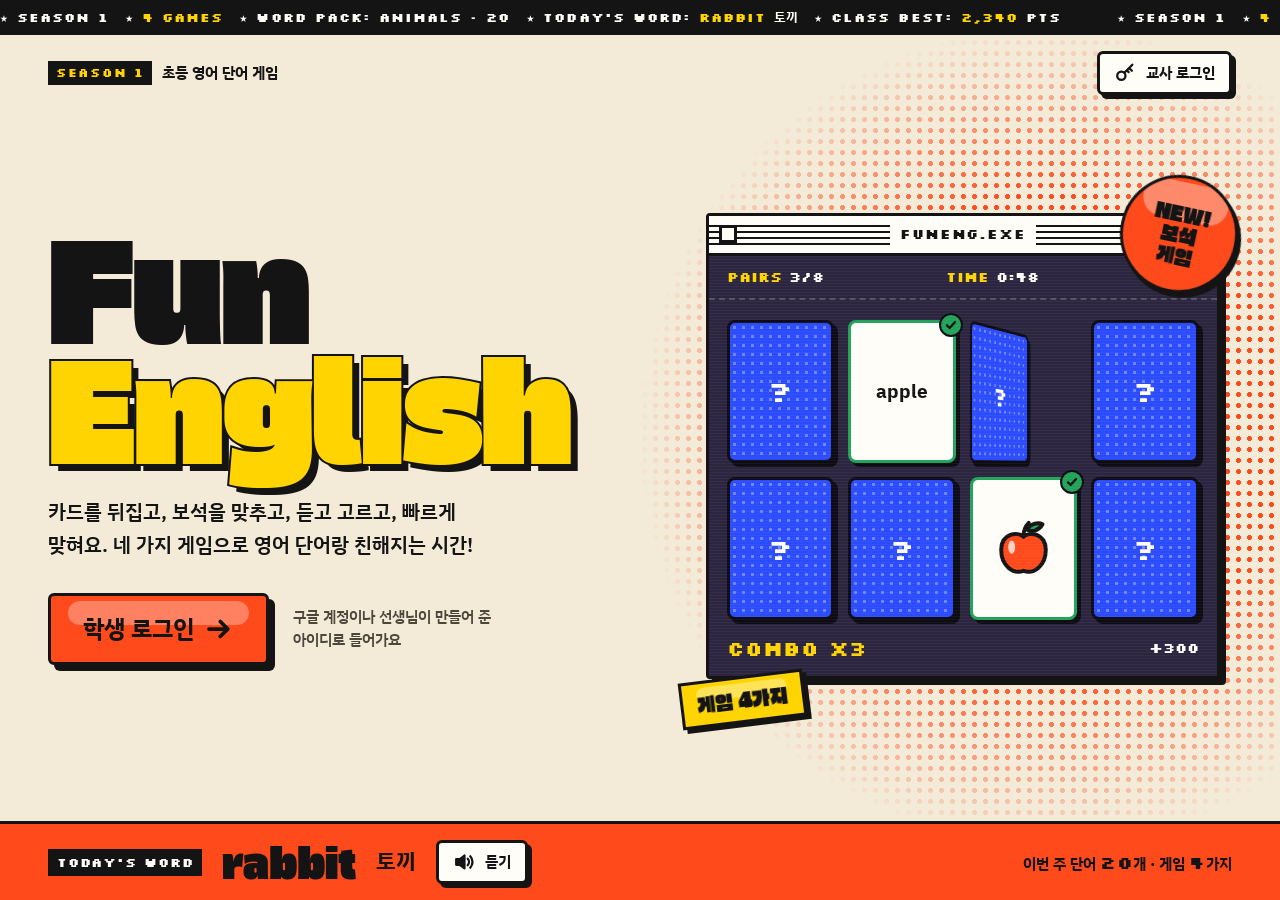
==== index.html @ ef4acc38 "Add Fun English web UI skeleton 승인된 spec.md대로 인트로, 학생·교사 로그인, 게임 선택, 게임 자리 화면 4종, 교사 대시보드, 길을 잃었어요 화" ====
<!doctype html>
<html lang="ko">
<head>
<meta charset="utf-8">
<meta name="viewport" content="width=device-width, initial-scale=1">
<title>Fun English · 초등 영어 단어 게임</title>
<meta name="description" content="카드 뒤집기, 보석 게임, 듣고 고르기, 스피드 퀴즈로 영어 단어랑 친해지는 초등 영어 단어 게임">
<link rel="icon" href="assets/favicon.svg" type="image/svg+xml">
<link rel="preconnect" href="https://fonts.googleapis.com">
<link rel="preconnect" href="https://fonts.gstatic.com" crossorigin>
<link rel="stylesheet" href="https://fonts.googleapis.com/css2?family=Gasoek+One&family=IBM+Plex+Sans+KR:wght@500;600;700&family=Silkscreen:wght@400;700&display=swap">
<link rel="stylesheet" href="css/tokens.css">
<link rel="stylesheet" href="css/base.css">
<link rel="stylesheet" href="css/components.css">
<link rel="stylesheet" href="css/bars.css">
<link rel="stylesheet" href="css/screens/intro.css">
<link rel="stylesheet" href="css/screens/login.css">
<link rel="stylesheet" href="css/screens/select.css">
<link rel="stylesheet" href="css/screens/play.css">
<link rel="stylesheet" href="css/screens/dashboard.css">
<link rel="stylesheet" href="css/screens/lost.css">
<script type="module" src="js/app.js"></script>
</head>
<body>

<svg width="0" height="0" style="position:absolute" aria-hidden="true">
  <defs>
    <symbol id="i-arrow" viewBox="0 0 24 24"><path d="M4 12h15M13 6l6 6-6 6"/></symbol>
    <symbol id="i-back" viewBox="0 0 24 24"><path d="M20 12H5M11 6l-6 6 6 6"/></symbol>
    <symbol id="i-speaker" viewBox="0 0 24 24"><path d="M3.5 9h4l5-4v14l-5-4h-4z" fill="currentColor"/><path d="M16 8.5a5 5 0 0 1 0 7M18.8 5.8a9 9 0 0 1 0 12.4"/></symbol>
    <symbol id="i-star" viewBox="0 0 24 24"><path d="M12 2.8l2.8 5.9 6.4.8-4.7 4.4 1.2 6.4L12 17.2l-5.7 3.1 1.2-6.4-4.7-4.4 6.4-.8z" fill="currentColor"/></symbol>
    <symbol id="i-flame" viewBox="0 0 24 24"><path d="M12 2.5c1 4 6.5 6.2 6.5 11.5a6.5 6.5 0 0 1-13 0c0-3.2 2-5.4 3.2-6.4 0 2.1 1 3.4 2.2 3.4 0-3.3-.1-5.6 1.1-8.5z" fill="currentColor"/></symbol>
    <symbol id="i-key" viewBox="0 0 24 24"><circle cx="8" cy="15" r="4.5"/><path d="M11.3 11.7L20 3M16.5 6.5l3 3M14 9l2 2"/></symbol>
    <symbol id="i-door" viewBox="0 0 24 24"><path d="M13 4H5v16h8M10 12h11M17 8l4 4-4 4"/></symbol>
    <symbol id="i-check" viewBox="0 0 24 24"><path d="M5 12.5l4.5 4.5L19 7.5"/></symbol>
    <symbol id="i-alert" viewBox="0 0 24 24"><path d="M12 3l9.5 17h-19z" fill="var(--yellow)"/><path d="M12 9.5v5M12 17.6v.3"/></symbol>
    <symbol id="i-plus" viewBox="0 0 24 24"><path d="M12 5v14M5 12h14"/></symbol>

    <!-- 사과 (단어 그림 카드 예시) -->
    <symbol id="apple" viewBox="0 0 48 48">
      <g stroke="#141414" stroke-width="3" stroke-linejoin="round" stroke-linecap="round">
        <path d="M24 15c-4-4-17-3-17 10 0 12 9 19 17 16 8 3 17-4 17-16 0-13-13-14-17-10z" fill="#ff4a1c"/>
        <path d="M24 15c0-5 1.5-8 4-10.5" fill="none"/>
        <path d="M26.5 9.5c3.5-5 9-5.5 12-4-2.5 4.5-7.5 6.5-12 4z" fill="#22a35a"/>
      </g>
      <ellipse cx="15" cy="23" rx="2.6" ry="5" fill="#fff" opacity=".75"/>
    </symbol>

    <!-- 01 메모리: 카드 두 장 -->
    <symbol id="art-memory" viewBox="0 0 120 96">
      <g stroke="#141414" stroke-width="3" stroke-linejoin="round" stroke-linecap="round">
        <g transform="rotate(-12 44 47)">
          <rect x="26" y="20" width="44" height="62" rx="6" fill="#141414"/>
          <rect x="22" y="16" width="44" height="62" rx="6" fill="#2b4bff"/>
          <path d="M35 38c0-6 4-9.5 9-9.5s9 3.5 9 9c0 6-9 6.5-9 13" fill="none" stroke="#fffdf7" stroke-width="5"/>
          <path d="M44 60.5v.5" stroke="#fffdf7" stroke-width="6"/>
        </g>
        <g transform="rotate(9 78 48)">
          <rect x="60" y="21" width="44" height="62" rx="6" fill="#141414"/>
          <rect x="56" y="17" width="44" height="62" rx="6" fill="#fffdf7"/>
        </g>
      </g>
      <use href="#apple" x="62" y="28" width="32" height="32" transform="rotate(9 78 48)"/>
    </symbol>

    <!-- 02 보석: 깎은 보석 + 다른 모양 보석 -->
    <symbol id="art-jewel" viewBox="0 0 120 96">
      <g stroke="#141414" stroke-width="3" stroke-linejoin="round" stroke-linecap="round">
        <polygon points="65,15 97,37 87,87 43,87 33,37" fill="#0d0b14"/>
        <polygon points="60,10 92,32 82,82 38,82 28,32" fill="#ff4a1c"/>
        <polygon points="60,26 76,38 70,66 50,66 44,38" fill="#ff8f6b"/>
        <path d="M60 10V26M92 32L76 38M82 82L70 66M38 82L50 66M28 32L44 38" fill="none"/>
        <polygon points="99,66 106,56 113,66 106,80" fill="#ffd400"/>
        <path d="M99 66h14" fill="none" stroke-width="2.5"/>
        <path d="M20 6l3 8.5 8.5 3-8.5 3-3 8.5-3-8.5-8.5-3 8.5-3z" fill="#ffd400" stroke-width="2.5"/>
      </g>
      <polygon points="47,40 58,30 55,45" fill="#fff" opacity=".85"/>
    </symbol>

    <!-- 03 듣고 고르기: 스피커 -->
    <symbol id="art-listen" viewBox="0 0 120 96">
      <g stroke-linejoin="round" stroke-linecap="round">
        <path d="M22 42h14l20-16v52L36 62H22z" fill="#141414" stroke="#141414" stroke-width="3"/>
        <path d="M18 38h14l20-16v52L32 58H18z" fill="#ffd400" stroke="#141414" stroke-width="3"/>
        <g fill="none" stroke="#141414" stroke-width="10">
          <path d="M65 37c6 7 6 15 0 22"/><path d="M76 28c11 11 11 29 0 40"/><path d="M87 19c16 16 16 42 0 58"/>
        </g>
        <g fill="none" stroke="#fffdf7" stroke-width="4">
          <path d="M65 37c6 7 6 15 0 22"/><path d="M76 28c11 11 11 29 0 40"/><path d="M87 19c16 16 16 42 0 58"/>
        </g>
      </g>
      <ellipse cx="25" cy="44" rx="2.4" ry="4" fill="#fff" opacity=".8"/>
    </symbol>

    <!-- 04 스피드: 초시계 + 번개 -->
    <symbol id="art-speed" viewBox="0 0 120 96">
      <g stroke="#141414" stroke-width="3" stroke-linejoin="round" stroke-linecap="round">
        <circle cx="54" cy="58" r="30" fill="#141414"/>
        <rect x="44" y="11" width="12" height="11" rx="2" fill="#141414"/>
        <rect x="69" y="18" width="10" height="9" rx="2" fill="#141414" transform="rotate(40 74 22)"/>
        <circle cx="50" cy="54" r="30" fill="#fffdf7"/>
        <path d="M50 29v5M75 54h-5M50 79v-5M25 54h5" fill="none"/>
        <path d="M50 54V37M50 54l12 7" fill="none" stroke-width="4"/>
        <circle cx="50" cy="54" r="3.5" fill="#141414"/>
        <polygon points="96,26 80,56 92,56 84,88 112,50 99,50 106,26" fill="#141414" transform="translate(4 4)"/>
        <polygon points="96,26 80,56 92,56 84,88 112,50 99,50 106,26" fill="#ffd400"/>
      </g>
      <ellipse cx="36" cy="40" rx="5" ry="2.6" fill="#fff" opacity=".9" transform="rotate(-40 36 40)"/>
    </symbol>

    <!-- 마스코트 비트(Bit) -->
    <symbol id="bit" viewBox="0 0 160 170">
      <g stroke="#141414" stroke-width="3" stroke-linejoin="round">
        <rect x="20" y="16" width="132" height="100" rx="12" fill="#141414"/>
        <rect x="14" y="10" width="132" height="100" rx="12" fill="#fffdf7"/>
        <rect x="28" y="22" width="104" height="66" rx="6" fill="#2b2540"/>
        <rect x="66" y="110" width="28" height="14" fill="#e6d9bd"/>
        <rect x="28" y="130" width="116" height="30" rx="5" fill="#141414"/>
        <rect x="22" y="124" width="116" height="30" rx="5" fill="#ffd400"/>
        <rect x="96" y="96" width="36" height="6" rx="2" fill="#141414"/>
        <circle cx="29" cy="99" r="4.5" fill="#22a35a"/>
      </g>
      <g fill="#ffd400">
        <rect x="56" y="40" width="10" height="14"/><rect x="94" y="40" width="10" height="14"/>
      </g>
      <path d="M64 64h6v6h20v-6h6" fill="none" stroke="#ffd400" stroke-width="4"/>
      <g fill="#ff4a1c"><rect x="44" y="60" width="9" height="5"/><rect x="107" y="60" width="9" height="5"/></g>
      <path d="M34 28h22l-12 14H34z" fill="#fff" opacity=".12"/>
      <path d="M22 18h40" stroke="#fff" stroke-width="3" stroke-linecap="round" opacity=".9"/>
      <g stroke="#141414" stroke-width="5">
        <path d="M34 134h10M50 134h10M66 134h10M82 134h10M98 134h10M114 134h10M42 144h76"/>
      </g>
    </symbol>
  </defs>
</svg>

<a class="skip" href="#main">본문으로 건너뛰기</a>

<noscript><p class="noscript">이 게임은 자바스크립트를 켜야 열려요.</p></noscript>

<!-- 화면은 js/router.js가 한 번에 하나씩 그린다 -->
<div id="app"></div>

<!-- 토스트: 화면이 바뀌어도 남는다 (js/ui/toast.js) -->
<div class="toast" id="toast" role="status" aria-live="polite"></div>
</body>
</html>
---- css/tokens.css ----
/* ===== 토큰 (design/DESIGN.md) =====
   색 hex 값은 이 파일과 index.html의 SVG 그림 모음 밖에 쓰지 않는다. */
:root{
  /* 색 — 시안 그대로 */
  --paper:#f3ead8; --paper-2:#fffdf7; --paper-3:#e6d9bd;
  --ink:#141414; --ink-2:#4d463a;
  --red:#ff4a1c; --cobalt:#2b4bff; --yellow:#ffd400; --night:#2b2540; --green:#22a35a;

  /* 색 — 시안에 흩어져 있던 보조 색을 토큰으로 묶음 */
  --red-tint:#ffe1d6;   /* 오류 알림 바탕 */
  --red-tint-2:#fff4ef; /* 잘못 적은 입력 칸 바탕 */
  --paper-dim:#faf5ea;  /* 기록 없는 학생 줄 바탕 */
  --ink-3:#6b6253;      /* 입력 칸 예시 글자 (paper-2 위 5.9:1) */
  --night-ink:#0d0b14;  /* 밤색 창 안 카드 테두리·그림자 */

  /* 선·그림자·모서리 */
  --line:3px solid var(--ink);
  --hs-1:4px 4px 0 var(--ink); --hs-2:6px 6px 0 var(--ink); --hs-3:10px 10px 0 var(--ink);
  --r-1:6px;
  --r-win:4px;
  --r-cart:14px 14px 6px 6px;

  /* 글꼴 */
  --f-title:"Gasoek One","Black Han Sans",system-ui,sans-serif;
  --f-dot:"Silkscreen",ui-monospace,monospace;
  --f-body:"IBM Plex Sans KR",system-ui,-apple-system,sans-serif;

  /* 움직임 */
  --t-fast:120ms; --t-mid:240ms; --t-slow:400ms;
  --pop:cubic-bezier(.3,1.6,.5,1);

  /* 간격 (4px 단위) */
  --sp-1:4px; --sp-2:8px; --sp-3:12px; --sp-4:16px; --sp-5:24px; --sp-6:32px; --sp-7:48px; --sp-8:64px;

  /* 글자 크기 단계 */
  --fs-12:12px; --fs-14:14px; --fs-16:16px; --fs-20:20px; --fs-28:28px; --fs-40:40px; --fs-64:64px; --fs-96:96px;

  /* 화면 좌우 여백 */
  --gut:48px;
}
@media (max-width:900px){:root{--gut:24px}}
@media (max-width:480px){:root{--gut:16px}}
---- css/base.css ----
/* ===== 기본 ===== */
*,*::before,*::after{box-sizing:border-box}
html{-webkit-text-size-adjust:100%}
body{margin:0;background:var(--paper);color:var(--ink);font:500 16px/1.7 var(--f-body);word-break:keep-all;overflow-x:hidden;-webkit-font-smoothing:antialiased;-webkit-tap-highlight-color:transparent}
button,input{font:inherit;color:inherit}
button{cursor:pointer}
h1,h2,h3,p,ol,ul,dl,dd{margin:0}
ol,ul{padding:0;list-style:none}
a{color:inherit}
[hidden]{display:none!important}

/* 포커스: 4px 코발트 외곽선, 4px 띄움 */
:focus-visible{outline:4px solid var(--cobalt);outline-offset:4px}
/* 화면이 바뀔 때 라우터가 옮겨 놓는 포커스(h1), 건너뛰기 링크가 옮겨 놓는 포커스(main)는 외곽선 없음 */
h1[tabindex="-1"]:focus,main[tabindex="-1"]:focus{outline:none}

.sr-only{position:absolute;width:1px;height:1px;overflow:hidden;clip:rect(0 0 0 0);white-space:nowrap}
.num{font-variant-numeric:tabular-nums}
.dot{font-family:var(--f-dot);letter-spacing:.04em}

/* 화면 틀: 한 번에 한 화면만 그린다 */
.screen{display:flex;min-height:100vh;min-height:100dvh;flex-direction:column;position:relative;overflow:clip}

/* 본문으로 건너뛰기: 평소엔 화면 밖, 포커스를 받으면 왼쪽 위에 */
.skip{position:fixed;left:16px;top:-120px;z-index:90;display:inline-flex;align-items:center;min-height:44px;padding:8px 16px;border:var(--line);border-radius:var(--r-1);background:var(--yellow);color:var(--ink);box-shadow:var(--hs-1);font-weight:700;text-decoration:none}
.skip:focus{top:16px}

/* 자바스크립트가 꺼졌을 때 */
.noscript{width:min(560px,calc(100% - 2 * var(--gut)));margin:var(--sp-7) auto;padding:var(--sp-5);border:var(--line);border-radius:var(--r-win);background:var(--paper-2);box-shadow:var(--hs-2);font-weight:700;font-size:var(--fs-20);text-align:center}

/* 움직임 줄이기: 띠 흐름, 흐르는 빛, 튀어나오기, 흔들림, 커서 깜빡임을 모두 멈춘다 */
@media (prefers-reduced-motion:reduce){
  *,*::before,*::after{animation:none!important;transition-duration:1ms!important}
  .sheen::after,.cart[aria-pressed="true"] .cart__label::after{display:none}
}
---- css/components.css ----
/* ===== 공통 부품 (design/mockup.html에서 옮김, 클래스 이름 유지) ===== */

/* 아이콘 */
.i{width:22px;height:22px;flex:none;fill:none;stroke:currentColor;stroke-width:2.5;stroke-linecap:round;stroke-linejoin:round}
.i--lg{width:30px;height:30px;stroke-width:3}
.i--star{color:var(--yellow);stroke:var(--ink);stroke-width:2}
.i--flame{color:var(--red);stroke:var(--ink);stroke-width:2}

/* 망점 원 (--c로 점 색 지정) */
.halftone{position:absolute;border-radius:50%;pointer-events:none;z-index:0;aspect-ratio:1;
  background:radial-gradient(circle,var(--c,var(--red)) 2.2px,transparent 2.8px) 0 0/11px 11px;
  -webkit-mask:radial-gradient(closest-side,var(--ink) 58%,transparent 100%);mask:radial-gradient(closest-side,var(--ink) 58%,transparent 100%)}

/* ===== 창 (레트로 OS) ===== */
.win{position:relative;z-index:1;background:var(--paper-2);border:var(--line);border-radius:var(--r-win);box-shadow:var(--hs-2)}
.win__bar{display:flex;align-items:center;gap:10px;height:40px;padding:0 10px;border-bottom:var(--line);
  background:repeating-linear-gradient(180deg,var(--ink) 0 2px,transparent 2px 6px) 0 9px/100% 20px no-repeat,var(--paper-2)}
.win__title{margin:0 auto;padding:4px 10px;background:var(--paper-2);font:700 14px/1 var(--f-dot);letter-spacing:.06em}
.win__box{flex:none;width:18px;height:18px;border:var(--line);background:var(--paper-2)}
.win__body{padding:32px}
.win--cobalt .win__title{background:var(--cobalt);color:var(--paper-2)}
.win--night .win__body{background:var(--night);color:var(--paper-2);position:relative}
.win--night :focus-visible{outline-color:var(--yellow)}
.scan::after{content:"";position:absolute;inset:0;pointer-events:none;background:repeating-linear-gradient(180deg,rgba(255,253,247,.045) 0 1px,transparent 1px 3px)}
@media (max-width:640px){
  .win__body{padding:22px}
}

/* ===== 버튼 ===== */
.btn{position:relative;overflow:hidden;display:inline-flex;align-items:center;justify-content:center;gap:10px;min-height:48px;padding:10px 20px;border:var(--line);border-radius:var(--r-1);background:var(--paper-2);box-shadow:var(--hs-1);font-weight:700;font-size:16px;line-height:1.2;text-decoration:none;color:var(--ink);transition:transform var(--t-fast),box-shadow var(--t-fast)}
.btn>*{position:relative;z-index:1}
@media (hover:hover){
  .btn:hover{transform:translate(-2px,-2px);box-shadow:6px 6px 0 var(--ink)}
}
.btn:active{transform:translate(4px,4px);box-shadow:0 0 0 var(--ink)}
.btn--primary{background:var(--red)}
.btn--cobalt{background:var(--cobalt);color:var(--paper-2)}
.btn--xl{min-height:72px;padding:14px 32px;font-size:24px;box-shadow:var(--hs-2)}
@media (hover:hover){
  .btn--xl:hover{box-shadow:9px 9px 0 var(--ink)}
}
.btn--xl:active{transform:translate(6px,6px)}
.btn--block{width:100%}
.btn--sm{min-height:44px;padding:8px 14px;font-size:15px}
.btn--icon{width:44px;padding:0}
.btn[aria-busy="true"]{pointer-events:none;background:var(--paper-3)}
.btn[aria-busy="true"] .spin{display:inline-block}
.spin{display:none;width:18px;height:18px;border:3px solid var(--ink);border-right-color:transparent;border-radius:50%;animation:spin .7s linear infinite}
@keyframes spin{to{transform:rotate(360deg)}}
.gloss::before{content:"";position:absolute;left:8%;right:8%;top:5px;height:36%;border-radius:999px;background:rgba(255,255,255,.3);pointer-events:none}
.sheen::after{content:"";position:absolute;top:0;bottom:0;width:35%;left:-50%;background:linear-gradient(100deg,transparent,rgba(255,255,255,.6),transparent);transform:skewX(-15deg);transition:left .7s cubic-bezier(.2,.7,.2,1);pointer-events:none}
@media (hover:hover){
  .sheen:hover::after{left:130%}
}
.linkbtn{border:0;background:none;padding:0;min-height:44px;font-weight:700;text-decoration:underline;text-underline-offset:4px;text-decoration-thickness:2px}
@media (max-width:640px){
  .btn--xl{min-height:64px;font-size:21px;padding:12px 24px}
}

/* ===== 스티커 ===== */
.sticker{position:absolute;z-index:3;display:grid;place-items:center;text-align:center;border:var(--line);box-shadow:var(--hs-1);font:400 20px/1.05 var(--f-title);padding:10px 14px;background:var(--yellow);color:var(--ink);transform:rotate(var(--rot,-8deg));animation:pop var(--t-mid) var(--pop) both;animation-delay:var(--delay,0ms);overflow:hidden}
.sticker::before{content:"";position:absolute;left:12%;right:12%;top:4px;height:34%;border-radius:999px;background:rgba(255,255,255,.35);pointer-events:none}
.sticker>*{position:relative}
.sticker--round{border-radius:50%;width:var(--size,112px);height:var(--size,112px);padding:0}
@keyframes pop{from{transform:rotate(var(--rot,-8deg)) scale(.4);opacity:0}to{transform:rotate(var(--rot,-8deg)) scale(1);opacity:1}}

/* ===== 아바타·칩 ===== */
.avatar{flex:none;width:44px;height:44px;border:var(--line);border-radius:50%;background:var(--yellow);display:grid;place-items:center;font:400 20px/1 var(--f-title)}
.avatar--cobalt{background:var(--cobalt);color:var(--paper-2)}
.avatar--red{background:var(--red)}
.avatar--paper{background:var(--paper)}
.avatar--sm{width:32px;height:32px;font-size:15px;border-width:2px}
.chip{display:inline-flex;align-items:center;gap:6px;min-height:40px;padding:4px 12px;border:var(--line);border-radius:999px;background:var(--paper);font-weight:700;font-size:15px;white-space:nowrap}

/* ===== 입력 칸·알림 ===== */
.field{display:grid;gap:6px;margin-bottom:18px}
.field label{font-weight:700}
.input{width:100%;min-height:54px;padding:12px 14px;border:var(--line);border-radius:var(--r-1);background:var(--paper-2);box-shadow:inset 3px 3px 0 var(--paper-3);font-size:18px;font-weight:600}
.input::placeholder{color:var(--ink-3);font-weight:500}
.input[aria-invalid="true"]{border-color:var(--red);background:var(--red-tint-2)}
.pw{position:relative}
.pw .input{padding-right:84px}
.pw__toggle{position:absolute;right:6px;top:50%;transform:translateY(-50%);min-width:64px;min-height:44px;border:0;border-radius:4px;background:transparent;font-weight:700;font-size:14px;text-decoration:underline;text-underline-offset:3px}
.btn--google{justify-content:center}
.g-mark{width:28px;height:28px;border-radius:50%;border:2px solid var(--ink);display:grid;place-items:center;font:700 15px/1 var(--f-body);background:var(--paper-2);color:var(--cobalt)}
.or{display:flex;align-items:center;gap:12px;margin:22px 0;font-weight:700;color:var(--ink-2);font-size:15px;white-space:nowrap}
.or::before,.or::after{content:"";flex:1;height:3px;background:var(--ink)}
.alert{display:none;align-items:flex-start;gap:10px;padding:12px 14px;margin-bottom:18px;border:var(--line);border-radius:var(--r-1);background:var(--red-tint);font-weight:700;line-height:1.45}
.alert .i{color:var(--ink);margin-top:1px}
.alert.is-on{display:flex;animation:shake 320ms}
@keyframes shake{20%{transform:translateX(-6px)}40%{transform:translateX(6px)}60%{transform:translateX(-4px)}80%{transform:translateX(4px)}}

/* ===== 게임 색 테마 (--bg / --fg) ===== */
.t-memory{--bg:var(--yellow);--fg:var(--ink)}
.t-jewel{--bg:var(--night);--fg:var(--paper-2)}
.t-listen{--bg:var(--cobalt);--fg:var(--paper-2)}
.t-speed{--bg:var(--red);--fg:var(--ink)}
.t-jewel .cart__en,.ready.t-jewel .cart__en{color:var(--yellow)}

/* ===== 작은 제목·단계 목록 ===== */
.mini-h{font-weight:700;font-size:14px;color:var(--ink-2);margin-bottom:10px}
.steps{display:grid;gap:10px;counter-reset:s}
.steps li{display:grid;grid-template-columns:36px 1fr;gap:12px;align-items:start;font-weight:600;line-height:1.5}
.steps li::before{counter-increment:s;content:"0" counter(s);font:700 15px/26px var(--f-dot);background:var(--ink);color:var(--yellow);text-align:center;border-radius:4px}

/* ===== 스위치 ===== */
.switch-row{display:flex;align-items:center;justify-content:space-between;gap:12px;font-weight:700;line-height:1.3}
.switch-row small{display:block;font-size:13px;color:var(--ink-2);font-weight:600}
.sw{display:inline-flex;align-items:center;gap:10px;font-size:14px}
.switch{position:relative;width:64px;height:36px;border:var(--line);border-radius:999px;background:var(--paper-3);box-shadow:inset 2px 2px 0 rgba(20,20,20,.18);flex:none;padding:0;transition:background var(--t-fast)}
.switch::before{content:"";position:absolute;inset:-7px -3px} /* 보이는 크기는 64×36, 누르는 영역은 64×44 */
.switch::after{content:"";position:absolute;top:2px;left:2px;width:20px;height:20px;border:var(--line);border-radius:50%;background:var(--paper-2);transition:transform var(--t-fast)}
.switch[aria-checked="true"]{background:var(--green)}
.switch[aria-checked="true"]::after{transform:translateX(28px)}
.switch:focus-visible{outline-offset:3px}

/* ===== 막대 ===== */
.bar{display:block;width:64px;height:12px;border:2px solid var(--ink);border-radius:999px;background:var(--paper-3);overflow:hidden}
.bar i{display:block;height:100%;background:var(--ink)}

/* ===== 토스트 ===== */
.toast{position:fixed;left:50%;bottom:24px;z-index:80;max-width:min(92vw,520px);padding:12px 18px;border:var(--line);border-radius:var(--r-1);background:var(--yellow);box-shadow:var(--hs-3);font-weight:700;line-height:1.45;text-align:center;opacity:0;pointer-events:none;transform:translate(-50%,16px);transition:opacity var(--t-mid),transform var(--t-mid) var(--pop)}
.toast.is-on{opacity:1;transform:translate(-50%,0)}
---- css/bars.css ----
/* ===== 상단 바 3종 (topbar · subbar · hud)과 로고·모드 태그·플레이어 ===== */

/* 공통 상단 (subbar): 로그인·게임 자리·대시보드·길을 잃었어요 */
.subbar{position:relative;z-index:4;display:flex;align-items:center;gap:16px;padding:12px var(--gut);background:var(--paper-2);border-bottom:var(--line)}
.subbar .player{margin-left:auto}
.logo{font:400 28px/1 var(--f-title);letter-spacing:-.01em;white-space:nowrap;display:flex;align-items:center;gap:8px}
.logo .outline{color:var(--yellow);-webkit-text-stroke:2px var(--ink);paint-order:stroke fill;text-shadow:3px 3px 0 var(--ink)}
.mode{font:700 12px/1 var(--f-dot);background:var(--ink);color:var(--yellow);padding:6px 8px;letter-spacing:.08em;white-space:nowrap}
.btn--sm{white-space:nowrap}
.player{display:flex;align-items:center;gap:10px;line-height:1.25}
.player b{display:block;font-size:16px}
.player small{display:block;font-size:13px;color:var(--ink-2);font-weight:600}

/* 인트로 위 바 (topbar) */
.topbar{position:relative;z-index:4;display:flex;align-items:center;justify-content:space-between;gap:16px;padding:16px var(--gut)}
.tag{display:inline-flex;align-items:center;gap:10px;font-weight:700;font-size:15px}
.tag .mode{background:var(--ink)}

/* 게임 선택 위 바 (hud) */
.hud{position:relative;z-index:4;display:flex;align-items:center;flex-wrap:wrap;gap:12px 18px;padding:10px var(--gut);background:var(--paper-2);border-bottom:var(--line)}
.hud .logo{margin-right:auto}

/* ===== 반응형 ===== */
@media (max-width:900px){
  .hud .logo{display:none}
  .hud .player{margin-right:auto}
}
@media (max-width:640px){
  .hud .player small,.hud .logo{display:none}
  .hud .player{margin-right:auto}
  .subbar .logo{font-size:22px}
  .subbar .hide-sm{display:none}
  .subbar .player small{display:none}
}
@media (max-width:480px){
  .tag__text{display:none}
  .back-text{display:none}
}
---- css/screens/intro.css ----
/* ===== 1. 인트로 ===== */

/* 검은 띠 (흐르는 글자) */
.ribbon{position:relative;z-index:4;background:var(--ink);color:var(--paper-2);overflow:hidden;white-space:nowrap;font:700 13px/1 var(--f-dot);letter-spacing:.08em}
.ribbon__track{display:inline-flex;animation:marquee 48s linear infinite}
.ribbon__track>span{display:inline-block;padding:11px 40px 11px 0}
.ribbon b{color:var(--yellow);font-weight:700}
.ribbon .ko{font-family:var(--f-body);letter-spacing:0;font-style:normal}
@keyframes marquee{to{transform:translateX(-50%)}}

/* 포스터 + 미리보기 */
.intro{flex:1;position:relative;display:grid;grid-template-columns:minmax(0,1.08fr) minmax(0,.92fr);align-items:center;gap:40px;padding:8px var(--gut) 48px}
.intro .halftone{width:min(66vw,820px);right:-14%;top:-12%}
.intro__copy{position:relative;z-index:2}
.poster{font:400 clamp(56px,10.4vw,150px)/.9 var(--f-title);letter-spacing:-.02em;margin:0 0 28px}
.poster span{display:block}
.poster .outline{color:var(--yellow);-webkit-text-stroke:4px var(--ink);paint-order:stroke fill;text-shadow:7px 7px 0 var(--ink)}
.lead{font-size:20px;line-height:1.65;font-weight:600;max-width:23em;margin-bottom:32px}
.cta-row{display:flex;flex-wrap:wrap;align-items:center;gap:16px 24px}
.hint{font-size:15px;color:var(--ink-2);font-weight:600;max-width:15em;line-height:1.5}
.intro__stage{position:relative;z-index:1;padding:28px 12px 28px 0}
/* 미리보기 창의 스티커 2개 (시안의 인라인 값을 그대로 옮김) */
.intro__new{--rot:12deg;--size:118px;--delay:150ms;top:-10px;right:-6px;background:var(--red)}
.intro__count{--rot:-7deg;--delay:280ms;left:-26px;bottom:-16px}

/* 미리보기 창 안 (카드 뒤집기) */
.mm{padding:0}
.mm__hud{display:flex;justify-content:space-between;gap:12px;padding:14px 18px;font:700 14px/1 var(--f-dot);color:var(--yellow);border-bottom:2px dashed rgba(255,253,247,.2)}
.mm__hud span{color:var(--paper-2)}
.mm__grid{display:grid;grid-template-columns:repeat(4,minmax(0,1fr));gap:14px;padding:20px 18px 12px;perspective:700px}
.mcard{position:relative;aspect-ratio:3/4;border:3px solid var(--night-ink);border-radius:8px;box-shadow:4px 4px 0 var(--night-ink);display:grid;place-items:center}
.mcard--back{background:radial-gradient(rgba(255,253,247,.32) 1.4px,transparent 1.8px) 0 0/9px 9px,var(--cobalt);color:var(--paper-2);font:700 clamp(18px,2.2vw,30px)/1 var(--f-dot)}
.mcard--face{background:var(--paper-2);color:var(--ink)}
.mcard__word{font:700 clamp(13px,1.5vw,20px)/1 var(--f-body)}
.mcard--match{border-color:var(--green)}
.mcard--match::after{content:"";position:absolute;top:-10px;right:-10px;width:24px;height:24px;border-radius:50%;border:2px solid var(--night-ink);background:var(--green) url("data:image/svg+xml,%3Csvg xmlns='http://www.w3.org/2000/svg' viewBox='0 0 24 24' fill='none' stroke='%23141414' stroke-width='3.5' stroke-linecap='round' stroke-linejoin='round'%3E%3Cpath d='M6 12.5l4 4 8-9'/%3E%3C/svg%3E") center/16px no-repeat}
.mcard--flip{transform:rotateY(52deg);transform-origin:left center}
.mcard svg{width:62%;height:auto}
.mm__combo{display:flex;align-items:center;justify-content:space-between;padding:6px 18px 18px;font:700 20px/1 var(--f-dot);color:var(--yellow)}
.mm__combo span{color:var(--paper-2);font-size:14px}

/* 빨간 띠: 오늘의 단어 */
.today{position:relative;z-index:4;display:flex;align-items:center;flex-wrap:wrap;gap:12px 20px;padding:16px var(--gut);background:var(--red);border-top:var(--line)}
.today__label{font:700 13px/1 var(--f-dot);background:var(--ink);color:var(--paper-2);padding:7px 9px;letter-spacing:.06em}
.today__word{font:400 40px/1 var(--f-title)}
.today__mean{font-weight:700;font-size:22px}
.today__right{margin-left:auto;font-weight:700;font-size:15px}
.today__right .dot{font-size:18px}

/* ===== 반응형 ===== */
@media (max-width:900px){
  .intro{grid-template-columns:minmax(0,1fr);gap:28px;padding-bottom:40px}
  .intro__stage{max-width:560px;width:100%;padding-left:18px}
  .intro .halftone{width:110vw;right:-40%;top:auto;bottom:-10%}
  .today__right{margin:0}
  /* 한 칸일 때 미리보기가 화면 왼쪽 여백에 붙으므로, "게임 4가지" 스티커가 화면 밖으로 잘리지 않게 */
  .intro__count{left:calc(8px - var(--gut))}
}
@media (max-width:640px){
  .lead{font-size:18px}
  .today__word{font-size:32px}
}
@media (max-width:480px){
  .mm__hud{font-size:12px;white-space:nowrap}
}
---- css/screens/login.css ----
/* ===== 2·3. 학생·교사 로그인 공통 ===== */
.login{flex:1;position:relative;display:grid;place-items:center;padding:48px var(--gut) 72px}
.login .halftone{width:min(90vw,880px);left:-22%;bottom:-48%}
.login--teacher .halftone{--c:var(--cobalt);left:auto;right:-24%;top:-30%;bottom:auto}
.login__grid{position:relative;z-index:1;display:grid;grid-template-columns:200px minmax(0,520px);align-items:center;gap:36px}

/* 마스코트 비트 + 말풍선 (학생 로그인에만) */
.mascot{display:grid;justify-items:center;gap:18px}
.bit{width:180px;height:auto}
.bubble{position:relative;background:var(--paper-2);border:var(--line);border-radius:14px;padding:12px 16px;box-shadow:var(--hs-1);font-weight:700;line-height:1.4;text-align:center;animation:pop var(--t-mid) var(--pop) both;--rot:-3deg}
.bubble::after{content:"";position:absolute;left:50%;bottom:-12px;width:20px;height:20px;margin-left:-10px;background:var(--paper-2);border-right:var(--line);border-bottom:var(--line);transform:rotate(45deg)}
.bubble [lang="en"]{font:400 22px/1.1 var(--f-title);display:block}

/* 폼 */
.form__title{font:400 40px/1.1 var(--f-title);margin-bottom:8px}
.form .sub{color:var(--ink-2);font-weight:600;margin-bottom:24px}
.help{margin-top:18px;font-size:15px;color:var(--ink-2);font-weight:600}

/* 교사 로그인: 폼 | 메모 카드 */
.tl{display:grid;grid-template-columns:minmax(0,1fr) 230px;gap:32px;align-items:start}
.tl .win{max-width:none}
.login--teacher .login__grid{grid-template-columns:minmax(0,820px)}
.notes{display:grid;gap:18px;padding-top:8px}
.notes__title{font-weight:700;font-size:15px;color:var(--ink-2)}
.note{position:relative;padding:14px 16px;border:var(--line);background:var(--yellow);box-shadow:var(--hs-1);transform:rotate(var(--rot,-2deg));line-height:1.45;font-weight:600}
.note b{display:block;font:700 18px/1 var(--f-dot);margin-bottom:6px}
.note:nth-child(3){background:var(--paper);--rot:1.5deg}

/* ===== 반응형 ===== */
@media (max-width:900px){
  .login__grid{grid-template-columns:minmax(0,1fr);justify-items:center;gap:20px;width:100%}
  .login__grid>.win{width:100%;max-width:560px}
  .mascot{grid-auto-flow:column;align-items:center;gap:14px}
  .mascot .bubble{order:2}
  .mascot .bubble::after{left:-1px;top:50%;bottom:auto;margin:-10px 0 0 -11px;border:0;border-left:var(--line);border-bottom:var(--line)}
  .bit{width:110px}
  .tl{grid-template-columns:minmax(0,1fr)}
  .notes{grid-template-columns:1fr 1fr}
  .notes__title{grid-column:1/-1}
}
@media (max-width:640px){
  .notes{grid-template-columns:minmax(0,1fr)}
}
@media (max-width:400px){
  .mascot .bubble{font-size:14px}
  .bit{width:88px}
}
---- css/screens/select.css ----
/* ===== 4. 게임 선택 ===== */
.select{flex:1;width:100%;max-width:1440px;margin:0 auto;display:grid;grid-template-columns:minmax(0,1fr) 380px;gap:44px;padding:36px var(--gut) 64px;align-items:start}
.select__head{display:flex;flex-wrap:wrap;align-items:center;gap:14px 24px;margin-bottom:30px}
.h-xl{font:400 clamp(40px,5vw,64px)/1 var(--f-title);letter-spacing:-.01em}
.wordpack{display:inline-flex;align-items:center;gap:10px;padding:8px 14px;border:var(--line);background:var(--yellow);box-shadow:var(--hs-1);transform:rotate(-3deg);font-weight:700;line-height:1.2}
.wordpack .dot{font-size:15px;background:var(--ink);color:var(--yellow);padding:4px 6px}

/* 카트리지 */
.carts{display:grid;grid-template-columns:repeat(2,minmax(0,1fr));gap:30px}
.cart{position:relative;display:flex;flex-direction:column;text-align:left;padding:0;border:var(--line);border-radius:var(--r-cart);background:var(--paper-2);box-shadow:var(--hs-2);transition:transform var(--t-fast),box-shadow var(--t-fast)}
@media (hover:hover){
  .cart:hover{transform:translate(-2px,-2px);box-shadow:8px 8px 0 var(--ink)}
}
.cart:active{transform:translate(4px,4px);box-shadow:2px 2px 0 var(--ink)}
.cart[aria-pressed="true"]{transform:translate(-4px,-4px);box-shadow:var(--hs-3)}
.cart__ridge{display:block;height:20px;border-bottom:var(--line);border-radius:11px 11px 0 0;background:repeating-linear-gradient(90deg,var(--ink) 0 3px,transparent 3px 9px) center/62% 8px no-repeat,var(--paper-3)}
.cart__label{position:relative;overflow:hidden;margin:12px 12px 0;border:var(--line);border-radius:6px;padding:18px 16px 16px 18px;min-height:156px;display:grid;grid-template-columns:minmax(0,1fr) auto;align-items:end;gap:8px;background:var(--bg);color:var(--fg)}
.cart__en{display:block;font:700 14px/1 var(--f-dot);letter-spacing:.08em}
.cart__name{display:block;font:400 32px/1.05 var(--f-title);margin-top:10px}
.cart__art{width:120px;height:96px}
.cart__meta{display:flex;align-items:center;justify-content:space-between;gap:8px;padding:12px 16px 14px;font-weight:700;font-size:15px}
.skill{display:inline-flex;align-items:center;padding:2px 10px;border:2px solid var(--ink);border-radius:999px;background:var(--paper);font-size:14px}
.rec{font-variant-numeric:tabular-nums}
.rec--empty{color:var(--ink-2)}
.cart__check{position:absolute;z-index:3;top:-16px;right:-14px;width:52px;height:52px;border:var(--line);border-radius:50%;background:var(--green);display:none;place-items:center;box-shadow:var(--hs-1)}
.cart__check .i{width:28px;height:28px;stroke-width:3.5}
.cart[aria-pressed="true"] .cart__check{display:grid;animation:pop var(--t-mid) var(--pop) both;--rot:8deg}
.cart[aria-pressed="true"] .cart__label::after{content:"";position:absolute;top:0;bottom:0;width:30%;left:-50%;background:linear-gradient(100deg,transparent,rgba(255,255,255,.42),transparent);transform:skewX(-15deg);animation:sweep 8s ease-in-out 1s infinite;pointer-events:none}
@keyframes sweep{0%{left:-50%}12%,100%{left:130%}}
.cart .sticker{top:-18px;left:-14px;font-size:16px;padding:8px 12px;background:var(--red)}

/* READY.EXE */
.ready{position:sticky;top:24px}
.ready__hero{position:relative;display:flex;align-items:center;justify-content:space-between;gap:12px;padding:20px 18px 16px 22px;background:var(--bg);color:var(--fg);border-bottom:var(--line)}
.ready__name{font:400 36px/1.05 var(--f-title);margin-top:10px}
.ready__art{width:110px;height:88px;flex:none}
.ready__body{padding:22px 22px 26px;display:grid;gap:22px}
.ready__desc{font-weight:600;line-height:1.6}
.stats{display:grid;grid-template-columns:repeat(3,minmax(0,1fr));border:var(--line);border-radius:var(--r-1);background:var(--paper)}
.stats div{padding:10px 12px;border-right:var(--line)}
.stats div:last-child{border-right:0}
.stats dt{font-size:13px;color:var(--ink-2);font-weight:700}
.stats dd{font-weight:700;font-size:16px;line-height:1.3;font-variant-numeric:tabular-nums}
.first{display:none;align-items:center;gap:10px;padding:10px 12px;border:var(--line);border-radius:var(--r-1);background:var(--yellow);font-weight:700;line-height:1.4;transform:rotate(-1.5deg)}
.ready.is-new .first{display:flex}

/* ===== 반응형 ===== */
@media (max-width:1100px){
  .select{grid-template-columns:minmax(0,1fr)}
  .ready{position:static;max-width:640px}
}
@media (max-width:640px){
  .carts{grid-template-columns:minmax(0,1fr);gap:26px}
  .stats{grid-template-columns:minmax(0,1fr)}
  .stats div{border-right:0;border-bottom:var(--line)}
  .stats div:last-child{border-bottom:0}
}
@media (max-width:400px){
  .cart__art{width:92px;height:74px}
  .cart__name{font-size:28px}
}
---- css/screens/play.css ----
/* ===== 게임 자리 화면 (새 화면: 간격·글자 크기 토큰 사용) ===== */
.play{flex:1;position:relative;width:100%;max-width:1200px;margin:0 auto;display:grid;grid-template-columns:minmax(0,1fr) 340px;gap:var(--sp-7);padding:var(--sp-6) var(--gut) var(--sp-8);align-items:start}

/* 망점 원: 그 게임 색 (memory 노랑, jewel 밤색, listen 코발트, speed 빨강) */
.play>.halftone{--c:var(--bg);width:min(80vw,760px);left:-18%;top:-22%}

/* 왼쪽 큰 창: 창 이름 칸 바탕을 게임 색으로 */
.soon .win__title{background:var(--bg);color:var(--fg)}
.soon__body{display:grid;grid-template-columns:auto minmax(0,1fr);gap:var(--sp-7);align-items:center;padding:var(--sp-7) var(--sp-6)}
.soon__art{position:relative;z-index:1;width:220px;height:176px}
.soon__plate{display:grid;place-items:center;width:100%;height:100%;border:3px solid var(--night-ink);border-radius:var(--sp-2);background:var(--paper-2);box-shadow:var(--sp-1) var(--sp-1) 0 var(--night-ink)}
.soon__img{width:82%;height:auto}
.soon__sticker{--size:96px;--rot:10deg;top:calc(-1 * var(--sp-5));right:calc(-1 * var(--sp-5));font-size:var(--fs-20)}
.soon__copy{position:relative;z-index:1;min-width:0}
.soon__label{font:700 var(--fs-14)/1 var(--f-dot);letter-spacing:.08em;color:var(--yellow)}
.soon__title{margin-top:var(--sp-3);font:400 clamp(36px,5vw,56px)/1.05 var(--f-title);color:var(--paper-2)}
.soon__coming{margin-top:var(--sp-4);font:700 var(--fs-28)/1 var(--f-dot);letter-spacing:.04em;color:var(--yellow);white-space:nowrap}
.soon__cursor{animation:blink 1s steps(1,end) infinite}
@keyframes blink{50%{opacity:0}}
.soon__desc{margin-top:var(--sp-4);font-weight:600;line-height:1.6;color:var(--paper-2)}
.soon__ready{margin-top:var(--sp-2);font-weight:700;color:var(--yellow)}

/* 오른쪽 창 GUIDE.EXE */
.guide__body{display:grid;gap:var(--sp-5);padding:var(--sp-5)}
.guide__chips{display:flex;flex-wrap:wrap;gap:var(--sp-2)}

/* 위 바: 좁은 화면에서도 한 줄에 */
@media (max-width:640px){
  /* 플레이어 이름·설명은 화면에서 숨기고(아바타만) 화면 낭독기에는 남긴다 */
  .subbar--play .player p{position:absolute;width:1px;height:1px;overflow:hidden;clip:rect(0 0 0 0);white-space:nowrap}
}
@media (max-width:480px){
  .subbar--play .logo{display:none}
}

/* ===== 반응형 ===== */
/* 게임 선택 화면처럼 1100px 이하에서 한 칸 (GUIDE가 아래). 두 칸이면 왼쪽 창 안 글 칸이 너무 좁아진다 */
@media (max-width:1100px){
  .play{grid-template-columns:minmax(0,1fr);gap:var(--sp-6)}
  .guide{max-width:640px}
  .play>.halftone{width:110vw;left:-40%;top:-10%}
}
@media (max-width:900px){
  .soon__body{grid-template-columns:minmax(0,1fr);justify-items:start;gap:var(--sp-6)}
  .soon__sticker{right:calc(-1 * var(--sp-7))} /* 한 칸일 때는 그림 오른쪽이 비어 있어 그림을 덜 가리게 */
}
@media (max-width:640px){
  .soon__body{padding:22px}
  .soon__art{width:160px;height:128px;margin-top:var(--sp-3)}
}
@media (max-width:480px){
  .soon__coming{font-size:var(--fs-20)} /* 좁은 폭에서도 COMING SOON_이 한 줄에 */
}
---- css/screens/dashboard.css ----
/* ===== 5. 교사 대시보드 ===== */
.dash{flex:1;width:100%;max-width:1440px;margin:0 auto;display:grid;grid-template-columns:210px minmax(0,1fr);gap:36px;padding:32px var(--gut) 64px;align-items:start}

/* 왼쪽 메뉴 */
.side{position:sticky;top:24px;display:grid;gap:10px}
.side a,.side button{display:flex;align-items:center;justify-content:space-between;gap:8px;min-height:50px;padding:10px 14px;border:var(--line);border-radius:var(--r-1);background:var(--paper-2);font-weight:700;text-align:left;text-decoration:none;transition:transform var(--t-fast),box-shadow var(--t-fast)}
@media (hover:hover){
  .side button:hover{transform:translate(-2px,-2px);box-shadow:var(--hs-1)}
}
.side [aria-current="page"]{background:var(--ink);color:var(--paper-2);box-shadow:4px 4px 0 var(--cobalt)}
.count{font:700 13px/1 var(--f-dot);background:var(--yellow);color:var(--ink);border:2px solid var(--ink);padding:4px 6px;border-radius:4px}

/* 머리 */
.dash__head{display:flex;flex-wrap:wrap;align-items:flex-end;gap:14px 20px;margin-bottom:26px}
.dash__head .btn{margin-left:auto}
.h-lg{font:400 40px/1.1 var(--f-title)}
.range{font-weight:700;color:var(--ink-2);margin-top:6px}

/* 요약 3칸 */
.kpis{display:grid;grid-template-columns:1.5fr 1fr 1fr;gap:22px;margin-bottom:30px}
.kpi{position:relative;border:var(--line);border-radius:var(--r-1);background:var(--paper-2);box-shadow:var(--hs-2);padding:18px 20px}
.kpi--yellow{background:var(--yellow)}
.kpi__label{font-weight:700;font-size:15px;color:var(--ink-2)}
.kpi--yellow .kpi__label{color:var(--ink)}
.kpi__big{font:700 46px/1.1 var(--f-dot);font-variant-numeric:tabular-nums;margin-top:6px}
.kpi__big small{font:700 18px/1 var(--f-body);margin-left:4px}
.kpi__note{font-weight:600;font-size:15px}
.kpi__empty{margin-top:10px}
.pix{display:grid;grid-template-columns:repeat(12,1fr);gap:4px;margin:10px 0 10px;max-width:340px}
.pix i{aspect-ratio:1;border:2px solid var(--ink);background:var(--ink)}
.pix i.off{background:var(--paper-2)}
.delta{display:inline-flex;align-items:center;gap:6px;margin-top:10px;padding:2px 10px;border:2px solid var(--ink);border-radius:999px;background:var(--green);font-weight:700;font-size:14px}
.delta--down{background:var(--paper-3)}
.delta--same{background:var(--paper)}
.kpi__game{display:flex;align-items:center;gap:12px;margin-top:10px}
.kpi__game svg{width:76px;height:61px;flex:none}
.kpi__game b{display:block;font-size:18px;line-height:1.3}
.kpi__game .dot{font-size:18px}

/* 표 + 자주 틀린 단어 */
.dash__grid{display:grid;grid-template-columns:minmax(0,1fr) 300px;gap:28px;align-items:start}
.tbl{padding:20px 20px 16px}
.filters{display:flex;flex-wrap:wrap;gap:8px;margin-bottom:14px}
.fchip{min-height:44px;padding:6px 14px;border:var(--line);border-radius:999px;background:var(--paper-2);font-weight:700;font-size:14px;transition:transform var(--t-fast)}
.fchip:active{transform:translateY(2px)}
.fchip[aria-pressed="true"]{background:var(--ink);color:var(--paper-2)}
.table-wrap{overflow-x:auto;border:var(--line);border-radius:var(--r-1)}
table{width:100%;border-collapse:collapse;min-width:680px;font-size:15px}
th{text-align:left;font-size:13px;color:var(--ink-2);font-weight:700;padding:10px 12px;border-bottom:var(--line);background:var(--paper);white-space:nowrap}
td{padding:11px 12px;border-bottom:2px solid var(--paper-3);font-weight:600;white-space:nowrap;vertical-align:middle}
tr:last-child td{border-bottom:0}
tr.is-idle td{color:var(--ink-2);background:var(--paper-dim)}
tr[hidden]{display:none}
td.tbl__empty{padding:22px 12px;text-align:center;color:var(--ink-2);white-space:normal}
.who{display:flex;align-items:center;gap:10px;font-weight:700}
.ltype{display:inline-block;font:700 11px/1 var(--f-dot);padding:4px 6px;border:2px solid var(--ink);border-radius:4px;background:var(--paper-2);margin-right:6px;vertical-align:1px}
.ltype--id{background:var(--yellow)}
.acc{display:flex;align-items:center;gap:8px}
.flag{display:inline-flex;align-items:center;gap:4px;padding:1px 8px;border:2px solid var(--ink);border-radius:999px;background:var(--red);font-size:12px;font-weight:700}
.flag .i{width:14px;height:14px;stroke-width:3}
.idle-tag{display:inline-block;padding:1px 8px;border:2px dashed var(--ink-2);border-radius:999px;font-size:13px}
.tbl__foot{margin-top:12px;font-size:14px;font-weight:600;color:var(--ink-2)}
.hard-h{font:400 24px/1.2 var(--f-title);margin-bottom:4px}
.hard-sub{font-size:14px;color:var(--ink-2);font-weight:600;margin-bottom:16px}
.hard{display:grid;gap:14px}
.hard li{display:grid;grid-template-columns:44px minmax(0,1fr) auto;column-gap:12px;row-gap:6px;align-items:center}
.hard b{display:block;font-size:18px;line-height:1.2}
.hard small{font-size:13px;color:var(--ink-2);font-weight:600}
.hard .pct{font:700 16px/1 var(--f-dot)}
.hard .bar{grid-column:2/4;width:100%}
.hard .bar i{background:var(--red)}
.hard-empty{font-weight:600;color:var(--ink-2)}

/* ===== 반응형 ===== */
@media (max-width:1380px){
  .dash__grid{grid-template-columns:minmax(0,1fr)}
  .hard{grid-template-columns:repeat(2,minmax(0,1fr));column-gap:32px}
}
@media (max-width:700px){
  .hard{grid-template-columns:minmax(0,1fr)}
}
@media (max-width:900px){
  .dash{grid-template-columns:minmax(0,1fr);gap:24px}
  .side{position:static;display:flex;overflow-x:auto;padding:0 6px 8px 0}
  .side>*{flex:none}
  .kpis{grid-template-columns:1fr 1fr}
  .kpi--yellow{grid-column:1/-1}
}
@media (max-width:640px){
  .kpis{grid-template-columns:minmax(0,1fr)}
  .dash__head .btn{margin-left:0}
}
---- css/screens/lost.css ----
/* ===== 길을 잃었어요 / 오류 화면 (새 화면: 간격·글자 크기 토큰 사용) ===== */
.lost{flex:1;position:relative;display:grid;place-items:center;padding:var(--sp-7) var(--gut) var(--sp-8)}
.lost .halftone{--c:var(--red);width:min(90vw,720px);right:-16%;top:-20%}
.lost__win{width:100%;max-width:560px}
.lost__body{display:grid;justify-items:start;gap:var(--sp-3)}
.lost__icon{width:48px;height:48px;stroke-width:2}
.lost__label{font:700 var(--fs-14)/1 var(--f-dot);letter-spacing:.08em;background:var(--ink);color:var(--yellow);padding:6px 8px}
.lost__title{font:400 var(--fs-40)/1.1 var(--f-title)}
.lost__text{font-weight:600;line-height:1.65;color:var(--ink-2)}
.lost__actions{display:flex;flex-wrap:wrap;gap:var(--sp-4);margin-top:var(--sp-3)}

@media (max-width:900px){
  .lost .halftone{width:110vw;right:-40%;top:auto;bottom:-20%}
}
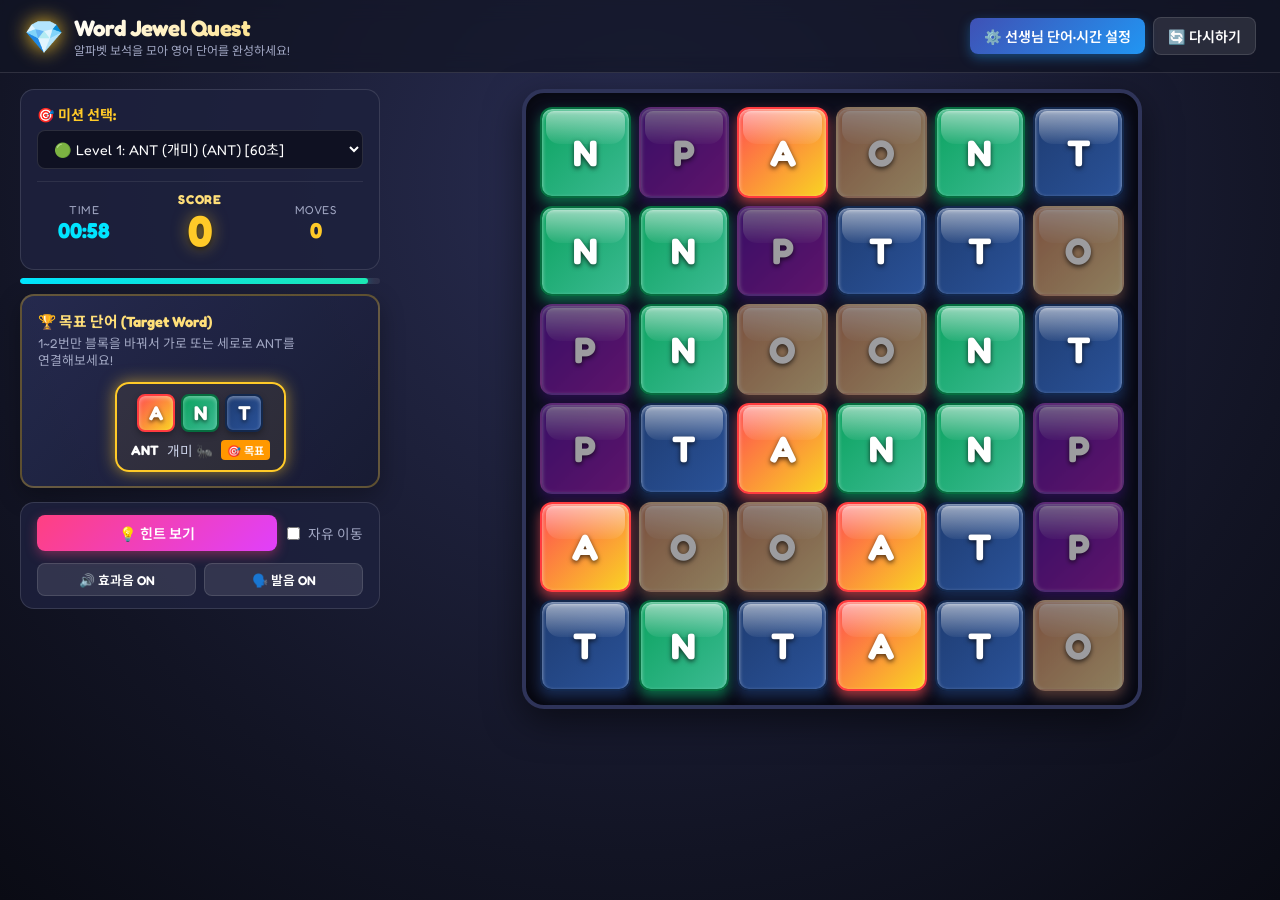
==== commit 5b89eab0: "feat: Deploy Word Jewel Quest (영단어 보석 매치 게임) web application" ====
--- a/index.html
+++ b/index.html
@@ -1,147 +1,349 @@
-<!doctype html>
+<!DOCTYPE html>
 <html lang="ko">
 <head>
-<meta charset="utf-8">
-<meta name="viewport" content="width=device-width, initial-scale=1">
-<title>Fun English · 초등 영어 단어 게임</title>
-<meta name="description" content="카드 뒤집기, 보석 게임, 듣고 고르기, 스피드 퀴즈로 영어 단어랑 친해지는 초등 영어 단어 게임">
-<link rel="icon" href="assets/favicon.svg" type="image/svg+xml">
-<link rel="preconnect" href="https://fonts.googleapis.com">
-<link rel="preconnect" href="https://fonts.gstatic.com" crossorigin>
-<link rel="stylesheet" href="https://fonts.googleapis.com/css2?family=Gasoek+One&family=IBM+Plex+Sans+KR:wght@500;600;700&family=Silkscreen:wght@400;700&display=swap">
-<link rel="stylesheet" href="css/tokens.css">
-<link rel="stylesheet" href="css/base.css">
-<link rel="stylesheet" href="css/components.css">
-<link rel="stylesheet" href="css/bars.css">
-<link rel="stylesheet" href="css/screens/intro.css">
-<link rel="stylesheet" href="css/screens/login.css">
-<link rel="stylesheet" href="css/screens/select.css">
-<link rel="stylesheet" href="css/screens/play.css">
-<link rel="stylesheet" href="css/screens/dashboard.css">
-<link rel="stylesheet" href="css/screens/lost.css">
-<script type="module" src="js/app.js"></script>
+    <meta charset="UTF-8">
+    <meta name="viewport" content="width=device-width, initial-scale=1.0, user-scalable=no">
+    <title>Word Jewel Quest - 영어 단어 보석 매치 게임</title>
+    <link rel="stylesheet" href="css/style.css">
 </head>
 <body>
-
-<svg width="0" height="0" style="position:absolute" aria-hidden="true">
-  <defs>
-    <symbol id="i-arrow" viewBox="0 0 24 24"><path d="M4 12h15M13 6l6 6-6 6"/></symbol>
-    <symbol id="i-back" viewBox="0 0 24 24"><path d="M20 12H5M11 6l-6 6 6 6"/></symbol>
-    <symbol id="i-speaker" viewBox="0 0 24 24"><path d="M3.5 9h4l5-4v14l-5-4h-4z" fill="currentColor"/><path d="M16 8.5a5 5 0 0 1 0 7M18.8 5.8a9 9 0 0 1 0 12.4"/></symbol>
-    <symbol id="i-star" viewBox="0 0 24 24"><path d="M12 2.8l2.8 5.9 6.4.8-4.7 4.4 1.2 6.4L12 17.2l-5.7 3.1 1.2-6.4-4.7-4.4 6.4-.8z" fill="currentColor"/></symbol>
-    <symbol id="i-flame" viewBox="0 0 24 24"><path d="M12 2.5c1 4 6.5 6.2 6.5 11.5a6.5 6.5 0 0 1-13 0c0-3.2 2-5.4 3.2-6.4 0 2.1 1 3.4 2.2 3.4 0-3.3-.1-5.6 1.1-8.5z" fill="currentColor"/></symbol>
-    <symbol id="i-key" viewBox="0 0 24 24"><circle cx="8" cy="15" r="4.5"/><path d="M11.3 11.7L20 3M16.5 6.5l3 3M14 9l2 2"/></symbol>
-    <symbol id="i-door" viewBox="0 0 24 24"><path d="M13 4H5v16h8M10 12h11M17 8l4 4-4 4"/></symbol>
-    <symbol id="i-check" viewBox="0 0 24 24"><path d="M5 12.5l4.5 4.5L19 7.5"/></symbol>
-    <symbol id="i-alert" viewBox="0 0 24 24"><path d="M12 3l9.5 17h-19z" fill="var(--yellow)"/><path d="M12 9.5v5M12 17.6v.3"/></symbol>
-    <symbol id="i-plus" viewBox="0 0 24 24"><path d="M12 5v14M5 12h14"/></symbol>
-
-    <!-- 사과 (단어 그림 카드 예시) -->
-    <symbol id="apple" viewBox="0 0 48 48">
-      <g stroke="#141414" stroke-width="3" stroke-linejoin="round" stroke-linecap="round">
-        <path d="M24 15c-4-4-17-3-17 10 0 12 9 19 17 16 8 3 17-4 17-16 0-13-13-14-17-10z" fill="#ff4a1c"/>
-        <path d="M24 15c0-5 1.5-8 4-10.5" fill="none"/>
-        <path d="M26.5 9.5c3.5-5 9-5.5 12-4-2.5 4.5-7.5 6.5-12 4z" fill="#22a35a"/>
-      </g>
-      <ellipse cx="15" cy="23" rx="2.6" ry="5" fill="#fff" opacity=".75"/>
-    </symbol>
-
-    <!-- 01 메모리: 카드 두 장 -->
-    <symbol id="art-memory" viewBox="0 0 120 96">
-      <g stroke="#141414" stroke-width="3" stroke-linejoin="round" stroke-linecap="round">
-        <g transform="rotate(-12 44 47)">
-          <rect x="26" y="20" width="44" height="62" rx="6" fill="#141414"/>
-          <rect x="22" y="16" width="44" height="62" rx="6" fill="#2b4bff"/>
-          <path d="M35 38c0-6 4-9.5 9-9.5s9 3.5 9 9c0 6-9 6.5-9 13" fill="none" stroke="#fffdf7" stroke-width="5"/>
-          <path d="M44 60.5v.5" stroke="#fffdf7" stroke-width="6"/>
-        </g>
-        <g transform="rotate(9 78 48)">
-          <rect x="60" y="21" width="44" height="62" rx="6" fill="#141414"/>
-          <rect x="56" y="17" width="44" height="62" rx="6" fill="#fffdf7"/>
-        </g>
-      </g>
-      <use href="#apple" x="62" y="28" width="32" height="32" transform="rotate(9 78 48)"/>
-    </symbol>
-
-    <!-- 02 보석: 깎은 보석 + 다른 모양 보석 -->
-    <symbol id="art-jewel" viewBox="0 0 120 96">
-      <g stroke="#141414" stroke-width="3" stroke-linejoin="round" stroke-linecap="round">
-        <polygon points="65,15 97,37 87,87 43,87 33,37" fill="#0d0b14"/>
-        <polygon points="60,10 92,32 82,82 38,82 28,32" fill="#ff4a1c"/>
-        <polygon points="60,26 76,38 70,66 50,66 44,38" fill="#ff8f6b"/>
-        <path d="M60 10V26M92 32L76 38M82 82L70 66M38 82L50 66M28 32L44 38" fill="none"/>
-        <polygon points="99,66 106,56 113,66 106,80" fill="#ffd400"/>
-        <path d="M99 66h14" fill="none" stroke-width="2.5"/>
-        <path d="M20 6l3 8.5 8.5 3-8.5 3-3 8.5-3-8.5-8.5-3 8.5-3z" fill="#ffd400" stroke-width="2.5"/>
-      </g>
-      <polygon points="47,40 58,30 55,45" fill="#fff" opacity=".85"/>
-    </symbol>
-
-    <!-- 03 듣고 고르기: 스피커 -->
-    <symbol id="art-listen" viewBox="0 0 120 96">
-      <g stroke-linejoin="round" stroke-linecap="round">
-        <path d="M22 42h14l20-16v52L36 62H22z" fill="#141414" stroke="#141414" stroke-width="3"/>
-        <path d="M18 38h14l20-16v52L32 58H18z" fill="#ffd400" stroke="#141414" stroke-width="3"/>
-        <g fill="none" stroke="#141414" stroke-width="10">
-          <path d="M65 37c6 7 6 15 0 22"/><path d="M76 28c11 11 11 29 0 40"/><path d="M87 19c16 16 16 42 0 58"/>
-        </g>
-        <g fill="none" stroke="#fffdf7" stroke-width="4">
-          <path d="M65 37c6 7 6 15 0 22"/><path d="M76 28c11 11 11 29 0 40"/><path d="M87 19c16 16 16 42 0 58"/>
-        </g>
-      </g>
-      <ellipse cx="25" cy="44" rx="2.4" ry="4" fill="#fff" opacity=".8"/>
-    </symbol>
-
-    <!-- 04 스피드: 초시계 + 번개 -->
-    <symbol id="art-speed" viewBox="0 0 120 96">
-      <g stroke="#141414" stroke-width="3" stroke-linejoin="round" stroke-linecap="round">
-        <circle cx="54" cy="58" r="30" fill="#141414"/>
-        <rect x="44" y="11" width="12" height="11" rx="2" fill="#141414"/>
-        <rect x="69" y="18" width="10" height="9" rx="2" fill="#141414" transform="rotate(40 74 22)"/>
-        <circle cx="50" cy="54" r="30" fill="#fffdf7"/>
-        <path d="M50 29v5M75 54h-5M50 79v-5M25 54h5" fill="none"/>
-        <path d="M50 54V37M50 54l12 7" fill="none" stroke-width="4"/>
-        <circle cx="50" cy="54" r="3.5" fill="#141414"/>
-        <polygon points="96,26 80,56 92,56 84,88 112,50 99,50 106,26" fill="#141414" transform="translate(4 4)"/>
-        <polygon points="96,26 80,56 92,56 84,88 112,50 99,50 106,26" fill="#ffd400"/>
-      </g>
-      <ellipse cx="36" cy="40" rx="5" ry="2.6" fill="#fff" opacity=".9" transform="rotate(-40 36 40)"/>
-    </symbol>
-
-    <!-- 마스코트 비트(Bit) -->
-    <symbol id="bit" viewBox="0 0 160 170">
-      <g stroke="#141414" stroke-width="3" stroke-linejoin="round">
-        <rect x="20" y="16" width="132" height="100" rx="12" fill="#141414"/>
-        <rect x="14" y="10" width="132" height="100" rx="12" fill="#fffdf7"/>
-        <rect x="28" y="22" width="104" height="66" rx="6" fill="#2b2540"/>
-        <rect x="66" y="110" width="28" height="14" fill="#e6d9bd"/>
-        <rect x="28" y="130" width="116" height="30" rx="5" fill="#141414"/>
-        <rect x="22" y="124" width="116" height="30" rx="5" fill="#ffd400"/>
-        <rect x="96" y="96" width="36" height="6" rx="2" fill="#141414"/>
-        <circle cx="29" cy="99" r="4.5" fill="#22a35a"/>
-      </g>
-      <g fill="#ffd400">
-        <rect x="56" y="40" width="10" height="14"/><rect x="94" y="40" width="10" height="14"/>
-      </g>
-      <path d="M64 64h6v6h20v-6h6" fill="none" stroke="#ffd400" stroke-width="4"/>
-      <g fill="#ff4a1c"><rect x="44" y="60" width="9" height="5"/><rect x="107" y="60" width="9" height="5"/></g>
-      <path d="M34 28h22l-12 14H34z" fill="#fff" opacity=".12"/>
-      <path d="M22 18h40" stroke="#fff" stroke-width="3" stroke-linecap="round" opacity=".9"/>
-      <g stroke="#141414" stroke-width="5">
-        <path d="M34 134h10M50 134h10M66 134h10M82 134h10M98 134h10M114 134h10M42 144h76"/>
-      </g>
-    </symbol>
-  </defs>
-</svg>
-
-<a class="skip" href="#main">본문으로 건너뛰기</a>
-
-<noscript><p class="noscript">이 게임은 자바스크립트를 켜야 열려요.</p></noscript>
-
-<!-- 화면은 js/router.js가 한 번에 하나씩 그린다 -->
-<div id="app"></div>
-
-<!-- 토스트: 화면이 바뀌어도 남는다 (js/ui/toast.js) -->
-<div class="toast" id="toast" role="status" aria-live="polite"></div>
+    <!-- App Header -->
+    <header class="app-header">
+        <div class="logo-area">
+            <div class="logo-icon">💎</div>
+            <div class="logo-text">
+                <h1>Word Jewel Quest</h1>
+                <p>알파벳 보석을 모아 영어 단어를 완성하세요!</p>
+            </div>
+        </div>
+        <div class="header-controls">
+            <button id="btn-teacher" class="btn btn-teacher">⚙️ 선생님 단어·시간 설정</button>
+            <button id="btn-restart" class="btn btn-secondary">🔄 다시하기</button>
+        </div>
+    </header>
+
+    <!-- Main Game Area -->
+    <main class="main-wrapper">
+        <div class="game-dashboard-layout">
+            <!-- Left Info & Controls Column -->
+            <div class="dashboard-side-col">
+                <!-- Mission, Timer & Score HUD -->
+                <div class="mission-card">
+                    <div class="mission-select-box">
+                        <label for="mission-select">🎯 미션 선택:</label>
+                        <select id="mission-select"></select>
+                    </div>
+                    <div class="game-hud-stats">
+                        <!-- Timer Box -->
+                        <div class="stat-item timer-box">
+                            <span class="stat-label">TIME</span>
+                            <span id="timer-val" class="stat-value timer-text">01:00</span>
+                        </div>
+                        <!-- Score Box (글자 크기 2배 적용) -->
+                        <div class="stat-item score-stat-box">
+                            <span class="stat-label score-stat-label">SCORE</span>
+                            <span id="score-val" class="stat-value score-stat-value">0</span>
+                        </div>
+                        <!-- Moves Box -->
+                        <div class="stat-item">
+                            <span class="stat-label">MOVES</span>
+                            <span id="moves-val" class="stat-value">0</span>
+                        </div>
+                    </div>
+                </div>
+
+                <!-- Timer Progress Bar -->
+                <div class="timer-bar-container">
+                    <div id="timer-bar-fill" class="timer-bar-fill normal"></div>
+                </div>
+
+                <!-- Target Word Tracker -->
+                <section class="target-section">
+                    <div class="target-header">
+                        <span class="target-title">🏆 목표 단어 (Target Word)</span>
+                        <span id="mission-desc" class="mission-desc"></span>
+                    </div>
+                    <div id="target-word-display" class="target-words-wrapper">
+                        <!-- Word boxes injected here -->
+                    </div>
+                </section>
+
+                <!-- Controls -->
+                <div class="bottom-controls">
+                    <div style="display: flex; justify-content: space-between; align-items: center; width: 100%; gap: 10px;">
+                        <button id="btn-hint" class="btn btn-primary" style="flex: 1;">💡 힌트 보기</button>
+                        <label class="switch-label" style="white-space: nowrap;">
+                            <input type="checkbox" id="chk-free-swap">
+                            <span>자유 이동</span>
+                        </label>
+                    </div>
+                    <div class="audio-controls-row" style="display: flex; gap: 8px; width: 100%;">
+                        <button id="btn-sound-toggle" class="btn btn-secondary btn-sm" style="flex: 1;">🔊 효과음 ON</button>
+                        <button id="btn-speech-toggle" class="btn btn-secondary btn-sm" style="flex: 1;">🗣️ 발음 ON</button>
+                    </div>
+                </div>
+            </div>
+
+            <!-- Right Board Column -->
+            <div class="dashboard-board-col">
+                <div class="board-container">
+                    <div class="board-frame">
+                        <div id="game-grid" class="game-grid">
+                            <!-- Tiles injected here -->
+                        </div>
+                    </div>
+                    <div id="hint-tooltip" class="hint-tooltip"></div>
+                </div>
+            </div>
+        </div>
+    </main>
+
+    <!-- Teacher Settings Modal -->
+    <div id="teacher-modal" class="modal-overlay">
+        <div class="modal-box modal-box-large">
+            <div class="modal-header">
+                <h2>⚙️ 선생님 설정 (단계별 단어 & 시간 지정)</h2>
+                <button id="btn-close-teacher" class="btn btn-secondary">✕</button>
+            </div>
+            
+            <!-- Tab Navigation -->
+            <div class="teacher-tabs">
+                <button class="teacher-tab-btn active" data-tab="tab-course-setup">📋 단계별 단어 코스 사전 설정 (추천)</button>
+                <button class="teacher-tab-btn" data-tab="tab-missions-list">🛠️ 개별 미션 상세 편집</button>
+            </div>
+
+            <div class="modal-body">
+                <!-- TAB 1: 단계별 단어 코스 사전 설정 (사용자가 가장 원한 직관적 설정!) -->
+                <div id="tab-course-setup" class="teacher-tab-content active">
+                    <div class="course-guide-box">
+                        <p>💡 <strong>교사 사전 설정 안내:</strong> 각 난이도 단계별로 가르치고자 하는 영어 단어들을 쉼표(,)로 입력하세요. 따로 설정하지 않고 [기본 설정 복원]을 누르면 기본 추천 세팅으로 진행됩니다.</p>
+                    </div>
+
+                    <!-- 1. 초급 단계 설정 -->
+                    <div class="grade-setting-card grade-easy">
+                        <div class="grade-title">
+                            <span>🟢 초급 단계 (Easy) - 3글자 위주, 1~2번만 스왑하면 완성</span>
+                        </div>
+                        <div class="form-row">
+                            <div class="form-group" style="flex: 3;">
+                                <label for="course-easy-words">초급 목표 단어 목록 (쉼표 구분)</label>
+                                <input type="text" id="course-easy-words" class="form-input" placeholder="ANT, CAT, DOG, SUN, CUP, FOX">
+                                <small>단어를 입력하면 한글 뜻과 발음이 자동으로 매칭됩니다.</small>
+                            </div>
+                            <div class="form-group" style="flex: 1;">
+                                <label for="course-easy-time">제한 시간 (초)</label>
+                                <input type="number" id="course-easy-time" class="form-input" value="60" min="0" step="10">
+                                <small>0 입력 시 무제한</small>
+                            </div>
+                        </div>
+                    </div>
+
+                    <!-- 2. 중급 단계 설정 -->
+                    <div class="grade-setting-card grade-med">
+                        <div class="grade-title">
+                            <span>🟡 중급 단계 (Medium) - 4글자 단어, 글자가 조금 떨어진 배치</span>
+                        </div>
+                        <div class="form-row">
+                            <div class="form-group" style="flex: 3;">
+                                <label for="course-med-words">중급 목표 단어 목록 (쉼표 구분)</label>
+                                <input type="text" id="course-med-words" class="form-input" placeholder="FISH, STAR, BOOK, TREE, BIRD">
+                            </div>
+                            <div class="form-group" style="flex: 1;">
+                                <label for="course-med-time">제한 시간 (초)</label>
+                                <input type="number" id="course-med-time" class="form-input" value="90" min="0" step="10">
+                            </div>
+                        </div>
+                    </div>
+
+                    <!-- 3. 고급 단계 설정 -->
+                    <div class="grade-setting-card grade-hard">
+                        <div class="grade-title">
+                            <span>🔴 상급 단계 (Hard) - 5글자 단어 및 2개 단어 연속 미션</span>
+                        </div>
+                        <div class="form-row">
+                            <div class="form-group" style="flex: 3;">
+                                <label for="course-hard-words">상급 목표 단어 목록 (단어 또는 단어 & 단어)</label>
+                                <input type="text" id="course-hard-words" class="form-input" placeholder="APPLE, WATER, CAT & DOG, SUN & MOON">
+                                <small>'&' 기호로 묶으면 1개 미션에서 2개 단어를 연속으로 완성하는 듀얼 미션이 됩니다.</small>
+                            </div>
+                            <div class="form-group" style="flex: 1;">
+                                <label for="course-hard-time">제한 시간 (초)</label>
+                                <input type="number" id="course-hard-time" class="form-input" value="120" min="0" step="10">
+                            </div>
+                        </div>
+                    </div>
+
+                    <div style="display: flex; justify-content: space-between; align-items: center; margin-top: 18px;">
+                        <button type="button" id="btn-reset-course-default" class="btn btn-secondary">🔄 기본 세팅으로 복원</button>
+                        <button type="button" id="btn-apply-grade-course" class="btn btn-primary" style="padding: 10px 22px; font-size: 1rem;">
+                            🚀 단계별 단어 적용 및 게임 시작
+                        </button>
+                    </div>
+                </div>
+
+                <!-- TAB 2: 개별 미션 상세 편집 -->
+                <div id="tab-missions-list" class="teacher-tab-content">
+                    <div id="mission-list-panel">
+                        <div class="teacher-top-bar">
+                            <button id="btn-new-mission" class="btn btn-primary">➕ 새 미션 추가</button>
+                            <div style="display: flex; gap: 6px;">
+                                <button id="btn-export-json" class="btn btn-secondary btn-sm">💾 JSON 백업</button>
+                                <label class="btn btn-secondary btn-sm" style="margin: 0; cursor: pointer;">
+                                    📂 불러오기
+                                    <input type="file" id="input-import-json" accept=".json" style="display: none;">
+                                </label>
+                            </div>
+                        </div>
+                        <div id="teacher-mission-items" class="teacher-mission-list">
+                            <!-- Cards inserted here -->
+                        </div>
+                    </div>
+
+                    <div id="editor-panel" class="hidden">
+                        <h3 id="editor-title" style="margin-bottom: 14px; color: var(--gold);">미션 상세 편집</h3>
+                        <form id="form-edit-mission">
+                            <div class="form-group">
+                                <label for="edit-name">미션 제목</label>
+                                <input type="text" id="edit-name" class="form-input" required placeholder="예: Level 1: ANT (개미)">
+                            </div>
+
+                            <div class="form-row">
+                                <div class="form-group">
+                                    <label for="edit-words">목표 단어 (쉼표 구분)</label>
+                                    <input type="text" id="edit-words" class="form-input" required placeholder="예: ANT 또는 CAT, DOG">
+                                </div>
+                                <div class="form-group">
+                                    <label for="edit-difficulty">난이도</label>
+                                    <select id="edit-difficulty" class="form-select">
+                                        <option value="easy">🟢 초급 (1~2번 스왑으로 바로 완성)</option>
+                                        <option value="medium">🟡 중급 (단어 글자가 조금 떨어진 배치)</option>
+                                        <option value="hard">🔴 상급 (단어 글자가 멀리 떨어진 배치)</option>
+                                    </select>
+                                </div>
+                            </div>
+
+                            <div class="form-row">
+                                <div class="form-group">
+                                    <label for="edit-time-limit">제한 시간 (초)</label>
+                                    <input type="number" id="edit-time-limit" class="form-input" value="60" min="0" step="10">
+                                </div>
+                                <div class="form-group">
+                                    <label for="edit-grid-size">보드 크기</label>
+                                    <select id="edit-grid-size" class="form-select">
+                                        <option value="6">6 x 6 (추천 / 초급)</option>
+                                        <option value="7">7 x 7 (중급 / 4~5글자)</option>
+                                        <option value="8">8 x 8 (상급 / 긴 단어)</option>
+                                    </select>
+                                </div>
+                                <div class="form-group">
+                                    <label for="edit-swap-dist">초기 완성 스왑 거리</label>
+                                    <input type="number" id="edit-swap-dist" class="form-input" min="1" max="5" value="1">
+                                </div>
+                            </div>
+
+                            <div class="form-group">
+                                <label for="edit-meanings">단어 뜻 / 힌트 (단어:뜻, 쉼표 구분)</label>
+                                <input type="text" id="edit-meanings" class="form-input" placeholder="예: ANT:개미 🐜">
+                            </div>
+
+                            <div class="form-group">
+                                <label for="edit-dummies">더미 알파벳 (쉼표 구분, 비워두면 자동 추천)</label>
+                                <input type="text" id="edit-dummies" class="form-input" placeholder="예: O, P">
+                            </div>
+
+                            <div class="form-group">
+                                <label for="edit-desc">학생에게 보여줄 지시문</label>
+                                <textarea id="edit-desc" class="form-textarea" rows="2"></textarea>
+                            </div>
+
+                            <div style="display: flex; justify-content: flex-end; gap: 10px; margin-top: 16px;">
+                                <button type="button" id="btn-cancel-edit" class="btn btn-secondary">취소</button>
+                                <button type="submit" class="btn btn-primary">저장하기</button>
+                            </div>
+                        </form>
+                    </div>
+                </div>
+            </div>
+        </div>
+    </div>
+
+    <!-- Victory / Mission Clear Modal -->
+    <div id="win-modal" class="modal-overlay">
+        <div class="modal-box win-modal-box">
+            <div class="win-stars">⭐⭐⭐</div>
+            <h2 id="win-title" class="win-modal-title">🎉 미션 완료!</h2>
+            <p class="win-modal-subtitle">단어를 완벽하게 완성했습니다!</p>
+            
+            <div id="win-words-summary" class="win-words-container">
+                <!-- Word cards -->
+            </div>
+
+            <!-- Score & Fast Clear Time Bonus Details -->
+            <div class="score-summary-card">
+                <div class="score-row score-row-bonus">
+                    <span>⚡ 빠른 시간 보너스:</span>
+                    <strong id="win-time-bonus" style="color: #64ffda;">+0점</strong>
+                </div>
+                <div class="score-row score-row-total">
+                    <span class="score-total-label">🏆 최종 총점:</span>
+                    <strong id="win-score" class="score-total-val">0</strong>
+                </div>
+                <div class="win-moves-row">
+                    이동 횟수: <span id="win-moves">0</span>회
+                </div>
+            </div>
+
+            <div class="win-actions-row">
+                <button id="btn-hear-word" class="btn btn-secondary win-action-btn">🔊 단어 발음 듣기</button>
+                <button id="btn-play-again" class="btn btn-secondary win-action-btn">🔄 다시 하기</button>
+                <button id="btn-next-level" class="btn btn-primary win-action-btn win-next-btn">다음 미션 ➡️</button>
+            </div>
+        </div>
+    </div>
+
+    <!-- Time Over Modal -->
+    <div id="timeover-modal" class="modal-overlay">
+        <div class="modal-box win-modal-box">
+            <div style="font-size: 3rem; margin-bottom: 10px;">⏰</div>
+            <h2 style="color: #ff5252; margin-bottom: 8px;">시간 초과! (Time Over)</h2>
+            <p style="color: var(--text-muted); font-size: 0.92rem; margin-bottom: 20px;">
+                제한 시간이 모두 지나갔습니다.<br>조금 더 빠르게 단어를 모아보세요!
+            </p>
+            <div style="display: flex; gap: 12px; justify-content: center;">
+                <button id="btn-retry-timeover" class="btn btn-primary" style="padding: 10px 24px;">🔄 다시 도전하기</button>
+            </div>
+        </div>
+    </div>
+
+    <!-- Wildcard Joker Gem Selection Modal -->
+    <div id="wildcard-modal" class="modal-overlay">
+        <div class="modal-box wildcard-box">
+            <div class="wildcard-icon">✨ 🃏 ✨</div>
+            <h2 style="color: #64ffda; margin-bottom: 6px;">마법의 힌트 보석!</h2>
+            <p style="color: var(--text-muted); font-size: 0.95rem; margin-bottom: 14px;">
+                어떤 알파벳으로 변신할까요? 목표 단어 철자를 누르거나 원하는 알파벳을 입력하세요!
+            </p>
+            
+            <div class="wildcard-quick-title">🎯 목표 단어 추천 알파벳 (원클릭 선택):</div>
+            <div id="wildcard-quick-letters" class="wildcard-btn-group">
+                <!-- Injected via game.js -->
+            </div>
+
+            <div class="wildcard-custom-box">
+                <span style="font-size: 0.88rem; color: #cbd5e1;">또는 원하는 알파벳 1글자 직접 입력:</span>
+                <div style="display: flex; gap: 8px; justify-content: center; margin-top: 8px;">
+                    <input type="text" id="wildcard-custom-input" maxlength="1" placeholder="A~Z" class="form-input wildcard-input" autocomplete="off">
+                    <button type="button" id="btn-wildcard-custom-submit" class="btn btn-primary" style="padding: 6px 18px;">변신하기 ✨</button>
+                </div>
+            </div>
+        </div>
+    </div>
+
+    <!-- Scripts -->
+    <script src="js/audio.js"></script>
+    <script src="js/levels.js"></script>
+    <script src="js/board.js"></script>
+    <script src="js/teacher.js"></script>
+    <script src="js/game.js"></script>
 </body>
 </html>
--- a/css/style.css
+++ b/css/style.css
@@ -0,0 +1,1424 @@
+/* Google Fonts & Modern Jewel Theme */
+@import url('https://fonts.googleapis.com/css2?family=Fredoka:wght@400;600;700&family=Noto+Sans+KR:wght@400;600;700;900&display=swap');
+
+:root {
+    --bg-main: #14162b;
+    --bg-card: rgba(30, 34, 62, 0.85);
+    --bg-board: #0d0f1f;
+    --border-color: rgba(255, 255, 255, 0.12);
+    --gold: #ffca28;
+    --gold-glow: rgba(255, 202, 40, 0.6);
+    --accent: #ff4081;
+    --text-main: #ffffff;
+    --text-muted: #a0a6c2;
+    --radius-sm: 8px;
+    --radius-md: 14px;
+    --radius-lg: 22px;
+}
+
+* {
+    box-sizing: border-box;
+    margin: 0;
+    padding: 0;
+    user-select: none;
+    -webkit-user-select: none;
+}
+
+body {
+    font-family: 'Fredoka', 'Noto Sans KR', sans-serif;
+    background: radial-gradient(circle at 50% 20%, #292d52 0%, #121424 70%, #0a0b14 100%);
+    color: var(--text-main);
+    min-height: 100vh;
+    display: flex;
+    flex-direction: column;
+    align-items: center;
+    overflow-x: hidden;
+    padding-bottom: 30px;
+}
+
+/* App Header */
+.app-header {
+    width: 100%;
+    max-width: 1320px;
+    display: flex;
+    justify-content: space-between;
+    align-items: center;
+    padding: 14px 24px;
+    border-bottom: 1px solid var(--border-color);
+    background: rgba(18, 20, 36, 0.7);
+    backdrop-filter: blur(10px);
+    box-sizing: border-box;
+}
+
+.logo-area {
+    display: flex;
+    align-items: center;
+    gap: 10px;
+}
+
+.logo-icon {
+    font-size: 2rem;
+    filter: drop-shadow(0 0 10px var(--gold));
+    animation: floatIcon 3s ease-in-out infinite;
+}
+
+@keyframes floatIcon {
+    0%, 100% { transform: translateY(0); }
+    50% { transform: translateY(-4px); }
+}
+
+.logo-text h1 {
+    font-size: 1.4rem;
+    font-weight: 700;
+    letter-spacing: -0.5px;
+    background: linear-gradient(135deg, #fff 0%, #ffdf79 100%);
+    -webkit-background-clip: text;
+    -webkit-text-fill-color: transparent;
+}
+
+.logo-text p {
+    font-size: 0.75rem;
+    color: var(--text-muted);
+}
+
+.header-controls {
+    display: flex;
+    gap: 8px;
+    align-items: center;
+}
+
+/* Buttons */
+.btn {
+    border: none;
+    outline: none;
+    cursor: pointer;
+    font-family: inherit;
+    font-weight: 600;
+    border-radius: var(--radius-sm);
+    padding: 8px 14px;
+    font-size: 0.88rem;
+    display: inline-flex;
+    align-items: center;
+    justify-content: center;
+    gap: 6px;
+    transition: all 0.2s ease;
+}
+
+.btn:active {
+    transform: scale(0.96);
+}
+
+.btn-primary {
+    background: linear-gradient(135deg, #ff4081, #e040fb);
+    color: #fff;
+    box-shadow: 0 4px 12px rgba(255, 64, 129, 0.4);
+}
+
+.btn-primary:hover {
+    box-shadow: 0 6px 18px rgba(255, 64, 129, 0.6);
+}
+
+.btn-teacher {
+    background: linear-gradient(135deg, #3f51b5, #2196f3);
+    color: #fff;
+    box-shadow: 0 4px 12px rgba(33, 150, 243, 0.4);
+}
+
+.btn-teacher:hover {
+    box-shadow: 0 6px 16px rgba(33, 150, 243, 0.6);
+}
+
+.btn-secondary {
+    background: rgba(255, 255, 255, 0.1);
+    color: var(--text-main);
+    border: 1px solid var(--border-color);
+}
+
+.btn-secondary:hover {
+    background: rgba(255, 255, 255, 0.18);
+}
+
+.btn-secondary.off {
+    opacity: 0.5;
+    background: rgba(0, 0, 0, 0.2);
+}
+
+.btn-outline {
+    background: transparent;
+    border: 1px solid var(--border-color);
+    color: var(--text-muted);
+}
+
+.btn-outline:hover {
+    color: var(--text-main);
+    border-color: #fff;
+}
+
+.btn-danger {
+    background: #e53935;
+    color: #fff;
+}
+
+.btn-sm {
+    padding: 6px 10px;
+    font-size: 0.8rem;
+}
+
+/* Main Container & Responsive Dashboard Layout */
+.main-wrapper {
+    width: 100%;
+    max-width: 1320px;
+    padding: 16px 20px;
+    box-sizing: border-box;
+    display: flex;
+    flex-direction: column;
+}
+
+.game-dashboard-layout {
+    display: grid;
+    grid-template-columns: 360px 1fr;
+    gap: 24px;
+    align-items: start;
+    width: 100%;
+}
+
+.dashboard-side-col {
+    display: flex;
+    flex-direction: column;
+    gap: 14px;
+    width: 100%;
+}
+
+.dashboard-board-col {
+    display: flex;
+    justify-content: center;
+    align-items: center;
+    width: 100%;
+}
+
+/* 태블릿 및 모바일 세로 뷰: 1-컬럼 반응형 전환 */
+@media (max-width: 960px) {
+    .game-dashboard-layout {
+        display: flex;
+        flex-direction: column;
+        align-items: center;
+        gap: 16px;
+    }
+
+    .dashboard-side-col {
+        max-width: 600px;
+    }
+
+    .dashboard-board-col {
+        max-width: 600px;
+    }
+}
+
+/* Mission Navigator Card - 사이드 패널 최적화 */
+.mission-card {
+    background: var(--bg-card);
+    border: 1px solid var(--border-color);
+    border-radius: var(--radius-md);
+    padding: 14px 16px;
+    display: flex;
+    flex-direction: column;
+    gap: 12px;
+    box-sizing: border-box;
+    width: 100%;
+}
+
+.mission-select-box {
+    display: flex;
+    flex-direction: column;
+    gap: 6px;
+    width: 100%;
+}
+
+.mission-select-box label {
+    font-size: 0.88rem;
+    color: var(--gold);
+    font-weight: 700;
+    white-space: nowrap;
+}
+
+.mission-select-box select {
+    background: #0f1122;
+    border: 1px solid var(--border-color);
+    color: #fff;
+    padding: 9px 12px;
+    border-radius: var(--radius-sm);
+    font-family: inherit;
+    font-size: 0.88rem;
+    width: 100%;
+    outline: none;
+    cursor: pointer;
+    box-sizing: border-box;
+}
+
+.game-hud-stats {
+    display: flex;
+    justify-content: space-around;
+    align-items: center;
+    width: 100%;
+    padding-top: 10px;
+    border-top: 1px solid rgba(255, 255, 255, 0.08);
+}
+
+.stat-item {
+    display: flex;
+    flex-direction: column;
+    align-items: center;
+    flex: 1;
+}
+
+.score-stat-box {
+    flex: 1.35;
+    padding: 0 4px;
+}
+
+.stat-label {
+    font-size: 0.72rem;
+    color: var(--text-muted);
+    text-transform: uppercase;
+    letter-spacing: 0.5px;
+}
+
+.score-stat-label {
+    font-size: 0.8rem;
+    font-weight: 700;
+    color: #ffdf79;
+    letter-spacing: 0.8px;
+}
+
+.stat-value {
+    font-size: 1.35rem;
+    font-weight: 700;
+    color: var(--gold);
+}
+
+/* 실행 창 점수 글자 크기 2배 확대 (1.35rem -> 2.7rem) */
+.score-stat-value,
+#score-val {
+    font-size: clamp(2.3rem, 4.2vw, 2.7rem) !important;
+    font-weight: 800;
+    line-height: 1.1;
+    color: var(--gold);
+    text-shadow: 0 0 16px rgba(255, 202, 40, 0.5), 0 2px 4px rgba(0, 0, 0, 0.8);
+    letter-spacing: 1px;
+}
+
+/* Target Word Section */
+.target-section {
+    background: linear-gradient(135deg, rgba(39, 44, 82, 0.9), rgba(24, 27, 51, 0.9));
+    border: 2px solid rgba(255, 202, 40, 0.3);
+    border-radius: var(--radius-md);
+    padding: 14px 16px;
+    box-shadow: 0 8px 24px rgba(0, 0, 0, 0.3);
+    box-sizing: border-box;
+    width: 100%;
+}
+
+.target-header {
+    display: flex;
+    flex-direction: column;
+    align-items: flex-start;
+    gap: 4px;
+    margin-bottom: 12px;
+}
+
+.target-title {
+    font-size: 0.92rem;
+    font-weight: 700;
+    color: #ffdf79;
+    display: flex;
+    align-items: center;
+    gap: 6px;
+    white-space: nowrap;
+}
+
+.mission-desc {
+    font-size: 0.8rem;
+    color: var(--text-muted);
+    line-height: 1.4;
+    word-break: keep-all;
+}
+
+.target-words-wrapper {
+    display: flex;
+    flex-wrap: wrap;
+    gap: 14px;
+    justify-content: center;
+}
+
+.target-word-box {
+    background: rgba(13, 15, 31, 0.7);
+    border: 2px solid rgba(255, 255, 255, 0.1);
+    border-radius: var(--radius-md);
+    padding: 10px 14px;
+    display: flex;
+    flex-direction: column;
+    align-items: center;
+    gap: 8px;
+    transition: all 0.3s ease;
+    cursor: pointer;
+}
+
+.target-word-box:hover {
+    border-color: rgba(255, 255, 255, 0.3);
+    transform: translateY(-2px);
+}
+
+.target-word-box.active-target {
+    border-color: var(--gold);
+    box-shadow: 0 0 16px var(--gold-glow);
+    background: rgba(255, 202, 40, 0.08);
+}
+
+.target-word-box.completed {
+    border-color: #4caf50;
+    background: rgba(76, 175, 80, 0.15);
+    opacity: 0.85;
+}
+
+.target-word-letters {
+    display: flex;
+    gap: 6px;
+}
+
+.target-letter-gem {
+    width: 38px;
+    height: 38px;
+    border-radius: 8px;
+    display: flex;
+    align-items: center;
+    justify-content: center;
+    font-size: 1.25rem;
+    font-weight: 700;
+    color: #fff;
+    text-shadow: 0 2px 4px rgba(0, 0, 0, 0.6);
+    border: 2px solid;
+    box-shadow: inset 0 2px 4px rgba(255, 255, 255, 0.4), 0 3px 6px rgba(0, 0, 0, 0.3);
+}
+
+.target-word-meta {
+    display: flex;
+    align-items: center;
+    gap: 8px;
+    font-size: 0.85rem;
+}
+
+.word-text {
+    font-weight: 700;
+    color: #fff;
+}
+
+.word-meaning {
+    color: #cbd2e8;
+}
+
+.status-target {
+    font-size: 0.7rem;
+    background: #ff9800;
+    color: #fff;
+    padding: 2px 6px;
+    border-radius: 4px;
+    font-weight: 600;
+}
+
+.status-check {
+    font-size: 0.7rem;
+    background: #4caf50;
+    color: #fff;
+    padding: 2px 6px;
+    border-radius: 4px;
+    font-weight: 600;
+}
+
+.status-wait {
+    font-size: 0.7rem;
+    background: #555;
+    color: #aaa;
+    padding: 2px 6px;
+    border-radius: 4px;
+}
+
+/* Board Area - 완전 반응형 뷰포트 핏 */
+.board-container {
+    display: flex;
+    flex-direction: column;
+    align-items: center;
+    position: relative;
+    width: 100%;
+}
+
+.board-frame {
+    background: var(--bg-board);
+    border: 4px solid #2f3459;
+    border-radius: var(--radius-lg);
+    padding: clamp(8px, 1.5vw, 14px);
+    box-shadow: 0 12px 36px rgba(0, 0, 0, 0.5), inset 0 0 20px rgba(0, 0, 0, 0.8);
+    position: relative;
+    width: 100%;
+    max-width: min(78vh, 620px);
+    aspect-ratio: 1 / 1;
+    display: flex;
+    align-items: center;
+    justify-content: center;
+    box-sizing: border-box;
+}
+
+.game-grid {
+    display: grid;
+    gap: clamp(4px, 1vw, 8px);
+    width: 100%;
+    height: 100%;
+}
+
+.audio-controls-row {
+    display: flex;
+    gap: 6px;
+    align-items: center;
+}
+
+/* Gem Tiles */
+.gem-tile {
+    position: relative;
+    border-radius: 12px;
+    border: 2px solid;
+    display: flex;
+    align-items: center;
+    justify-content: center;
+    cursor: pointer;
+    transition: transform 0.16s cubic-bezier(0.34, 1.56, 0.64, 1), box-shadow 0.2s ease, opacity 0.2s ease;
+    overflow: hidden;
+}
+
+.gem-tile:hover {
+    transform: scale(1.05);
+    z-index: 2;
+}
+
+.gem-tile.selected {
+    transform: scale(1.08);
+    z-index: 3;
+    box-shadow: 0 0 20px #ffeb3b, 0 0 35px #ff9800 !important;
+    border-color: #fff !important;
+    animation: pulseSelect 1.2s infinite alternate;
+}
+
+@keyframes pulseSelect {
+    0% { transform: scale(1.04); }
+    100% { transform: scale(1.12); }
+}
+
+.gem-shine {
+    position: absolute;
+    top: 2px;
+    left: 4px;
+    right: 4px;
+    height: 38%;
+    background: linear-gradient(to bottom, rgba(255, 255, 255, 0.55), rgba(255, 255, 255, 0.05));
+    border-radius: 8px 8px 14px 14px;
+    pointer-events: none;
+}
+
+.gem-letter {
+    font-size: clamp(1.2rem, 3.4vw, 2.3rem);
+    font-weight: 700;
+    color: #ffffff;
+    text-shadow: 0 2px 5px rgba(0, 0, 0, 0.7);
+    pointer-events: none;
+    z-index: 1;
+}
+
+@media (max-width: 520px) {
+    .gem-letter {
+        font-size: clamp(1rem, 5.5vw, 1.45rem);
+    }
+}
+
+/* Gem Tile Animations */
+.gem-tile.pop-match {
+    animation: popMatchAnim 0.26s forwards ease-out;
+}
+
+@keyframes popMatchAnim {
+    0% { transform: scale(1); filter: brightness(1.2); }
+    50% { transform: scale(1.3) rotate(5deg); filter: brightness(1.8); }
+    100% { transform: scale(0); opacity: 0; }
+}
+
+.gem-tile.word-sparkle {
+    animation: sparkleGold 0.8s infinite alternate ease-in-out;
+    border-color: #fff !important;
+    box-shadow: 0 0 25px #ffd700, inset 0 0 15px #fff !important;
+    z-index: 4;
+}
+
+@keyframes sparkleGold {
+    0% { transform: scale(1.05); filter: brightness(1.2); }
+    100% { transform: scale(1.12); filter: brightness(1.8) drop-shadow(0 0 10px #ffeb3b); }
+}
+
+.gem-tile.hint-pulse {
+    animation: hintShake 1.2s infinite ease-in-out;
+    box-shadow: 0 0 18px #00e5ff, 0 0 25px #18ffff !important;
+}
+
+@keyframes hintShake {
+    0%, 100% { transform: scale(1) translateY(0); }
+    30% { transform: scale(1.06) translateY(-4px) rotate(-3deg); }
+    60% { transform: scale(1.06) translateY(-4px) rotate(3deg); }
+}
+
+/* Tooltip / Hint Bar */
+.hint-tooltip {
+    margin-top: 10px;
+    padding: 8px 16px;
+    background: rgba(0, 229, 255, 0.15);
+    border: 1px solid #00e5ff;
+    color: #e0f7fa;
+    border-radius: var(--radius-sm);
+    font-size: 0.88rem;
+    opacity: 0;
+    transform: translateY(6px);
+    transition: all 0.3s ease;
+    pointer-events: none;
+}
+
+.hint-tooltip.active {
+    opacity: 1;
+    transform: translateY(0);
+}
+
+/* Bottom Controls */
+.bottom-controls {
+    display: flex;
+    flex-direction: column;
+    gap: 12px;
+    background: var(--bg-card);
+    border: 1px solid var(--border-color);
+    border-radius: var(--radius-md);
+    padding: 12px 16px;
+    box-sizing: border-box;
+    width: 100%;
+}
+
+.switch-label {
+    display: flex;
+    align-items: center;
+    gap: 8px;
+    font-size: 0.85rem;
+    color: var(--text-muted);
+    cursor: pointer;
+}
+
+.switch-label input {
+    cursor: pointer;
+    accent-color: var(--accent);
+}
+
+/* Celebration Word Banner */
+.word-celebration-banner {
+    position: fixed;
+    top: 35%;
+    left: 50%;
+    transform: translate(-50%, -50%) scale(0.6);
+    background: linear-gradient(135deg, rgba(255, 193, 7, 0.95), rgba(255, 87, 34, 0.95));
+    color: #fff;
+    padding: 24px 44px;
+    border-radius: 24px;
+    box-shadow: 0 12px 40px rgba(0, 0, 0, 0.6), 0 0 30px rgba(255, 235, 59, 0.8);
+    text-align: center;
+    z-index: 1000;
+    animation: bannerPop 0.5s cubic-bezier(0.175, 0.885, 0.32, 1.275) forwards;
+    pointer-events: none;
+}
+
+.word-celebration-banner.fade-out {
+    animation: bannerFadeOut 0.4s forwards ease-in;
+}
+
+@keyframes bannerPop {
+    0% { transform: translate(-50%, -50%) scale(0.4); opacity: 0; }
+    100% { transform: translate(-50%, -50%) scale(1); opacity: 1; }
+}
+
+@keyframes bannerFadeOut {
+    0% { transform: translate(-50%, -50%) scale(1); opacity: 1; }
+    100% { transform: translate(-50%, -60%) scale(0.8); opacity: 0; }
+}
+
+.banner-title {
+    font-size: 1rem;
+    letter-spacing: 2px;
+    color: #fff8e1;
+    font-weight: 700;
+}
+
+.banner-word {
+    font-size: 3.2rem;
+    font-weight: 900;
+    letter-spacing: 4px;
+    text-shadow: 0 3px 6px rgba(0, 0, 0, 0.4);
+}
+
+.banner-sub {
+    font-size: 1.2rem;
+    font-weight: 600;
+    color: #fffde7;
+}
+
+/* Modals */
+.modal-overlay {
+    position: fixed;
+    top: 0;
+    left: 0;
+    right: 0;
+    bottom: 0;
+    background: rgba(6, 8, 16, 0.85);
+    backdrop-filter: blur(8px);
+    display: flex;
+    align-items: center;
+    justify-content: center;
+    z-index: 999;
+    opacity: 0;
+    pointer-events: none;
+    transition: opacity 0.3s ease;
+    padding: 20px;
+}
+
+.modal-overlay.active {
+    opacity: 1;
+    pointer-events: auto;
+}
+
+.modal-box {
+    background: #191c33;
+    border: 1px solid rgba(255, 255, 255, 0.15);
+    border-radius: var(--radius-lg);
+    box-shadow: 0 20px 60px rgba(0, 0, 0, 0.7);
+    width: 100%;
+    max-width: 640px;
+    max-height: 90vh;
+    display: flex;
+    flex-direction: column;
+    overflow: hidden;
+    animation: modalIn 0.3s cubic-bezier(0.175, 0.885, 0.32, 1.275);
+}
+
+@keyframes modalIn {
+    0% { transform: scale(0.9); opacity: 0; }
+    100% { transform: scale(1); opacity: 1; }
+}
+
+.modal-header {
+    padding: 16px 20px;
+    border-bottom: 1px solid var(--border-color);
+    display: flex;
+    justify-content: space-between;
+    align-items: center;
+}
+
+.modal-header h2 {
+    font-size: 1.3rem;
+    color: #fff;
+}
+
+.modal-body {
+    padding: 20px;
+    overflow-y: auto;
+    flex: 1;
+}
+
+.modal-footer {
+    padding: 14px 20px;
+    border-top: 1px solid var(--border-color);
+    display: flex;
+    justify-content: flex-end;
+    gap: 10px;
+}
+
+/* Teacher Mission List & Cards */
+.teacher-top-bar {
+    display: flex;
+    justify-content: space-between;
+    align-items: center;
+    flex-wrap: wrap;
+    gap: 10px;
+    margin-bottom: 16px;
+}
+
+.teacher-mission-list {
+    display: flex;
+    flex-direction: column;
+    gap: 12px;
+}
+
+.teacher-card {
+    background: #111425;
+    border: 1px solid var(--border-color);
+    border-radius: var(--radius-md);
+    padding: 14px;
+    display: flex;
+    flex-direction: column;
+    gap: 8px;
+    border-left: 6px solid #888;
+}
+
+.teacher-card.diff-easy {
+    border-left-color: #4caf50;
+}
+
+.teacher-card.diff-medium {
+    border-left-color: #ff9800;
+}
+
+.teacher-card.diff-hard {
+    border-left-color: #f44336;
+}
+
+.card-header {
+    display: flex;
+    justify-content: space-between;
+    align-items: center;
+}
+
+.card-num {
+    font-size: 0.8rem;
+    color: var(--text-muted);
+    margin-right: 6px;
+}
+
+.card-words {
+    font-size: 0.95rem;
+    margin: 4px 0;
+}
+
+.badge {
+    padding: 3px 8px;
+    border-radius: 4px;
+    font-size: 0.75rem;
+    font-weight: 600;
+}
+
+.badge-diff {
+    background: rgba(255, 255, 255, 0.1);
+}
+
+.word-badge {
+    background: rgba(255, 202, 40, 0.2);
+    color: var(--gold);
+    border: 1px solid var(--gold);
+}
+
+.card-desc {
+    font-size: 0.8rem;
+    color: var(--text-muted);
+}
+
+.card-details {
+    font-size: 0.75rem;
+    color: #8c93b3;
+}
+
+.card-actions {
+    display: flex;
+    gap: 6px;
+    justify-content: flex-end;
+    margin-top: 6px;
+}
+
+/* Editor Form */
+.form-group {
+    margin-bottom: 14px;
+}
+
+.form-group label {
+    display: block;
+    font-size: 0.85rem;
+    font-weight: 600;
+    margin-bottom: 6px;
+    color: #cbd2e8;
+}
+
+.form-group small {
+    display: block;
+    font-size: 0.75rem;
+    color: var(--text-muted);
+    margin-top: 4px;
+}
+
+.form-input, .form-select, .form-textarea {
+    width: 100%;
+    background: #0d0f1f;
+    border: 1px solid var(--border-color);
+    color: #fff;
+    padding: 9px 12px;
+    border-radius: var(--radius-sm);
+    font-family: inherit;
+    font-size: 0.9rem;
+    outline: none;
+}
+
+.form-input:focus, .form-select:focus, .form-textarea:focus {
+    border-color: var(--gold);
+}
+
+.form-row {
+    display: flex;
+    gap: 12px;
+}
+
+.form-row .form-group {
+    flex: 1;
+}
+
+.hidden {
+    display: none !important;
+}
+
+/* =========================================================
+   결과 창(승리 모달) 2배 확대 스타일 (너비, 폰트, 카드, 버튼)
+   ========================================================= */
+.win-modal-box {
+    text-align: center;
+    padding: clamp(32px, 5vw, 56px) !important;
+    max-width: min(880px, 94vw) !important; /* 기존 460px의 약 2배로 확장! */
+    width: 100%;
+    background: linear-gradient(155deg, #1c213d, #0d1021) !important;
+    border: 3px solid rgba(255, 202, 40, 0.6) !important;
+    box-shadow: 0 30px 90px rgba(0, 0, 0, 0.85), 0 0 50px rgba(255, 202, 40, 0.3) !important;
+    border-radius: var(--radius-lg) !important;
+    max-height: 94vh;
+    overflow-y: auto;
+}
+
+.win-stars {
+    font-size: clamp(3.6rem, 7vw, 5rem) !important; /* 기존 2.5rem의 약 2배! */
+    margin-bottom: 14px;
+    filter: drop-shadow(0 0 18px var(--gold));
+    letter-spacing: 12px;
+    animation: starsPulse 1.8s infinite alternate ease-in-out;
+}
+
+@keyframes starsPulse {
+    0% { transform: scale(1); filter: drop-shadow(0 0 14px var(--gold)); }
+    100% { transform: scale(1.08); filter: drop-shadow(0 0 28px #ffe57f); }
+}
+
+.win-modal-title {
+    font-size: clamp(1.9rem, 4vw, 2.7rem) !important; /* 기존 1.2rem의 2배 이상! */
+    color: var(--gold) !important;
+    font-weight: 800;
+    margin-bottom: 10px;
+    text-shadow: 0 0 18px rgba(255, 202, 40, 0.45);
+}
+
+.win-modal-subtitle {
+    color: var(--text-muted);
+    font-size: clamp(1.1rem, 2vw, 1.35rem) !important;
+    margin-bottom: 24px;
+}
+
+.win-words-container {
+    display: flex;
+    flex-direction: column;
+    gap: 12px;
+    margin-bottom: 24px;
+}
+
+.win-word-card {
+    background: rgba(16, 19, 38, 0.95);
+    border: 2px solid rgba(255, 255, 255, 0.16);
+    border-radius: var(--radius-md);
+    padding: 16px 24px;
+    margin: 8px 0;
+    display: flex;
+    align-items: center;
+    justify-content: space-between;
+    font-size: clamp(1.4rem, 2.8vw, 1.9rem) !important; /* 기존 1.1rem의 거의 2배! */
+    font-weight: 700;
+    box-shadow: 0 8px 20px rgba(0, 0, 0, 0.3);
+}
+
+.win-word-card strong {
+    color: #fff;
+    letter-spacing: 2px;
+}
+
+.btn-speaker {
+    background: rgba(255, 255, 255, 0.08);
+    border: 1px solid rgba(255, 255, 255, 0.2);
+    border-radius: 50%;
+    font-size: 1.8rem !important; /* 기존 1.2rem 확대 */
+    cursor: pointer;
+    width: 50px;
+    height: 50px;
+    display: flex;
+    align-items: center;
+    justify-content: center;
+    transition: transform 0.2s, background 0.2s;
+}
+
+.btn-speaker:hover {
+    transform: scale(1.18);
+    background: rgba(255, 255, 255, 0.2);
+}
+
+/* =========================================================
+   신규 추가: 타이머, 플로팅 스코어, 교사 탭 & 코스 설정 스타일
+   ========================================================= */
+
+/* Timer HUD & Bar */
+.timer-box {
+    min-width: 65px;
+}
+
+.timer-text {
+    font-variant-numeric: tabular-nums;
+    color: #00e5ff !important;
+}
+
+.timer-bar-container {
+    width: 100%;
+    height: 6px;
+    background: rgba(255, 255, 255, 0.08);
+    border-radius: 3px;
+    overflow: hidden;
+    margin-top: -6px;
+    margin-bottom: -4px;
+}
+
+.timer-bar-fill {
+    height: 100%;
+    width: 100%;
+    transition: width 1s linear, background 0.3s ease;
+    border-radius: 3px;
+}
+
+.timer-bar-fill.normal {
+    background: linear-gradient(90deg, #00e5ff, #1de9b6);
+    box-shadow: 0 0 10px rgba(0, 229, 255, 0.5);
+}
+
+.timer-bar-fill.warning {
+    background: linear-gradient(90deg, #ff9800, #ffc107);
+    box-shadow: 0 0 10px rgba(255, 152, 0, 0.5);
+}
+
+.timer-bar-fill.danger {
+    background: linear-gradient(90deg, #f44336, #ff1744);
+    box-shadow: 0 0 12px rgba(244, 67, 54, 0.8);
+    animation: timerPulse 0.6s infinite alternate;
+}
+
+@keyframes timerPulse {
+    0% { opacity: 0.8; }
+    100% { opacity: 1; }
+}
+
+/* Floating Score Popup (보석 맞출 때 터지는 점수 애니메이션) */
+.floating-score {
+    position: fixed;
+    transform: translate(-50%, -50%);
+    font-size: 1.25rem;
+    font-weight: 800;
+    color: #fff;
+    text-shadow: 0 2px 8px rgba(0, 0, 0, 0.8), 0 0 10px #00e5ff;
+    pointer-events: none;
+    z-index: 1000;
+    animation: floatUpFade 0.85s forwards ease-out;
+}
+
+.floating-score.gold {
+    font-size: 1.45rem;
+    color: #fff59d;
+    text-shadow: 0 2px 10px rgba(0, 0, 0, 0.8), 0 0 16px #ffd700;
+}
+
+@keyframes floatUpFade {
+    0% {
+        opacity: 0;
+        transform: translate(-50%, 0) scale(0.6);
+    }
+    20% {
+        opacity: 1;
+        transform: translate(-50%, -15px) scale(1.15);
+    }
+    100% {
+        opacity: 0;
+        transform: translate(-50%, -45px) scale(0.9);
+    }
+}
+
+/* Modal Large & Tabs */
+.modal-box-large {
+    max-width: 760px;
+}
+
+.teacher-tabs {
+    display: flex;
+    background: #111425;
+    border-bottom: 1px solid var(--border-color);
+}
+
+.teacher-tab-btn {
+    flex: 1;
+    background: transparent;
+    border: none;
+    outline: none;
+    color: var(--text-muted);
+    padding: 12px 16px;
+    font-family: inherit;
+    font-size: 0.92rem;
+    font-weight: 600;
+    cursor: pointer;
+    border-bottom: 3px solid transparent;
+    transition: all 0.2s ease;
+}
+
+.teacher-tab-btn:hover {
+    color: #fff;
+    background: rgba(255, 255, 255, 0.04);
+}
+
+.teacher-tab-btn.active {
+    color: var(--gold);
+    border-bottom-color: var(--gold);
+    background: rgba(255, 202, 40, 0.08);
+}
+
+.teacher-tab-content {
+    display: none;
+}
+
+.teacher-tab-content.active {
+    display: block;
+}
+
+.course-guide-box {
+    background: rgba(33, 150, 243, 0.12);
+    border: 1px solid rgba(33, 150, 243, 0.4);
+    border-radius: var(--radius-sm);
+    padding: 12px 16px;
+    font-size: 0.86rem;
+    line-height: 1.5;
+    color: #bbdefb;
+    margin-bottom: 16px;
+}
+
+/* Grade Setting Cards */
+.grade-setting-card {
+    background: #111425;
+    border: 1px solid var(--border-color);
+    border-radius: var(--radius-md);
+    padding: 14px 16px;
+    margin-bottom: 14px;
+    border-left: 6px solid #888;
+}
+
+.grade-setting-card.grade-easy {
+    border-left-color: #4caf50;
+    background: linear-gradient(90deg, rgba(76, 175, 80, 0.08), #111425 60%);
+}
+
+.grade-setting-card.grade-med {
+    border-left-color: #ff9800;
+    background: linear-gradient(90deg, rgba(255, 152, 0, 0.08), #111425 60%);
+}
+
+.grade-setting-card.grade-hard {
+    border-left-color: #f44336;
+    background: linear-gradient(90deg, rgba(244, 67, 54, 0.08), #111425 60%);
+}
+
+.grade-title {
+    font-weight: 700;
+    font-size: 0.95rem;
+    color: #fff;
+    margin-bottom: 10px;
+}
+
+/* Win Modal Score Summary 2배 확대 */
+.score-summary-card {
+    background: rgba(255, 255, 255, 0.06);
+    border: 2px solid rgba(255, 255, 255, 0.14);
+    border-radius: var(--radius-lg);
+    padding: clamp(20px, 3.8vw, 32px);
+    margin-bottom: 28px;
+}
+
+.score-row {
+    display: flex;
+    justify-content: space-between;
+    align-items: center;
+    font-size: clamp(1.2rem, 2.4vw, 1.55rem);
+}
+
+.score-row-bonus {
+    color: #e2e8f0;
+}
+
+.score-row-bonus strong {
+    font-size: clamp(1.25rem, 2.5vw, 1.6rem);
+}
+
+.score-row-total {
+    margin-top: 14px;
+    padding-top: 16px;
+    border-top: 2px dashed rgba(255, 255, 255, 0.22);
+}
+
+.score-total-label {
+    font-size: clamp(1.4rem, 2.8vw, 1.85rem);
+    font-weight: 700;
+    color: #ffffff;
+}
+
+.score-total-val,
+#win-score {
+    font-size: clamp(2.4rem, 5vw, 3.4rem) !important; /* 기존 1.6rem의 2배 이상 확대! */
+    font-weight: 800;
+    color: var(--gold) !important;
+    text-shadow: 0 0 20px rgba(255, 202, 40, 0.55);
+}
+
+.win-moves-row {
+    font-size: clamp(1rem, 2vw, 1.25rem);
+    color: #94a3b8;
+    margin-top: 10px;
+}
+
+/* Win Modal Action Buttons (2배 스케일업 & 넉넉한 터치 영역) */
+.win-actions-row {
+    display: flex;
+    gap: 16px;
+    justify-content: center;
+    flex-wrap: wrap;
+    margin-top: 12px;
+}
+
+.win-action-btn {
+    font-size: clamp(1.1rem, 2vw, 1.3rem) !important;
+    padding: 14px 28px !important;
+    border-radius: var(--radius-md) !important;
+    font-weight: 700 !important;
+    display: flex;
+    align-items: center;
+    gap: 8px;
+    transition: transform 0.2s ease, box-shadow 0.2s ease;
+}
+
+.win-action-btn:hover {
+    transform: translateY(-3px) scale(1.03);
+}
+
+.win-next-btn {
+    background: linear-gradient(135deg, #00e5ff, #1de9b6) !important;
+    color: #08101e !important;
+    font-weight: 800 !important;
+    box-shadow: 0 8px 24px rgba(0, 229, 255, 0.45) !important;
+}
+
+.win-next-btn:hover {
+    box-shadow: 0 10px 30px rgba(0, 229, 255, 0.65) !important;
+}
+
+/* =========================================================
+   더미 글자 톤다운 & 단어 완성 시 위치 스포트라이트 연출
+   ========================================================= */
+
+/* 방해 더미(상관없는) 글자는 채도와 밝기를 톤다운하여 목표 글자를 선명하게 부각 */
+.gem-tile.dummy-gem {
+    filter: brightness(0.72) saturate(0.55);
+    opacity: 0.84;
+    border-color: rgba(255, 255, 255, 0.18) !important;
+}
+
+.gem-tile.dummy-gem:hover {
+    filter: brightness(0.85) saturate(0.8);
+    opacity: 1;
+}
+
+/* 목표 단어 완성 시: 보드 전체 스포트라이트 (완성되지 않은 다른 타일 딤 처리) */
+.game-grid.word-spotlight-active .gem-tile:not(.word-focus-tile) {
+    opacity: 0.22;
+    filter: grayscale(0.75) brightness(0.5);
+    transform: scale(0.92);
+    pointer-events: none;
+    transition: all 0.35s ease;
+}
+
+/* 완성된 위치의 타일들을 압도적으로 부각 (황금 후광 및 스케일업) */
+.gem-tile.word-focus-tile {
+    z-index: 30 !important;
+    transform: scale(1.16) !important;
+    border-color: #ffd700 !important;
+    border-width: 3px !important;
+    box-shadow: 0 0 25px #ffd700, 0 0 55px rgba(255, 215, 0, 0.9), inset 0 0 16px #ffffff !important;
+    filter: brightness(1.25) !important;
+    opacity: 1 !important;
+    transition: transform 0.2s cubic-bezier(0.175, 0.885, 0.32, 1.275), box-shadow 0.2s ease;
+}
+
+/* 철자를 순서대로 하나씩 읽어줄 때 타일이 퐁! 튀어오르는 애니메이션 */
+.gem-tile.word-focus-tile.spelling-bounce {
+    animation: spellingPop 0.44s cubic-bezier(0.175, 0.885, 0.32, 1.275) forwards !important;
+}
+
+@keyframes spellingPop {
+    0% {
+        transform: scale(1.16) translateY(0);
+        filter: brightness(1.25);
+    }
+    40% {
+        transform: scale(1.36) translateY(-10px);
+        filter: brightness(1.8) drop-shadow(0 0 16px #ffffff);
+    }
+    100% {
+        transform: scale(1.18) translateY(0);
+        filter: brightness(1.3);
+    }
+}
+
+/* =========================================================
+   마법의 힌트 보석 (Wildcard Joker Gem: ?) & 변신 모달 스타일
+   ========================================================= */
+
+/* 무지개빛 오로라 힌트 보석 */
+.gem-tile.wildcard-gem {
+    background: linear-gradient(135deg, #ff007f, #7928ca, #00d4ff) !important;
+    border-color: #ffffff !important;
+    box-shadow: 0 0 18px rgba(255, 0, 128, 0.85), inset 0 0 10px rgba(255, 255, 255, 0.8) !important;
+    animation: wildcardAura 2.2s infinite alternate ease-in-out;
+    z-index: 5;
+}
+
+@keyframes wildcardAura {
+    0% {
+        box-shadow: 0 0 14px rgba(255, 0, 128, 0.8), 0 0 25px rgba(0, 212, 255, 0.5), inset 0 0 8px #ffffff;
+        filter: brightness(1.1);
+    }
+    100% {
+        box-shadow: 0 0 24px rgba(255, 224, 0, 0.9), 0 0 35px rgba(255, 0, 128, 0.8), inset 0 0 14px #ffffff;
+        filter: brightness(1.35);
+    }
+}
+
+.wildcard-pulse {
+    font-size: clamp(1.4rem, 4vw, 2.6rem);
+    font-weight: 800;
+    color: #ffffff;
+    text-shadow: 0 0 10px #ffffff, 0 0 20px #ff007f;
+    animation: wildcardQuestionBounce 1.4s infinite ease-in-out;
+    display: inline-block;
+}
+
+@keyframes wildcardQuestionBounce {
+    0%, 100% { transform: scale(1) rotate(0deg); }
+    50% { transform: scale(1.22) rotate(6deg); }
+}
+
+/* 보석이 알파벳으로 변신할 때 찬란한 섬광 연출 */
+.gem-tile.transform-sparkle {
+    animation: transformFlash 0.65s cubic-bezier(0.175, 0.885, 0.32, 1.275) forwards !important;
+    z-index: 25 !important;
+}
+
+@keyframes transformFlash {
+    0% {
+        transform: scale(1.1);
+        filter: brightness(1);
+    }
+    40% {
+        transform: scale(1.4) rotate(-6deg);
+        filter: brightness(2.5) drop-shadow(0 0 30px #ffffff);
+        box-shadow: 0 0 40px #64ffda, inset 0 0 25px #ffffff !important;
+    }
+    100% {
+        transform: scale(1);
+        filter: brightness(1);
+    }
+}
+
+/* 와일드카드 변신 선택 모달 */
+.wildcard-box {
+    max-width: 440px;
+    background: linear-gradient(145deg, #181d33, #0f1222);
+    border: 3px solid #64ffda;
+    box-shadow: 0 16px 48px rgba(0, 0, 0, 0.7), 0 0 30px rgba(100, 255, 218, 0.3);
+    text-align: center;
+    padding: 24px 22px;
+}
+
+.wildcard-icon {
+    font-size: 2.4rem;
+    margin-bottom: 8px;
+    animation: wildcardQuestionBounce 2s infinite ease-in-out;
+}
+
+.wildcard-quick-title {
+    font-size: 0.92rem;
+    font-weight: 700;
+    color: #ffdf79;
+    margin-bottom: 12px;
+    text-align: left;
+}
+
+.wildcard-btn-group {
+    display: flex;
+    flex-wrap: wrap;
+    gap: 12px;
+    justify-content: center;
+    margin-bottom: 20px;
+    padding: 10px;
+    background: rgba(0, 0, 0, 0.25);
+    border-radius: var(--radius-md);
+}
+
+.wildcard-letter-btn {
+    width: 54px;
+    height: 54px;
+    border-radius: 12px;
+    border: 2px solid #fff;
+    color: #fff;
+    font-size: 1.6rem;
+    font-weight: 800;
+    cursor: pointer;
+    display: flex;
+    align-items: center;
+    justify-content: center;
+    transition: transform 0.18s cubic-bezier(0.34, 1.56, 0.64, 1), box-shadow 0.2s ease;
+    text-shadow: 0 2px 4px rgba(0, 0, 0, 0.7);
+    outline: none;
+}
+
+.wildcard-letter-btn:hover {
+    transform: scale(1.18) translateY(-3px);
+    box-shadow: 0 8px 20px rgba(255, 255, 255, 0.6) !important;
+}
+
+.wildcard-letter-btn:active {
+    transform: scale(0.95);
+}
+
+.wildcard-custom-box {
+    background: rgba(255, 255, 255, 0.05);
+    border: 1px dashed rgba(255, 255, 255, 0.2);
+    border-radius: var(--radius-md);
+    padding: 12px 14px;
+}
+
+.wildcard-input {
+    width: 64px !important;
+    text-align: center;
+    text-transform: uppercase;
+    font-size: 1.4rem;
+    font-weight: 800;
+    padding: 6px !important;
+    border: 2px solid var(--primary) !important;
+    border-radius: 8px !important;
+    background: #0d111d !important;
+    color: #fff !important;
+}
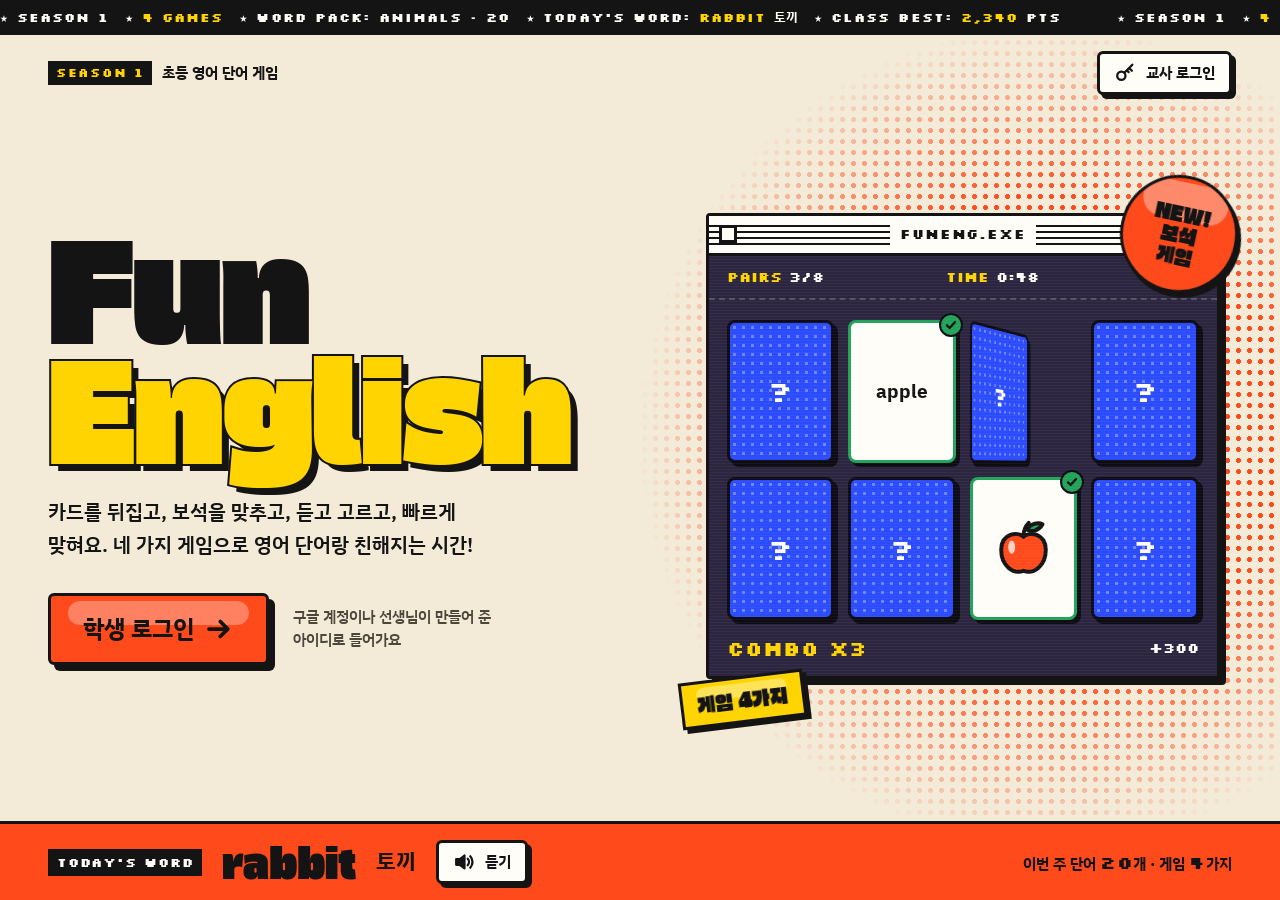
==== commit 2ca3ae4e: "feat: Restore Fun English portal and embed Word Jewel Quest in 02 JEWEL game tab" ====
--- a/index.html
+++ b/index.html
@@ -1,349 +1,147 @@
-<!DOCTYPE html>
+<!doctype html>
 <html lang="ko">
 <head>
-    <meta charset="UTF-8">
-    <meta name="viewport" content="width=device-width, initial-scale=1.0, user-scalable=no">
-    <title>Word Jewel Quest - 영어 단어 보석 매치 게임</title>
-    <link rel="stylesheet" href="css/style.css">
+<meta charset="utf-8">
+<meta name="viewport" content="width=device-width, initial-scale=1">
+<title>Fun English · 초등 영어 단어 게임</title>
+<meta name="description" content="카드 뒤집기, 보석 게임, 듣고 고르기, 스피드 퀴즈로 영어 단어랑 친해지는 초등 영어 단어 게임">
+<link rel="icon" href="assets/favicon.svg" type="image/svg+xml">
+<link rel="preconnect" href="https://fonts.googleapis.com">
+<link rel="preconnect" href="https://fonts.gstatic.com" crossorigin>
+<link rel="stylesheet" href="https://fonts.googleapis.com/css2?family=Gasoek+One&family=IBM+Plex+Sans+KR:wght@500;600;700&family=Silkscreen:wght@400;700&display=swap">
+<link rel="stylesheet" href="css/tokens.css">
+<link rel="stylesheet" href="css/base.css">
+<link rel="stylesheet" href="css/components.css">
+<link rel="stylesheet" href="css/bars.css">
+<link rel="stylesheet" href="css/screens/intro.css">
+<link rel="stylesheet" href="css/screens/login.css">
+<link rel="stylesheet" href="css/screens/select.css">
+<link rel="stylesheet" href="css/screens/play.css">
+<link rel="stylesheet" href="css/screens/dashboard.css">
+<link rel="stylesheet" href="css/screens/lost.css">
+<script type="module" src="js/app.js"></script>
 </head>
 <body>
-    <!-- App Header -->
-    <header class="app-header">
-        <div class="logo-area">
-            <div class="logo-icon">💎</div>
-            <div class="logo-text">
-                <h1>Word Jewel Quest</h1>
-                <p>알파벳 보석을 모아 영어 단어를 완성하세요!</p>
-            </div>
-        </div>
-        <div class="header-controls">
-            <button id="btn-teacher" class="btn btn-teacher">⚙️ 선생님 단어·시간 설정</button>
-            <button id="btn-restart" class="btn btn-secondary">🔄 다시하기</button>
-        </div>
-    </header>
 
-    <!-- Main Game Area -->
-    <main class="main-wrapper">
-        <div class="game-dashboard-layout">
-            <!-- Left Info & Controls Column -->
-            <div class="dashboard-side-col">
-                <!-- Mission, Timer & Score HUD -->
-                <div class="mission-card">
-                    <div class="mission-select-box">
-                        <label for="mission-select">🎯 미션 선택:</label>
-                        <select id="mission-select"></select>
-                    </div>
-                    <div class="game-hud-stats">
-                        <!-- Timer Box -->
-                        <div class="stat-item timer-box">
-                            <span class="stat-label">TIME</span>
-                            <span id="timer-val" class="stat-value timer-text">01:00</span>
-                        </div>
-                        <!-- Score Box (글자 크기 2배 적용) -->
-                        <div class="stat-item score-stat-box">
-                            <span class="stat-label score-stat-label">SCORE</span>
-                            <span id="score-val" class="stat-value score-stat-value">0</span>
-                        </div>
-                        <!-- Moves Box -->
-                        <div class="stat-item">
-                            <span class="stat-label">MOVES</span>
-                            <span id="moves-val" class="stat-value">0</span>
-                        </div>
-                    </div>
-                </div>
+<svg width="0" height="0" style="position:absolute" aria-hidden="true">
+  <defs>
+    <symbol id="i-arrow" viewBox="0 0 24 24"><path d="M4 12h15M13 6l6 6-6 6"/></symbol>
+    <symbol id="i-back" viewBox="0 0 24 24"><path d="M20 12H5M11 6l-6 6 6 6"/></symbol>
+    <symbol id="i-speaker" viewBox="0 0 24 24"><path d="M3.5 9h4l5-4v14l-5-4h-4z" fill="currentColor"/><path d="M16 8.5a5 5 0 0 1 0 7M18.8 5.8a9 9 0 0 1 0 12.4"/></symbol>
+    <symbol id="i-star" viewBox="0 0 24 24"><path d="M12 2.8l2.8 5.9 6.4.8-4.7 4.4 1.2 6.4L12 17.2l-5.7 3.1 1.2-6.4-4.7-4.4 6.4-.8z" fill="currentColor"/></symbol>
+    <symbol id="i-flame" viewBox="0 0 24 24"><path d="M12 2.5c1 4 6.5 6.2 6.5 11.5a6.5 6.5 0 0 1-13 0c0-3.2 2-5.4 3.2-6.4 0 2.1 1 3.4 2.2 3.4 0-3.3-.1-5.6 1.1-8.5z" fill="currentColor"/></symbol>
+    <symbol id="i-key" viewBox="0 0 24 24"><circle cx="8" cy="15" r="4.5"/><path d="M11.3 11.7L20 3M16.5 6.5l3 3M14 9l2 2"/></symbol>
+    <symbol id="i-door" viewBox="0 0 24 24"><path d="M13 4H5v16h8M10 12h11M17 8l4 4-4 4"/></symbol>
+    <symbol id="i-check" viewBox="0 0 24 24"><path d="M5 12.5l4.5 4.5L19 7.5"/></symbol>
+    <symbol id="i-alert" viewBox="0 0 24 24"><path d="M12 3l9.5 17h-19z" fill="var(--yellow)"/><path d="M12 9.5v5M12 17.6v.3"/></symbol>
+    <symbol id="i-plus" viewBox="0 0 24 24"><path d="M12 5v14M5 12h14"/></symbol>
 
-                <!-- Timer Progress Bar -->
-                <div class="timer-bar-container">
-                    <div id="timer-bar-fill" class="timer-bar-fill normal"></div>
-                </div>
+    <!-- 사과 (단어 그림 카드 예시) -->
+    <symbol id="apple" viewBox="0 0 48 48">
+      <g stroke="#141414" stroke-width="3" stroke-linejoin="round" stroke-linecap="round">
+        <path d="M24 15c-4-4-17-3-17 10 0 12 9 19 17 16 8 3 17-4 17-16 0-13-13-14-17-10z" fill="#ff4a1c"/>
+        <path d="M24 15c0-5 1.5-8 4-10.5" fill="none"/>
+        <path d="M26.5 9.5c3.5-5 9-5.5 12-4-2.5 4.5-7.5 6.5-12 4z" fill="#22a35a"/>
+      </g>
+      <ellipse cx="15" cy="23" rx="2.6" ry="5" fill="#fff" opacity=".75"/>
+    </symbol>
 
-                <!-- Target Word Tracker -->
-                <section class="target-section">
-                    <div class="target-header">
-                        <span class="target-title">🏆 목표 단어 (Target Word)</span>
-                        <span id="mission-desc" class="mission-desc"></span>
-                    </div>
-                    <div id="target-word-display" class="target-words-wrapper">
-                        <!-- Word boxes injected here -->
-                    </div>
-                </section>
+    <!-- 01 메모리: 카드 두 장 -->
+    <symbol id="art-memory" viewBox="0 0 120 96">
+      <g stroke="#141414" stroke-width="3" stroke-linejoin="round" stroke-linecap="round">
+        <g transform="rotate(-12 44 47)">
+          <rect x="26" y="20" width="44" height="62" rx="6" fill="#141414"/>
+          <rect x="22" y="16" width="44" height="62" rx="6" fill="#2b4bff"/>
+          <path d="M35 38c0-6 4-9.5 9-9.5s9 3.5 9 9c0 6-9 6.5-9 13" fill="none" stroke="#fffdf7" stroke-width="5"/>
+          <path d="M44 60.5v.5" stroke="#fffdf7" stroke-width="6"/>
+        </g>
+        <g transform="rotate(9 78 48)">
+          <rect x="60" y="21" width="44" height="62" rx="6" fill="#141414"/>
+          <rect x="56" y="17" width="44" height="62" rx="6" fill="#fffdf7"/>
+        </g>
+      </g>
+      <use href="#apple" x="62" y="28" width="32" height="32" transform="rotate(9 78 48)"/>
+    </symbol>
 
-                <!-- Controls -->
-                <div class="bottom-controls">
-                    <div style="display: flex; justify-content: space-between; align-items: center; width: 100%; gap: 10px;">
-                        <button id="btn-hint" class="btn btn-primary" style="flex: 1;">💡 힌트 보기</button>
-                        <label class="switch-label" style="white-space: nowrap;">
-                            <input type="checkbox" id="chk-free-swap">
-                            <span>자유 이동</span>
-                        </label>
-                    </div>
-                    <div class="audio-controls-row" style="display: flex; gap: 8px; width: 100%;">
-                        <button id="btn-sound-toggle" class="btn btn-secondary btn-sm" style="flex: 1;">🔊 효과음 ON</button>
-                        <button id="btn-speech-toggle" class="btn btn-secondary btn-sm" style="flex: 1;">🗣️ 발음 ON</button>
-                    </div>
-                </div>
-            </div>
+    <!-- 02 보석: 깎은 보석 + 다른 모양 보석 -->
+    <symbol id="art-jewel" viewBox="0 0 120 96">
+      <g stroke="#141414" stroke-width="3" stroke-linejoin="round" stroke-linecap="round">
+        <polygon points="65,15 97,37 87,87 43,87 33,37" fill="#0d0b14"/>
+        <polygon points="60,10 92,32 82,82 38,82 28,32" fill="#ff4a1c"/>
+        <polygon points="60,26 76,38 70,66 50,66 44,38" fill="#ff8f6b"/>
+        <path d="M60 10V26M92 32L76 38M82 82L70 66M38 82L50 66M28 32L44 38" fill="none"/>
+        <polygon points="99,66 106,56 113,66 106,80" fill="#ffd400"/>
+        <path d="M99 66h14" fill="none" stroke-width="2.5"/>
+        <path d="M20 6l3 8.5 8.5 3-8.5 3-3 8.5-3-8.5-8.5-3 8.5-3z" fill="#ffd400" stroke-width="2.5"/>
+      </g>
+      <polygon points="47,40 58,30 55,45" fill="#fff" opacity=".85"/>
+    </symbol>
 
-            <!-- Right Board Column -->
-            <div class="dashboard-board-col">
-                <div class="board-container">
-                    <div class="board-frame">
-                        <div id="game-grid" class="game-grid">
-                            <!-- Tiles injected here -->
-                        </div>
-                    </div>
-                    <div id="hint-tooltip" class="hint-tooltip"></div>
-                </div>
-            </div>
-        </div>
-    </main>
+    <!-- 03 듣고 고르기: 스피커 -->
+    <symbol id="art-listen" viewBox="0 0 120 96">
+      <g stroke-linejoin="round" stroke-linecap="round">
+        <path d="M22 42h14l20-16v52L36 62H22z" fill="#141414" stroke="#141414" stroke-width="3"/>
+        <path d="M18 38h14l20-16v52L32 58H18z" fill="#ffd400" stroke="#141414" stroke-width="3"/>
+        <g fill="none" stroke="#141414" stroke-width="10">
+          <path d="M65 37c6 7 6 15 0 22"/><path d="M76 28c11 11 11 29 0 40"/><path d="M87 19c16 16 16 42 0 58"/>
+        </g>
+        <g fill="none" stroke="#fffdf7" stroke-width="4">
+          <path d="M65 37c6 7 6 15 0 22"/><path d="M76 28c11 11 11 29 0 40"/><path d="M87 19c16 16 16 42 0 58"/>
+        </g>
+      </g>
+      <ellipse cx="25" cy="44" rx="2.4" ry="4" fill="#fff" opacity=".8"/>
+    </symbol>
 
-    <!-- Teacher Settings Modal -->
-    <div id="teacher-modal" class="modal-overlay">
-        <div class="modal-box modal-box-large">
-            <div class="modal-header">
-                <h2>⚙️ 선생님 설정 (단계별 단어 & 시간 지정)</h2>
-                <button id="btn-close-teacher" class="btn btn-secondary">✕</button>
-            </div>
-            
-            <!-- Tab Navigation -->
-            <div class="teacher-tabs">
-                <button class="teacher-tab-btn active" data-tab="tab-course-setup">📋 단계별 단어 코스 사전 설정 (추천)</button>
-                <button class="teacher-tab-btn" data-tab="tab-missions-list">🛠️ 개별 미션 상세 편집</button>
-            </div>
+    <!-- 04 스피드: 초시계 + 번개 -->
+    <symbol id="art-speed" viewBox="0 0 120 96">
+      <g stroke="#141414" stroke-width="3" stroke-linejoin="round" stroke-linecap="round">
+        <circle cx="54" cy="58" r="30" fill="#141414"/>
+        <rect x="44" y="11" width="12" height="11" rx="2" fill="#141414"/>
+        <rect x="69" y="18" width="10" height="9" rx="2" fill="#141414" transform="rotate(40 74 22)"/>
+        <circle cx="50" cy="54" r="30" fill="#fffdf7"/>
+        <path d="M50 29v5M75 54h-5M50 79v-5M25 54h5" fill="none"/>
+        <path d="M50 54V37M50 54l12 7" fill="none" stroke-width="4"/>
+        <circle cx="50" cy="54" r="3.5" fill="#141414"/>
+        <polygon points="96,26 80,56 92,56 84,88 112,50 99,50 106,26" fill="#141414" transform="translate(4 4)"/>
+        <polygon points="96,26 80,56 92,56 84,88 112,50 99,50 106,26" fill="#ffd400"/>
+      </g>
+      <ellipse cx="36" cy="40" rx="5" ry="2.6" fill="#fff" opacity=".9" transform="rotate(-40 36 40)"/>
+    </symbol>
 
-            <div class="modal-body">
-                <!-- TAB 1: 단계별 단어 코스 사전 설정 (사용자가 가장 원한 직관적 설정!) -->
-                <div id="tab-course-setup" class="teacher-tab-content active">
-                    <div class="course-guide-box">
-                        <p>💡 <strong>교사 사전 설정 안내:</strong> 각 난이도 단계별로 가르치고자 하는 영어 단어들을 쉼표(,)로 입력하세요. 따로 설정하지 않고 [기본 설정 복원]을 누르면 기본 추천 세팅으로 진행됩니다.</p>
-                    </div>
+    <!-- 마스코트 비트(Bit) -->
+    <symbol id="bit" viewBox="0 0 160 170">
+      <g stroke="#141414" stroke-width="3" stroke-linejoin="round">
+        <rect x="20" y="16" width="132" height="100" rx="12" fill="#141414"/>
+        <rect x="14" y="10" width="132" height="100" rx="12" fill="#fffdf7"/>
+        <rect x="28" y="22" width="104" height="66" rx="6" fill="#2b2540"/>
+        <rect x="66" y="110" width="28" height="14" fill="#e6d9bd"/>
+        <rect x="28" y="130" width="116" height="30" rx="5" fill="#141414"/>
+        <rect x="22" y="124" width="116" height="30" rx="5" fill="#ffd400"/>
+        <rect x="96" y="96" width="36" height="6" rx="2" fill="#141414"/>
+        <circle cx="29" cy="99" r="4.5" fill="#22a35a"/>
+      </g>
+      <g fill="#ffd400">
+        <rect x="56" y="40" width="10" height="14"/><rect x="94" y="40" width="10" height="14"/>
+      </g>
+      <path d="M64 64h6v6h20v-6h6" fill="none" stroke="#ffd400" stroke-width="4"/>
+      <g fill="#ff4a1c"><rect x="44" y="60" width="9" height="5"/><rect x="107" y="60" width="9" height="5"/></g>
+      <path d="M34 28h22l-12 14H34z" fill="#fff" opacity=".12"/>
+      <path d="M22 18h40" stroke="#fff" stroke-width="3" stroke-linecap="round" opacity=".9"/>
+      <g stroke="#141414" stroke-width="5">
+        <path d="M34 134h10M50 134h10M66 134h10M82 134h10M98 134h10M114 134h10M42 144h76"/>
+      </g>
+    </symbol>
+  </defs>
+</svg>
 
-                    <!-- 1. 초급 단계 설정 -->
-                    <div class="grade-setting-card grade-easy">
-                        <div class="grade-title">
-                            <span>🟢 초급 단계 (Easy) - 3글자 위주, 1~2번만 스왑하면 완성</span>
-                        </div>
-                        <div class="form-row">
-                            <div class="form-group" style="flex: 3;">
-                                <label for="course-easy-words">초급 목표 단어 목록 (쉼표 구분)</label>
-                                <input type="text" id="course-easy-words" class="form-input" placeholder="ANT, CAT, DOG, SUN, CUP, FOX">
-                                <small>단어를 입력하면 한글 뜻과 발음이 자동으로 매칭됩니다.</small>
-                            </div>
-                            <div class="form-group" style="flex: 1;">
-                                <label for="course-easy-time">제한 시간 (초)</label>
-                                <input type="number" id="course-easy-time" class="form-input" value="60" min="0" step="10">
-                                <small>0 입력 시 무제한</small>
-                            </div>
-                        </div>
-                    </div>
+<a class="skip" href="#main">본문으로 건너뛰기</a>
 
-                    <!-- 2. 중급 단계 설정 -->
-                    <div class="grade-setting-card grade-med">
-                        <div class="grade-title">
-                            <span>🟡 중급 단계 (Medium) - 4글자 단어, 글자가 조금 떨어진 배치</span>
-                        </div>
-                        <div class="form-row">
-                            <div class="form-group" style="flex: 3;">
-                                <label for="course-med-words">중급 목표 단어 목록 (쉼표 구분)</label>
-                                <input type="text" id="course-med-words" class="form-input" placeholder="FISH, STAR, BOOK, TREE, BIRD">
-                            </div>
-                            <div class="form-group" style="flex: 1;">
-                                <label for="course-med-time">제한 시간 (초)</label>
-                                <input type="number" id="course-med-time" class="form-input" value="90" min="0" step="10">
-                            </div>
-                        </div>
-                    </div>
+<noscript><p class="noscript">이 게임은 자바스크립트를 켜야 열려요.</p></noscript>
 
-                    <!-- 3. 고급 단계 설정 -->
-                    <div class="grade-setting-card grade-hard">
-                        <div class="grade-title">
-                            <span>🔴 상급 단계 (Hard) - 5글자 단어 및 2개 단어 연속 미션</span>
-                        </div>
-                        <div class="form-row">
-                            <div class="form-group" style="flex: 3;">
-                                <label for="course-hard-words">상급 목표 단어 목록 (단어 또는 단어 & 단어)</label>
-                                <input type="text" id="course-hard-words" class="form-input" placeholder="APPLE, WATER, CAT & DOG, SUN & MOON">
-                                <small>'&' 기호로 묶으면 1개 미션에서 2개 단어를 연속으로 완성하는 듀얼 미션이 됩니다.</small>
-                            </div>
-                            <div class="form-group" style="flex: 1;">
-                                <label for="course-hard-time">제한 시간 (초)</label>
-                                <input type="number" id="course-hard-time" class="form-input" value="120" min="0" step="10">
-                            </div>
-                        </div>
-                    </div>
+<!-- 화면은 js/router.js가 한 번에 하나씩 그린다 -->
+<div id="app"></div>
 
-                    <div style="display: flex; justify-content: space-between; align-items: center; margin-top: 18px;">
-                        <button type="button" id="btn-reset-course-default" class="btn btn-secondary">🔄 기본 세팅으로 복원</button>
-                        <button type="button" id="btn-apply-grade-course" class="btn btn-primary" style="padding: 10px 22px; font-size: 1rem;">
-                            🚀 단계별 단어 적용 및 게임 시작
-                        </button>
-                    </div>
-                </div>
-
-                <!-- TAB 2: 개별 미션 상세 편집 -->
-                <div id="tab-missions-list" class="teacher-tab-content">
-                    <div id="mission-list-panel">
-                        <div class="teacher-top-bar">
-                            <button id="btn-new-mission" class="btn btn-primary">➕ 새 미션 추가</button>
-                            <div style="display: flex; gap: 6px;">
-                                <button id="btn-export-json" class="btn btn-secondary btn-sm">💾 JSON 백업</button>
-                                <label class="btn btn-secondary btn-sm" style="margin: 0; cursor: pointer;">
-                                    📂 불러오기
-                                    <input type="file" id="input-import-json" accept=".json" style="display: none;">
-                                </label>
-                            </div>
-                        </div>
-                        <div id="teacher-mission-items" class="teacher-mission-list">
-                            <!-- Cards inserted here -->
-                        </div>
-                    </div>
-
-                    <div id="editor-panel" class="hidden">
-                        <h3 id="editor-title" style="margin-bottom: 14px; color: var(--gold);">미션 상세 편집</h3>
-                        <form id="form-edit-mission">
-                            <div class="form-group">
-                                <label for="edit-name">미션 제목</label>
-                                <input type="text" id="edit-name" class="form-input" required placeholder="예: Level 1: ANT (개미)">
-                            </div>
-
-                            <div class="form-row">
-                                <div class="form-group">
-                                    <label for="edit-words">목표 단어 (쉼표 구분)</label>
-                                    <input type="text" id="edit-words" class="form-input" required placeholder="예: ANT 또는 CAT, DOG">
-                                </div>
-                                <div class="form-group">
-                                    <label for="edit-difficulty">난이도</label>
-                                    <select id="edit-difficulty" class="form-select">
-                                        <option value="easy">🟢 초급 (1~2번 스왑으로 바로 완성)</option>
-                                        <option value="medium">🟡 중급 (단어 글자가 조금 떨어진 배치)</option>
-                                        <option value="hard">🔴 상급 (단어 글자가 멀리 떨어진 배치)</option>
-                                    </select>
-                                </div>
-                            </div>
-
-                            <div class="form-row">
-                                <div class="form-group">
-                                    <label for="edit-time-limit">제한 시간 (초)</label>
-                                    <input type="number" id="edit-time-limit" class="form-input" value="60" min="0" step="10">
-                                </div>
-                                <div class="form-group">
-                                    <label for="edit-grid-size">보드 크기</label>
-                                    <select id="edit-grid-size" class="form-select">
-                                        <option value="6">6 x 6 (추천 / 초급)</option>
-                                        <option value="7">7 x 7 (중급 / 4~5글자)</option>
-                                        <option value="8">8 x 8 (상급 / 긴 단어)</option>
-                                    </select>
-                                </div>
-                                <div class="form-group">
-                                    <label for="edit-swap-dist">초기 완성 스왑 거리</label>
-                                    <input type="number" id="edit-swap-dist" class="form-input" min="1" max="5" value="1">
-                                </div>
-                            </div>
-
-                            <div class="form-group">
-                                <label for="edit-meanings">단어 뜻 / 힌트 (단어:뜻, 쉼표 구분)</label>
-                                <input type="text" id="edit-meanings" class="form-input" placeholder="예: ANT:개미 🐜">
-                            </div>
-
-                            <div class="form-group">
-                                <label for="edit-dummies">더미 알파벳 (쉼표 구분, 비워두면 자동 추천)</label>
-                                <input type="text" id="edit-dummies" class="form-input" placeholder="예: O, P">
-                            </div>
-
-                            <div class="form-group">
-                                <label for="edit-desc">학생에게 보여줄 지시문</label>
-                                <textarea id="edit-desc" class="form-textarea" rows="2"></textarea>
-                            </div>
-
-                            <div style="display: flex; justify-content: flex-end; gap: 10px; margin-top: 16px;">
-                                <button type="button" id="btn-cancel-edit" class="btn btn-secondary">취소</button>
-                                <button type="submit" class="btn btn-primary">저장하기</button>
-                            </div>
-                        </form>
-                    </div>
-                </div>
-            </div>
-        </div>
-    </div>
-
-    <!-- Victory / Mission Clear Modal -->
-    <div id="win-modal" class="modal-overlay">
-        <div class="modal-box win-modal-box">
-            <div class="win-stars">⭐⭐⭐</div>
-            <h2 id="win-title" class="win-modal-title">🎉 미션 완료!</h2>
-            <p class="win-modal-subtitle">단어를 완벽하게 완성했습니다!</p>
-            
-            <div id="win-words-summary" class="win-words-container">
-                <!-- Word cards -->
-            </div>
-
-            <!-- Score & Fast Clear Time Bonus Details -->
-            <div class="score-summary-card">
-                <div class="score-row score-row-bonus">
-                    <span>⚡ 빠른 시간 보너스:</span>
-                    <strong id="win-time-bonus" style="color: #64ffda;">+0점</strong>
-                </div>
-                <div class="score-row score-row-total">
-                    <span class="score-total-label">🏆 최종 총점:</span>
-                    <strong id="win-score" class="score-total-val">0</strong>
-                </div>
-                <div class="win-moves-row">
-                    이동 횟수: <span id="win-moves">0</span>회
-                </div>
-            </div>
-
-            <div class="win-actions-row">
-                <button id="btn-hear-word" class="btn btn-secondary win-action-btn">🔊 단어 발음 듣기</button>
-                <button id="btn-play-again" class="btn btn-secondary win-action-btn">🔄 다시 하기</button>
-                <button id="btn-next-level" class="btn btn-primary win-action-btn win-next-btn">다음 미션 ➡️</button>
-            </div>
-        </div>
-    </div>
-
-    <!-- Time Over Modal -->
-    <div id="timeover-modal" class="modal-overlay">
-        <div class="modal-box win-modal-box">
-            <div style="font-size: 3rem; margin-bottom: 10px;">⏰</div>
-            <h2 style="color: #ff5252; margin-bottom: 8px;">시간 초과! (Time Over)</h2>
-            <p style="color: var(--text-muted); font-size: 0.92rem; margin-bottom: 20px;">
-                제한 시간이 모두 지나갔습니다.<br>조금 더 빠르게 단어를 모아보세요!
-            </p>
-            <div style="display: flex; gap: 12px; justify-content: center;">
-                <button id="btn-retry-timeover" class="btn btn-primary" style="padding: 10px 24px;">🔄 다시 도전하기</button>
-            </div>
-        </div>
-    </div>
-
-    <!-- Wildcard Joker Gem Selection Modal -->
-    <div id="wildcard-modal" class="modal-overlay">
-        <div class="modal-box wildcard-box">
-            <div class="wildcard-icon">✨ 🃏 ✨</div>
-            <h2 style="color: #64ffda; margin-bottom: 6px;">마법의 힌트 보석!</h2>
-            <p style="color: var(--text-muted); font-size: 0.95rem; margin-bottom: 14px;">
-                어떤 알파벳으로 변신할까요? 목표 단어 철자를 누르거나 원하는 알파벳을 입력하세요!
-            </p>
-            
-            <div class="wildcard-quick-title">🎯 목표 단어 추천 알파벳 (원클릭 선택):</div>
-            <div id="wildcard-quick-letters" class="wildcard-btn-group">
-                <!-- Injected via game.js -->
-            </div>
-
-            <div class="wildcard-custom-box">
-                <span style="font-size: 0.88rem; color: #cbd5e1;">또는 원하는 알파벳 1글자 직접 입력:</span>
-                <div style="display: flex; gap: 8px; justify-content: center; margin-top: 8px;">
-                    <input type="text" id="wildcard-custom-input" maxlength="1" placeholder="A~Z" class="form-input wildcard-input" autocomplete="off">
-                    <button type="button" id="btn-wildcard-custom-submit" class="btn btn-primary" style="padding: 6px 18px;">변신하기 ✨</button>
-                </div>
-            </div>
-        </div>
-    </div>
-
-    <!-- Scripts -->
-    <script src="js/audio.js"></script>
-    <script src="js/levels.js"></script>
-    <script src="js/board.js"></script>
-    <script src="js/teacher.js"></script>
-    <script src="js/game.js"></script>
+<!-- 토스트: 화면이 바뀌어도 남는다 (js/ui/toast.js) -->
+<div class="toast" id="toast" role="status" aria-live="polite"></div>
 </body>
 </html>
--- a/css/tokens.css
+++ b/css/tokens.css
@@ -0,0 +1,42 @@
+/* ===== 토큰 (design/DESIGN.md) =====
+   색 hex 값은 이 파일과 index.html의 SVG 그림 모음 밖에 쓰지 않는다. */
+:root{
+  /* 색 — 시안 그대로 */
+  --paper:#f3ead8; --paper-2:#fffdf7; --paper-3:#e6d9bd;
+  --ink:#141414; --ink-2:#4d463a;
+  --red:#ff4a1c; --cobalt:#2b4bff; --yellow:#ffd400; --night:#2b2540; --green:#22a35a;
+
+  /* 색 — 시안에 흩어져 있던 보조 색을 토큰으로 묶음 */
+  --red-tint:#ffe1d6;   /* 오류 알림 바탕 */
+  --red-tint-2:#fff4ef; /* 잘못 적은 입력 칸 바탕 */
+  --paper-dim:#faf5ea;  /* 기록 없는 학생 줄 바탕 */
+  --ink-3:#6b6253;      /* 입력 칸 예시 글자 (paper-2 위 5.9:1) */
+  --night-ink:#0d0b14;  /* 밤색 창 안 카드 테두리·그림자 */
+
+  /* 선·그림자·모서리 */
+  --line:3px solid var(--ink);
+  --hs-1:4px 4px 0 var(--ink); --hs-2:6px 6px 0 var(--ink); --hs-3:10px 10px 0 var(--ink);
+  --r-1:6px;
+  --r-win:4px;
+  --r-cart:14px 14px 6px 6px;
+
+  /* 글꼴 */
+  --f-title:"Gasoek One","Black Han Sans",system-ui,sans-serif;
+  --f-dot:"Silkscreen",ui-monospace,monospace;
+  --f-body:"IBM Plex Sans KR",system-ui,-apple-system,sans-serif;
+
+  /* 움직임 */
+  --t-fast:120ms; --t-mid:240ms; --t-slow:400ms;
+  --pop:cubic-bezier(.3,1.6,.5,1);
+
+  /* 간격 (4px 단위) */
+  --sp-1:4px; --sp-2:8px; --sp-3:12px; --sp-4:16px; --sp-5:24px; --sp-6:32px; --sp-7:48px; --sp-8:64px;
+
+  /* 글자 크기 단계 */
+  --fs-12:12px; --fs-14:14px; --fs-16:16px; --fs-20:20px; --fs-28:28px; --fs-40:40px; --fs-64:64px; --fs-96:96px;
+
+  /* 화면 좌우 여백 */
+  --gut:48px;
+}
+@media (max-width:900px){:root{--gut:24px}}
+@media (max-width:480px){:root{--gut:16px}}
--- a/css/base.css
+++ b/css/base.css
@@ -0,0 +1,35 @@
+/* ===== 기본 ===== */
+*,*::before,*::after{box-sizing:border-box}
+html{-webkit-text-size-adjust:100%}
+body{margin:0;background:var(--paper);color:var(--ink);font:500 16px/1.7 var(--f-body);word-break:keep-all;overflow-x:hidden;-webkit-font-smoothing:antialiased;-webkit-tap-highlight-color:transparent}
+button,input{font:inherit;color:inherit}
+button{cursor:pointer}
+h1,h2,h3,p,ol,ul,dl,dd{margin:0}
+ol,ul{padding:0;list-style:none}
+a{color:inherit}
+[hidden]{display:none!important}
+
+/* 포커스: 4px 코발트 외곽선, 4px 띄움 */
+:focus-visible{outline:4px solid var(--cobalt);outline-offset:4px}
+/* 화면이 바뀔 때 라우터가 옮겨 놓는 포커스(h1), 건너뛰기 링크가 옮겨 놓는 포커스(main)는 외곽선 없음 */
+h1[tabindex="-1"]:focus,main[tabindex="-1"]:focus{outline:none}
+
+.sr-only{position:absolute;width:1px;height:1px;overflow:hidden;clip:rect(0 0 0 0);white-space:nowrap}
+.num{font-variant-numeric:tabular-nums}
+.dot{font-family:var(--f-dot);letter-spacing:.04em}
+
+/* 화면 틀: 한 번에 한 화면만 그린다 */
+.screen{display:flex;min-height:100vh;min-height:100dvh;flex-direction:column;position:relative;overflow:clip}
+
+/* 본문으로 건너뛰기: 평소엔 화면 밖, 포커스를 받으면 왼쪽 위에 */
+.skip{position:fixed;left:16px;top:-120px;z-index:90;display:inline-flex;align-items:center;min-height:44px;padding:8px 16px;border:var(--line);border-radius:var(--r-1);background:var(--yellow);color:var(--ink);box-shadow:var(--hs-1);font-weight:700;text-decoration:none}
+.skip:focus{top:16px}
+
+/* 자바스크립트가 꺼졌을 때 */
+.noscript{width:min(560px,calc(100% - 2 * var(--gut)));margin:var(--sp-7) auto;padding:var(--sp-5);border:var(--line);border-radius:var(--r-win);background:var(--paper-2);box-shadow:var(--hs-2);font-weight:700;font-size:var(--fs-20);text-align:center}
+
+/* 움직임 줄이기: 띠 흐름, 흐르는 빛, 튀어나오기, 흔들림, 커서 깜빡임을 모두 멈춘다 */
+@media (prefers-reduced-motion:reduce){
+  *,*::before,*::after{animation:none!important;transition-duration:1ms!important}
+  .sheen::after,.cart[aria-pressed="true"] .cart__label::after{display:none}
+}
--- a/css/components.css
+++ b/css/components.css
@@ -0,0 +1,123 @@
+/* ===== 공통 부품 (design/mockup.html에서 옮김, 클래스 이름 유지) ===== */
+
+/* 아이콘 */
+.i{width:22px;height:22px;flex:none;fill:none;stroke:currentColor;stroke-width:2.5;stroke-linecap:round;stroke-linejoin:round}
+.i--lg{width:30px;height:30px;stroke-width:3}
+.i--star{color:var(--yellow);stroke:var(--ink);stroke-width:2}
+.i--flame{color:var(--red);stroke:var(--ink);stroke-width:2}
+
+/* 망점 원 (--c로 점 색 지정) */
+.halftone{position:absolute;border-radius:50%;pointer-events:none;z-index:0;aspect-ratio:1;
+  background:radial-gradient(circle,var(--c,var(--red)) 2.2px,transparent 2.8px) 0 0/11px 11px;
+  -webkit-mask:radial-gradient(closest-side,var(--ink) 58%,transparent 100%);mask:radial-gradient(closest-side,var(--ink) 58%,transparent 100%)}
+
+/* ===== 창 (레트로 OS) ===== */
+.win{position:relative;z-index:1;background:var(--paper-2);border:var(--line);border-radius:var(--r-win);box-shadow:var(--hs-2)}
+.win__bar{display:flex;align-items:center;gap:10px;height:40px;padding:0 10px;border-bottom:var(--line);
+  background:repeating-linear-gradient(180deg,var(--ink) 0 2px,transparent 2px 6px) 0 9px/100% 20px no-repeat,var(--paper-2)}
+.win__title{margin:0 auto;padding:4px 10px;background:var(--paper-2);font:700 14px/1 var(--f-dot);letter-spacing:.06em}
+.win__box{flex:none;width:18px;height:18px;border:var(--line);background:var(--paper-2)}
+.win__body{padding:32px}
+.win--cobalt .win__title{background:var(--cobalt);color:var(--paper-2)}
+.win--night .win__body{background:var(--night);color:var(--paper-2);position:relative}
+.win--night :focus-visible{outline-color:var(--yellow)}
+.scan::after{content:"";position:absolute;inset:0;pointer-events:none;background:repeating-linear-gradient(180deg,rgba(255,253,247,.045) 0 1px,transparent 1px 3px)}
+@media (max-width:640px){
+  .win__body{padding:22px}
+}
+
+/* ===== 버튼 ===== */
+.btn{position:relative;overflow:hidden;display:inline-flex;align-items:center;justify-content:center;gap:10px;min-height:48px;padding:10px 20px;border:var(--line);border-radius:var(--r-1);background:var(--paper-2);box-shadow:var(--hs-1);font-weight:700;font-size:16px;line-height:1.2;text-decoration:none;color:var(--ink);transition:transform var(--t-fast),box-shadow var(--t-fast)}
+.btn>*{position:relative;z-index:1}
+@media (hover:hover){
+  .btn:hover{transform:translate(-2px,-2px);box-shadow:6px 6px 0 var(--ink)}
+}
+.btn:active{transform:translate(4px,4px);box-shadow:0 0 0 var(--ink)}
+.btn--primary{background:var(--red)}
+.btn--cobalt{background:var(--cobalt);color:var(--paper-2)}
+.btn--xl{min-height:72px;padding:14px 32px;font-size:24px;box-shadow:var(--hs-2)}
+@media (hover:hover){
+  .btn--xl:hover{box-shadow:9px 9px 0 var(--ink)}
+}
+.btn--xl:active{transform:translate(6px,6px)}
+.btn--block{width:100%}
+.btn--sm{min-height:44px;padding:8px 14px;font-size:15px}
+.btn--icon{width:44px;padding:0}
+.btn[aria-busy="true"]{pointer-events:none;background:var(--paper-3)}
+.btn[aria-busy="true"] .spin{display:inline-block}
+.spin{display:none;width:18px;height:18px;border:3px solid var(--ink);border-right-color:transparent;border-radius:50%;animation:spin .7s linear infinite}
+@keyframes spin{to{transform:rotate(360deg)}}
+.gloss::before{content:"";position:absolute;left:8%;right:8%;top:5px;height:36%;border-radius:999px;background:rgba(255,255,255,.3);pointer-events:none}
+.sheen::after{content:"";position:absolute;top:0;bottom:0;width:35%;left:-50%;background:linear-gradient(100deg,transparent,rgba(255,255,255,.6),transparent);transform:skewX(-15deg);transition:left .7s cubic-bezier(.2,.7,.2,1);pointer-events:none}
+@media (hover:hover){
+  .sheen:hover::after{left:130%}
+}
+.linkbtn{border:0;background:none;padding:0;min-height:44px;font-weight:700;text-decoration:underline;text-underline-offset:4px;text-decoration-thickness:2px}
+@media (max-width:640px){
+  .btn--xl{min-height:64px;font-size:21px;padding:12px 24px}
+}
+
+/* ===== 스티커 ===== */
+.sticker{position:absolute;z-index:3;display:grid;place-items:center;text-align:center;border:var(--line);box-shadow:var(--hs-1);font:400 20px/1.05 var(--f-title);padding:10px 14px;background:var(--yellow);color:var(--ink);transform:rotate(var(--rot,-8deg));animation:pop var(--t-mid) var(--pop) both;animation-delay:var(--delay,0ms);overflow:hidden}
+.sticker::before{content:"";position:absolute;left:12%;right:12%;top:4px;height:34%;border-radius:999px;background:rgba(255,255,255,.35);pointer-events:none}
+.sticker>*{position:relative}
+.sticker--round{border-radius:50%;width:var(--size,112px);height:var(--size,112px);padding:0}
+@keyframes pop{from{transform:rotate(var(--rot,-8deg)) scale(.4);opacity:0}to{transform:rotate(var(--rot,-8deg)) scale(1);opacity:1}}
+
+/* ===== 아바타·칩 ===== */
+.avatar{flex:none;width:44px;height:44px;border:var(--line);border-radius:50%;background:var(--yellow);display:grid;place-items:center;font:400 20px/1 var(--f-title)}
+.avatar--cobalt{background:var(--cobalt);color:var(--paper-2)}
+.avatar--red{background:var(--red)}
+.avatar--paper{background:var(--paper)}
+.avatar--sm{width:32px;height:32px;font-size:15px;border-width:2px}
+.chip{display:inline-flex;align-items:center;gap:6px;min-height:40px;padding:4px 12px;border:var(--line);border-radius:999px;background:var(--paper);font-weight:700;font-size:15px;white-space:nowrap}
+
+/* ===== 입력 칸·알림 ===== */
+.field{display:grid;gap:6px;margin-bottom:18px}
+.field label{font-weight:700}
+.input{width:100%;min-height:54px;padding:12px 14px;border:var(--line);border-radius:var(--r-1);background:var(--paper-2);box-shadow:inset 3px 3px 0 var(--paper-3);font-size:18px;font-weight:600}
+.input::placeholder{color:var(--ink-3);font-weight:500}
+.input[aria-invalid="true"]{border-color:var(--red);background:var(--red-tint-2)}
+.pw{position:relative}
+.pw .input{padding-right:84px}
+.pw__toggle{position:absolute;right:6px;top:50%;transform:translateY(-50%);min-width:64px;min-height:44px;border:0;border-radius:4px;background:transparent;font-weight:700;font-size:14px;text-decoration:underline;text-underline-offset:3px}
+.btn--google{justify-content:center}
+.g-mark{width:28px;height:28px;border-radius:50%;border:2px solid var(--ink);display:grid;place-items:center;font:700 15px/1 var(--f-body);background:var(--paper-2);color:var(--cobalt)}
+.or{display:flex;align-items:center;gap:12px;margin:22px 0;font-weight:700;color:var(--ink-2);font-size:15px;white-space:nowrap}
+.or::before,.or::after{content:"";flex:1;height:3px;background:var(--ink)}
+.alert{display:none;align-items:flex-start;gap:10px;padding:12px 14px;margin-bottom:18px;border:var(--line);border-radius:var(--r-1);background:var(--red-tint);font-weight:700;line-height:1.45}
+.alert .i{color:var(--ink);margin-top:1px}
+.alert.is-on{display:flex;animation:shake 320ms}
+@keyframes shake{20%{transform:translateX(-6px)}40%{transform:translateX(6px)}60%{transform:translateX(-4px)}80%{transform:translateX(4px)}}
+
+/* ===== 게임 색 테마 (--bg / --fg) ===== */
+.t-memory{--bg:var(--yellow);--fg:var(--ink)}
+.t-jewel{--bg:var(--night);--fg:var(--paper-2)}
+.t-listen{--bg:var(--cobalt);--fg:var(--paper-2)}
+.t-speed{--bg:var(--red);--fg:var(--ink)}
+.t-jewel .cart__en,.ready.t-jewel .cart__en{color:var(--yellow)}
+
+/* ===== 작은 제목·단계 목록 ===== */
+.mini-h{font-weight:700;font-size:14px;color:var(--ink-2);margin-bottom:10px}
+.steps{display:grid;gap:10px;counter-reset:s}
+.steps li{display:grid;grid-template-columns:36px 1fr;gap:12px;align-items:start;font-weight:600;line-height:1.5}
+.steps li::before{counter-increment:s;content:"0" counter(s);font:700 15px/26px var(--f-dot);background:var(--ink);color:var(--yellow);text-align:center;border-radius:4px}
+
+/* ===== 스위치 ===== */
+.switch-row{display:flex;align-items:center;justify-content:space-between;gap:12px;font-weight:700;line-height:1.3}
+.switch-row small{display:block;font-size:13px;color:var(--ink-2);font-weight:600}
+.sw{display:inline-flex;align-items:center;gap:10px;font-size:14px}
+.switch{position:relative;width:64px;height:36px;border:var(--line);border-radius:999px;background:var(--paper-3);box-shadow:inset 2px 2px 0 rgba(20,20,20,.18);flex:none;padding:0;transition:background var(--t-fast)}
+.switch::before{content:"";position:absolute;inset:-7px -3px} /* 보이는 크기는 64×36, 누르는 영역은 64×44 */
+.switch::after{content:"";position:absolute;top:2px;left:2px;width:20px;height:20px;border:var(--line);border-radius:50%;background:var(--paper-2);transition:transform var(--t-fast)}
+.switch[aria-checked="true"]{background:var(--green)}
+.switch[aria-checked="true"]::after{transform:translateX(28px)}
+.switch:focus-visible{outline-offset:3px}
+
+/* ===== 막대 ===== */
+.bar{display:block;width:64px;height:12px;border:2px solid var(--ink);border-radius:999px;background:var(--paper-3);overflow:hidden}
+.bar i{display:block;height:100%;background:var(--ink)}
+
+/* ===== 토스트 ===== */
+.toast{position:fixed;left:50%;bottom:24px;z-index:80;max-width:min(92vw,520px);padding:12px 18px;border:var(--line);border-radius:var(--r-1);background:var(--yellow);box-shadow:var(--hs-3);font-weight:700;line-height:1.45;text-align:center;opacity:0;pointer-events:none;transform:translate(-50%,16px);transition:opacity var(--t-mid),transform var(--t-mid) var(--pop)}
+.toast.is-on{opacity:1;transform:translate(-50%,0)}
--- a/css/bars.css
+++ b/css/bars.css
@@ -0,0 +1,38 @@
+/* ===== 상단 바 3종 (topbar · subbar · hud)과 로고·모드 태그·플레이어 ===== */
+
+/* 공통 상단 (subbar): 로그인·게임 자리·대시보드·길을 잃었어요 */
+.subbar{position:relative;z-index:4;display:flex;align-items:center;gap:16px;padding:12px var(--gut);background:var(--paper-2);border-bottom:var(--line)}
+.subbar .player{margin-left:auto}
+.logo{font:400 28px/1 var(--f-title);letter-spacing:-.01em;white-space:nowrap;display:flex;align-items:center;gap:8px}
+.logo .outline{color:var(--yellow);-webkit-text-stroke:2px var(--ink);paint-order:stroke fill;text-shadow:3px 3px 0 var(--ink)}
+.mode{font:700 12px/1 var(--f-dot);background:var(--ink);color:var(--yellow);padding:6px 8px;letter-spacing:.08em;white-space:nowrap}
+.btn--sm{white-space:nowrap}
+.player{display:flex;align-items:center;gap:10px;line-height:1.25}
+.player b{display:block;font-size:16px}
+.player small{display:block;font-size:13px;color:var(--ink-2);font-weight:600}
+
+/* 인트로 위 바 (topbar) */
+.topbar{position:relative;z-index:4;display:flex;align-items:center;justify-content:space-between;gap:16px;padding:16px var(--gut)}
+.tag{display:inline-flex;align-items:center;gap:10px;font-weight:700;font-size:15px}
+.tag .mode{background:var(--ink)}
+
+/* 게임 선택 위 바 (hud) */
+.hud{position:relative;z-index:4;display:flex;align-items:center;flex-wrap:wrap;gap:12px 18px;padding:10px var(--gut);background:var(--paper-2);border-bottom:var(--line)}
+.hud .logo{margin-right:auto}
+
+/* ===== 반응형 ===== */
+@media (max-width:900px){
+  .hud .logo{display:none}
+  .hud .player{margin-right:auto}
+}
+@media (max-width:640px){
+  .hud .player small,.hud .logo{display:none}
+  .hud .player{margin-right:auto}
+  .subbar .logo{font-size:22px}
+  .subbar .hide-sm{display:none}
+  .subbar .player small{display:none}
+}
+@media (max-width:480px){
+  .tag__text{display:none}
+  .back-text{display:none}
+}
--- a/css/screens/intro.css
+++ b/css/screens/intro.css
@@ -0,0 +1,65 @@
+/* ===== 1. 인트로 ===== */
+
+/* 검은 띠 (흐르는 글자) */
+.ribbon{position:relative;z-index:4;background:var(--ink);color:var(--paper-2);overflow:hidden;white-space:nowrap;font:700 13px/1 var(--f-dot);letter-spacing:.08em}
+.ribbon__track{display:inline-flex;animation:marquee 48s linear infinite}
+.ribbon__track>span{display:inline-block;padding:11px 40px 11px 0}
+.ribbon b{color:var(--yellow);font-weight:700}
+.ribbon .ko{font-family:var(--f-body);letter-spacing:0;font-style:normal}
+@keyframes marquee{to{transform:translateX(-50%)}}
+
+/* 포스터 + 미리보기 */
+.intro{flex:1;position:relative;display:grid;grid-template-columns:minmax(0,1.08fr) minmax(0,.92fr);align-items:center;gap:40px;padding:8px var(--gut) 48px}
+.intro .halftone{width:min(66vw,820px);right:-14%;top:-12%}
+.intro__copy{position:relative;z-index:2}
+.poster{font:400 clamp(56px,10.4vw,150px)/.9 var(--f-title);letter-spacing:-.02em;margin:0 0 28px}
+.poster span{display:block}
+.poster .outline{color:var(--yellow);-webkit-text-stroke:4px var(--ink);paint-order:stroke fill;text-shadow:7px 7px 0 var(--ink)}
+.lead{font-size:20px;line-height:1.65;font-weight:600;max-width:23em;margin-bottom:32px}
+.cta-row{display:flex;flex-wrap:wrap;align-items:center;gap:16px 24px}
+.hint{font-size:15px;color:var(--ink-2);font-weight:600;max-width:15em;line-height:1.5}
+.intro__stage{position:relative;z-index:1;padding:28px 12px 28px 0}
+/* 미리보기 창의 스티커 2개 (시안의 인라인 값을 그대로 옮김) */
+.intro__new{--rot:12deg;--size:118px;--delay:150ms;top:-10px;right:-6px;background:var(--red)}
+.intro__count{--rot:-7deg;--delay:280ms;left:-26px;bottom:-16px}
+
+/* 미리보기 창 안 (카드 뒤집기) */
+.mm{padding:0}
+.mm__hud{display:flex;justify-content:space-between;gap:12px;padding:14px 18px;font:700 14px/1 var(--f-dot);color:var(--yellow);border-bottom:2px dashed rgba(255,253,247,.2)}
+.mm__hud span{color:var(--paper-2)}
+.mm__grid{display:grid;grid-template-columns:repeat(4,minmax(0,1fr));gap:14px;padding:20px 18px 12px;perspective:700px}
+.mcard{position:relative;aspect-ratio:3/4;border:3px solid var(--night-ink);border-radius:8px;box-shadow:4px 4px 0 var(--night-ink);display:grid;place-items:center}
+.mcard--back{background:radial-gradient(rgba(255,253,247,.32) 1.4px,transparent 1.8px) 0 0/9px 9px,var(--cobalt);color:var(--paper-2);font:700 clamp(18px,2.2vw,30px)/1 var(--f-dot)}
+.mcard--face{background:var(--paper-2);color:var(--ink)}
+.mcard__word{font:700 clamp(13px,1.5vw,20px)/1 var(--f-body)}
+.mcard--match{border-color:var(--green)}
+.mcard--match::after{content:"";position:absolute;top:-10px;right:-10px;width:24px;height:24px;border-radius:50%;border:2px solid var(--night-ink);background:var(--green) url("data:image/svg+xml,%3Csvg xmlns='http://www.w3.org/2000/svg' viewBox='0 0 24 24' fill='none' stroke='%23141414' stroke-width='3.5' stroke-linecap='round' stroke-linejoin='round'%3E%3Cpath d='M6 12.5l4 4 8-9'/%3E%3C/svg%3E") center/16px no-repeat}
+.mcard--flip{transform:rotateY(52deg);transform-origin:left center}
+.mcard svg{width:62%;height:auto}
+.mm__combo{display:flex;align-items:center;justify-content:space-between;padding:6px 18px 18px;font:700 20px/1 var(--f-dot);color:var(--yellow)}
+.mm__combo span{color:var(--paper-2);font-size:14px}
+
+/* 빨간 띠: 오늘의 단어 */
+.today{position:relative;z-index:4;display:flex;align-items:center;flex-wrap:wrap;gap:12px 20px;padding:16px var(--gut);background:var(--red);border-top:var(--line)}
+.today__label{font:700 13px/1 var(--f-dot);background:var(--ink);color:var(--paper-2);padding:7px 9px;letter-spacing:.06em}
+.today__word{font:400 40px/1 var(--f-title)}
+.today__mean{font-weight:700;font-size:22px}
+.today__right{margin-left:auto;font-weight:700;font-size:15px}
+.today__right .dot{font-size:18px}
+
+/* ===== 반응형 ===== */
+@media (max-width:900px){
+  .intro{grid-template-columns:minmax(0,1fr);gap:28px;padding-bottom:40px}
+  .intro__stage{max-width:560px;width:100%;padding-left:18px}
+  .intro .halftone{width:110vw;right:-40%;top:auto;bottom:-10%}
+  .today__right{margin:0}
+  /* 한 칸일 때 미리보기가 화면 왼쪽 여백에 붙으므로, "게임 4가지" 스티커가 화면 밖으로 잘리지 않게 */
+  .intro__count{left:calc(8px - var(--gut))}
+}
+@media (max-width:640px){
+  .lead{font-size:18px}
+  .today__word{font-size:32px}
+}
+@media (max-width:480px){
+  .mm__hud{font-size:12px;white-space:nowrap}
+}
--- a/css/screens/login.css
+++ b/css/screens/login.css
@@ -0,0 +1,47 @@
+/* ===== 2·3. 학생·교사 로그인 공통 ===== */
+.login{flex:1;position:relative;display:grid;place-items:center;padding:48px var(--gut) 72px}
+.login .halftone{width:min(90vw,880px);left:-22%;bottom:-48%}
+.login--teacher .halftone{--c:var(--cobalt);left:auto;right:-24%;top:-30%;bottom:auto}
+.login__grid{position:relative;z-index:1;display:grid;grid-template-columns:200px minmax(0,520px);align-items:center;gap:36px}
+
+/* 마스코트 비트 + 말풍선 (학생 로그인에만) */
+.mascot{display:grid;justify-items:center;gap:18px}
+.bit{width:180px;height:auto}
+.bubble{position:relative;background:var(--paper-2);border:var(--line);border-radius:14px;padding:12px 16px;box-shadow:var(--hs-1);font-weight:700;line-height:1.4;text-align:center;animation:pop var(--t-mid) var(--pop) both;--rot:-3deg}
+.bubble::after{content:"";position:absolute;left:50%;bottom:-12px;width:20px;height:20px;margin-left:-10px;background:var(--paper-2);border-right:var(--line);border-bottom:var(--line);transform:rotate(45deg)}
+.bubble [lang="en"]{font:400 22px/1.1 var(--f-title);display:block}
+
+/* 폼 */
+.form__title{font:400 40px/1.1 var(--f-title);margin-bottom:8px}
+.form .sub{color:var(--ink-2);font-weight:600;margin-bottom:24px}
+.help{margin-top:18px;font-size:15px;color:var(--ink-2);font-weight:600}
+
+/* 교사 로그인: 폼 | 메모 카드 */
+.tl{display:grid;grid-template-columns:minmax(0,1fr) 230px;gap:32px;align-items:start}
+.tl .win{max-width:none}
+.login--teacher .login__grid{grid-template-columns:minmax(0,820px)}
+.notes{display:grid;gap:18px;padding-top:8px}
+.notes__title{font-weight:700;font-size:15px;color:var(--ink-2)}
+.note{position:relative;padding:14px 16px;border:var(--line);background:var(--yellow);box-shadow:var(--hs-1);transform:rotate(var(--rot,-2deg));line-height:1.45;font-weight:600}
+.note b{display:block;font:700 18px/1 var(--f-dot);margin-bottom:6px}
+.note:nth-child(3){background:var(--paper);--rot:1.5deg}
+
+/* ===== 반응형 ===== */
+@media (max-width:900px){
+  .login__grid{grid-template-columns:minmax(0,1fr);justify-items:center;gap:20px;width:100%}
+  .login__grid>.win{width:100%;max-width:560px}
+  .mascot{grid-auto-flow:column;align-items:center;gap:14px}
+  .mascot .bubble{order:2}
+  .mascot .bubble::after{left:-1px;top:50%;bottom:auto;margin:-10px 0 0 -11px;border:0;border-left:var(--line);border-bottom:var(--line)}
+  .bit{width:110px}
+  .tl{grid-template-columns:minmax(0,1fr)}
+  .notes{grid-template-columns:1fr 1fr}
+  .notes__title{grid-column:1/-1}
+}
+@media (max-width:640px){
+  .notes{grid-template-columns:minmax(0,1fr)}
+}
+@media (max-width:400px){
+  .mascot .bubble{font-size:14px}
+  .bit{width:88px}
+}
--- a/css/screens/select.css
+++ b/css/screens/select.css
@@ -0,0 +1,61 @@
+/* ===== 4. 게임 선택 ===== */
+.select{flex:1;width:100%;max-width:1440px;margin:0 auto;display:grid;grid-template-columns:minmax(0,1fr) 380px;gap:44px;padding:36px var(--gut) 64px;align-items:start}
+.select__head{display:flex;flex-wrap:wrap;align-items:center;gap:14px 24px;margin-bottom:30px}
+.h-xl{font:400 clamp(40px,5vw,64px)/1 var(--f-title);letter-spacing:-.01em}
+.wordpack{display:inline-flex;align-items:center;gap:10px;padding:8px 14px;border:var(--line);background:var(--yellow);box-shadow:var(--hs-1);transform:rotate(-3deg);font-weight:700;line-height:1.2}
+.wordpack .dot{font-size:15px;background:var(--ink);color:var(--yellow);padding:4px 6px}
+
+/* 카트리지 */
+.carts{display:grid;grid-template-columns:repeat(2,minmax(0,1fr));gap:30px}
+.cart{position:relative;display:flex;flex-direction:column;text-align:left;padding:0;border:var(--line);border-radius:var(--r-cart);background:var(--paper-2);box-shadow:var(--hs-2);transition:transform var(--t-fast),box-shadow var(--t-fast)}
+@media (hover:hover){
+  .cart:hover{transform:translate(-2px,-2px);box-shadow:8px 8px 0 var(--ink)}
+}
+.cart:active{transform:translate(4px,4px);box-shadow:2px 2px 0 var(--ink)}
+.cart[aria-pressed="true"]{transform:translate(-4px,-4px);box-shadow:var(--hs-3)}
+.cart__ridge{display:block;height:20px;border-bottom:var(--line);border-radius:11px 11px 0 0;background:repeating-linear-gradient(90deg,var(--ink) 0 3px,transparent 3px 9px) center/62% 8px no-repeat,var(--paper-3)}
+.cart__label{position:relative;overflow:hidden;margin:12px 12px 0;border:var(--line);border-radius:6px;padding:18px 16px 16px 18px;min-height:156px;display:grid;grid-template-columns:minmax(0,1fr) auto;align-items:end;gap:8px;background:var(--bg);color:var(--fg)}
+.cart__en{display:block;font:700 14px/1 var(--f-dot);letter-spacing:.08em}
+.cart__name{display:block;font:400 32px/1.05 var(--f-title);margin-top:10px}
+.cart__art{width:120px;height:96px}
+.cart__meta{display:flex;align-items:center;justify-content:space-between;gap:8px;padding:12px 16px 14px;font-weight:700;font-size:15px}
+.skill{display:inline-flex;align-items:center;padding:2px 10px;border:2px solid var(--ink);border-radius:999px;background:var(--paper);font-size:14px}
+.rec{font-variant-numeric:tabular-nums}
+.rec--empty{color:var(--ink-2)}
+.cart__check{position:absolute;z-index:3;top:-16px;right:-14px;width:52px;height:52px;border:var(--line);border-radius:50%;background:var(--green);display:none;place-items:center;box-shadow:var(--hs-1)}
+.cart__check .i{width:28px;height:28px;stroke-width:3.5}
+.cart[aria-pressed="true"] .cart__check{display:grid;animation:pop var(--t-mid) var(--pop) both;--rot:8deg}
+.cart[aria-pressed="true"] .cart__label::after{content:"";position:absolute;top:0;bottom:0;width:30%;left:-50%;background:linear-gradient(100deg,transparent,rgba(255,255,255,.42),transparent);transform:skewX(-15deg);animation:sweep 8s ease-in-out 1s infinite;pointer-events:none}
+@keyframes sweep{0%{left:-50%}12%,100%{left:130%}}
+.cart .sticker{top:-18px;left:-14px;font-size:16px;padding:8px 12px;background:var(--red)}
+
+/* READY.EXE */
+.ready{position:sticky;top:24px}
+.ready__hero{position:relative;display:flex;align-items:center;justify-content:space-between;gap:12px;padding:20px 18px 16px 22px;background:var(--bg);color:var(--fg);border-bottom:var(--line)}
+.ready__name{font:400 36px/1.05 var(--f-title);margin-top:10px}
+.ready__art{width:110px;height:88px;flex:none}
+.ready__body{padding:22px 22px 26px;display:grid;gap:22px}
+.ready__desc{font-weight:600;line-height:1.6}
+.stats{display:grid;grid-template-columns:repeat(3,minmax(0,1fr));border:var(--line);border-radius:var(--r-1);background:var(--paper)}
+.stats div{padding:10px 12px;border-right:var(--line)}
+.stats div:last-child{border-right:0}
+.stats dt{font-size:13px;color:var(--ink-2);font-weight:700}
+.stats dd{font-weight:700;font-size:16px;line-height:1.3;font-variant-numeric:tabular-nums}
+.first{display:none;align-items:center;gap:10px;padding:10px 12px;border:var(--line);border-radius:var(--r-1);background:var(--yellow);font-weight:700;line-height:1.4;transform:rotate(-1.5deg)}
+.ready.is-new .first{display:flex}
+
+/* ===== 반응형 ===== */
+@media (max-width:1100px){
+  .select{grid-template-columns:minmax(0,1fr)}
+  .ready{position:static;max-width:640px}
+}
+@media (max-width:640px){
+  .carts{grid-template-columns:minmax(0,1fr);gap:26px}
+  .stats{grid-template-columns:minmax(0,1fr)}
+  .stats div{border-right:0;border-bottom:var(--line)}
+  .stats div:last-child{border-bottom:0}
+}
+@media (max-width:400px){
+  .cart__art{width:92px;height:74px}
+  .cart__name{font-size:28px}
+}
--- a/css/screens/play.css
+++ b/css/screens/play.css
@@ -0,0 +1,80 @@
+/* ===== 게임 자리 화면 (새 화면: 간격·글자 크기 토큰 사용) ===== */
+.play{flex:1;position:relative;width:100%;max-width:1200px;margin:0 auto;display:grid;grid-template-columns:minmax(0,1fr) 340px;gap:var(--sp-7);padding:var(--sp-6) var(--gut) var(--sp-8);align-items:start}
+
+/* 망점 원: 그 게임 색 (memory 노랑, jewel 밤색, listen 코발트, speed 빨강) */
+.play>.halftone{--c:var(--bg);width:min(80vw,760px);left:-18%;top:-22%}
+
+/* 왼쪽 큰 창: 창 이름 칸 바탕을 게임 색으로 */
+.soon .win__title{background:var(--bg);color:var(--fg)}
+.soon__body{display:grid;grid-template-columns:auto minmax(0,1fr);gap:var(--sp-7);align-items:center;padding:var(--sp-7) var(--sp-6)}
+.soon__art{position:relative;z-index:1;width:220px;height:176px}
+.soon__plate{display:grid;place-items:center;width:100%;height:100%;border:3px solid var(--night-ink);border-radius:var(--sp-2);background:var(--paper-2);box-shadow:var(--sp-1) var(--sp-1) 0 var(--night-ink)}
+.soon__img{width:82%;height:auto}
+.soon__sticker{--size:96px;--rot:10deg;top:calc(-1 * var(--sp-5));right:calc(-1 * var(--sp-5));font-size:var(--fs-20)}
+.soon__copy{position:relative;z-index:1;min-width:0}
+.soon__label{font:700 var(--fs-14)/1 var(--f-dot);letter-spacing:.08em;color:var(--yellow)}
+.soon__title{margin-top:var(--sp-3);font:400 clamp(36px,5vw,56px)/1.05 var(--f-title);color:var(--paper-2)}
+.soon__coming{margin-top:var(--sp-4);font:700 var(--fs-28)/1 var(--f-dot);letter-spacing:.04em;color:var(--yellow);white-space:nowrap}
+.soon__cursor{animation:blink 1s steps(1,end) infinite}
+@keyframes blink{50%{opacity:0}}
+.soon__desc{margin-top:var(--sp-4);font-weight:600;line-height:1.6;color:var(--paper-2)}
+.soon__ready{margin-top:var(--sp-2);font-weight:700;color:var(--yellow)}
+
+/* 실제 게임(보석 게임 & 카드 뒤집기) 플레이 창 */
+.play-game-frame-win {
+  min-height: 760px;
+  display: flex;
+  flex-direction: column;
+}
+.play-game-frame-win .win__title {
+  background: var(--bg);
+  color: var(--fg);
+}
+.play-game-frame__body {
+  padding: 0 !important;
+  flex: 1;
+  display: flex;
+  min-height: 720px;
+  background: #0d0f1f;
+  overflow: hidden;
+  border-radius: 0 0 var(--sp-2) var(--sp-2);
+}
+.game-play-iframe {
+  width: 100%;
+  height: 100%;
+  min-height: 720px;
+  border: none;
+  display: block;
+}
+
+/* 오른쪽 창 GUIDE.EXE */
+.guide__body{display:grid;gap:var(--sp-5);padding:var(--sp-5)}
+.guide__chips{display:flex;flex-wrap:wrap;gap:var(--sp-2)}
+
+/* 위 바: 좁은 화면에서도 한 줄에 */
+@media (max-width:640px){
+  /* 플레이어 이름·설명은 화면에서 숨기고(아바타만) 화면 낭독기에는 남긴다 */
+  .subbar--play .player p{position:absolute;width:1px;height:1px;overflow:hidden;clip:rect(0 0 0 0);white-space:nowrap}
+}
+@media (max-width:480px){
+  .subbar--play .logo{display:none}
+}
+
+/* ===== 반응형 ===== */
+/* 게임 선택 화면처럼 1100px 이하에서 한 칸 (GUIDE가 아래). 두 칸이면 왼쪽 창 안 글 칸이 너무 좁아진다 */
+@media (max-width:1100px){
+  .play{grid-template-columns:minmax(0,1fr);gap:var(--sp-6)}
+  .guide{max-width:640px}
+  .play>.halftone{width:110vw;left:-40%;top:-10%}
+}
+@media (max-width:900px){
+  .soon__body{grid-template-columns:minmax(0,1fr);justify-items:start;gap:var(--sp-6)}
+  .soon__sticker{right:calc(-1 * var(--sp-7))} /* 한 칸일 때는 그림 오른쪽이 비어 있어 그림을 덜 가리게 */
+}
+@media (max-width:640px){
+  .soon__body{padding:22px}
+  .soon__art{width:160px;height:128px;margin-top:var(--sp-3)}
+}
+@media (max-width:480px){
+  .soon__coming{font-size:var(--fs-20)} /* 좁은 폭에서도 COMING SOON_이 한 줄에 */
+}
--- a/css/screens/dashboard.css
+++ b/css/screens/dashboard.css
@@ -0,0 +1,92 @@
+/* ===== 5. 교사 대시보드 ===== */
+.dash{flex:1;width:100%;max-width:1440px;margin:0 auto;display:grid;grid-template-columns:210px minmax(0,1fr);gap:36px;padding:32px var(--gut) 64px;align-items:start}
+
+/* 왼쪽 메뉴 */
+.side{position:sticky;top:24px;display:grid;gap:10px}
+.side a,.side button{display:flex;align-items:center;justify-content:space-between;gap:8px;min-height:50px;padding:10px 14px;border:var(--line);border-radius:var(--r-1);background:var(--paper-2);font-weight:700;text-align:left;text-decoration:none;transition:transform var(--t-fast),box-shadow var(--t-fast)}
+@media (hover:hover){
+  .side button:hover{transform:translate(-2px,-2px);box-shadow:var(--hs-1)}
+}
+.side [aria-current="page"]{background:var(--ink);color:var(--paper-2);box-shadow:4px 4px 0 var(--cobalt)}
+.count{font:700 13px/1 var(--f-dot);background:var(--yellow);color:var(--ink);border:2px solid var(--ink);padding:4px 6px;border-radius:4px}
+
+/* 머리 */
+.dash__head{display:flex;flex-wrap:wrap;align-items:flex-end;gap:14px 20px;margin-bottom:26px}
+.dash__head .btn{margin-left:auto}
+.h-lg{font:400 40px/1.1 var(--f-title)}
+.range{font-weight:700;color:var(--ink-2);margin-top:6px}
+
+/* 요약 3칸 */
+.kpis{display:grid;grid-template-columns:1.5fr 1fr 1fr;gap:22px;margin-bottom:30px}
+.kpi{position:relative;border:var(--line);border-radius:var(--r-1);background:var(--paper-2);box-shadow:var(--hs-2);padding:18px 20px}
+.kpi--yellow{background:var(--yellow)}
+.kpi__label{font-weight:700;font-size:15px;color:var(--ink-2)}
+.kpi--yellow .kpi__label{color:var(--ink)}
+.kpi__big{font:700 46px/1.1 var(--f-dot);font-variant-numeric:tabular-nums;margin-top:6px}
+.kpi__big small{font:700 18px/1 var(--f-body);margin-left:4px}
+.kpi__note{font-weight:600;font-size:15px}
+.kpi__empty{margin-top:10px}
+.pix{display:grid;grid-template-columns:repeat(12,1fr);gap:4px;margin:10px 0 10px;max-width:340px}
+.pix i{aspect-ratio:1;border:2px solid var(--ink);background:var(--ink)}
+.pix i.off{background:var(--paper-2)}
+.delta{display:inline-flex;align-items:center;gap:6px;margin-top:10px;padding:2px 10px;border:2px solid var(--ink);border-radius:999px;background:var(--green);font-weight:700;font-size:14px}
+.delta--down{background:var(--paper-3)}
+.delta--same{background:var(--paper)}
+.kpi__game{display:flex;align-items:center;gap:12px;margin-top:10px}
+.kpi__game svg{width:76px;height:61px;flex:none}
+.kpi__game b{display:block;font-size:18px;line-height:1.3}
+.kpi__game .dot{font-size:18px}
+
+/* 표 + 자주 틀린 단어 */
+.dash__grid{display:grid;grid-template-columns:minmax(0,1fr) 300px;gap:28px;align-items:start}
+.tbl{padding:20px 20px 16px}
+.filters{display:flex;flex-wrap:wrap;gap:8px;margin-bottom:14px}
+.fchip{min-height:44px;padding:6px 14px;border:var(--line);border-radius:999px;background:var(--paper-2);font-weight:700;font-size:14px;transition:transform var(--t-fast)}
+.fchip:active{transform:translateY(2px)}
+.fchip[aria-pressed="true"]{background:var(--ink);color:var(--paper-2)}
+.table-wrap{overflow-x:auto;border:var(--line);border-radius:var(--r-1)}
+table{width:100%;border-collapse:collapse;min-width:680px;font-size:15px}
+th{text-align:left;font-size:13px;color:var(--ink-2);font-weight:700;padding:10px 12px;border-bottom:var(--line);background:var(--paper);white-space:nowrap}
+td{padding:11px 12px;border-bottom:2px solid var(--paper-3);font-weight:600;white-space:nowrap;vertical-align:middle}
+tr:last-child td{border-bottom:0}
+tr.is-idle td{color:var(--ink-2);background:var(--paper-dim)}
+tr[hidden]{display:none}
+td.tbl__empty{padding:22px 12px;text-align:center;color:var(--ink-2);white-space:normal}
+.who{display:flex;align-items:center;gap:10px;font-weight:700}
+.ltype{display:inline-block;font:700 11px/1 var(--f-dot);padding:4px 6px;border:2px solid var(--ink);border-radius:4px;background:var(--paper-2);margin-right:6px;vertical-align:1px}
+.ltype--id{background:var(--yellow)}
+.acc{display:flex;align-items:center;gap:8px}
+.flag{display:inline-flex;align-items:center;gap:4px;padding:1px 8px;border:2px solid var(--ink);border-radius:999px;background:var(--red);font-size:12px;font-weight:700}
+.flag .i{width:14px;height:14px;stroke-width:3}
+.idle-tag{display:inline-block;padding:1px 8px;border:2px dashed var(--ink-2);border-radius:999px;font-size:13px}
+.tbl__foot{margin-top:12px;font-size:14px;font-weight:600;color:var(--ink-2)}
+.hard-h{font:400 24px/1.2 var(--f-title);margin-bottom:4px}
+.hard-sub{font-size:14px;color:var(--ink-2);font-weight:600;margin-bottom:16px}
+.hard{display:grid;gap:14px}
+.hard li{display:grid;grid-template-columns:44px minmax(0,1fr) auto;column-gap:12px;row-gap:6px;align-items:center}
+.hard b{display:block;font-size:18px;line-height:1.2}
+.hard small{font-size:13px;color:var(--ink-2);font-weight:600}
+.hard .pct{font:700 16px/1 var(--f-dot)}
+.hard .bar{grid-column:2/4;width:100%}
+.hard .bar i{background:var(--red)}
+.hard-empty{font-weight:600;color:var(--ink-2)}
+
+/* ===== 반응형 ===== */
+@media (max-width:1380px){
+  .dash__grid{grid-template-columns:minmax(0,1fr)}
+  .hard{grid-template-columns:repeat(2,minmax(0,1fr));column-gap:32px}
+}
+@media (max-width:700px){
+  .hard{grid-template-columns:minmax(0,1fr)}
+}
+@media (max-width:900px){
+  .dash{grid-template-columns:minmax(0,1fr);gap:24px}
+  .side{position:static;display:flex;overflow-x:auto;padding:0 6px 8px 0}
+  .side>*{flex:none}
+  .kpis{grid-template-columns:1fr 1fr}
+  .kpi--yellow{grid-column:1/-1}
+}
+@media (max-width:640px){
+  .kpis{grid-template-columns:minmax(0,1fr)}
+  .dash__head .btn{margin-left:0}
+}
--- a/css/screens/lost.css
+++ b/css/screens/lost.css
@@ -0,0 +1,14 @@
+/* ===== 길을 잃었어요 / 오류 화면 (새 화면: 간격·글자 크기 토큰 사용) ===== */
+.lost{flex:1;position:relative;display:grid;place-items:center;padding:var(--sp-7) var(--gut) var(--sp-8)}
+.lost .halftone{--c:var(--red);width:min(90vw,720px);right:-16%;top:-20%}
+.lost__win{width:100%;max-width:560px}
+.lost__body{display:grid;justify-items:start;gap:var(--sp-3)}
+.lost__icon{width:48px;height:48px;stroke-width:2}
+.lost__label{font:700 var(--fs-14)/1 var(--f-dot);letter-spacing:.08em;background:var(--ink);color:var(--yellow);padding:6px 8px}
+.lost__title{font:400 var(--fs-40)/1.1 var(--f-title)}
+.lost__text{font-weight:600;line-height:1.65;color:var(--ink-2)}
+.lost__actions{display:flex;flex-wrap:wrap;gap:var(--sp-4);margin-top:var(--sp-3)}
+
+@media (max-width:900px){
+  .lost .halftone{width:110vw;right:-40%;top:auto;bottom:-20%}
+}
